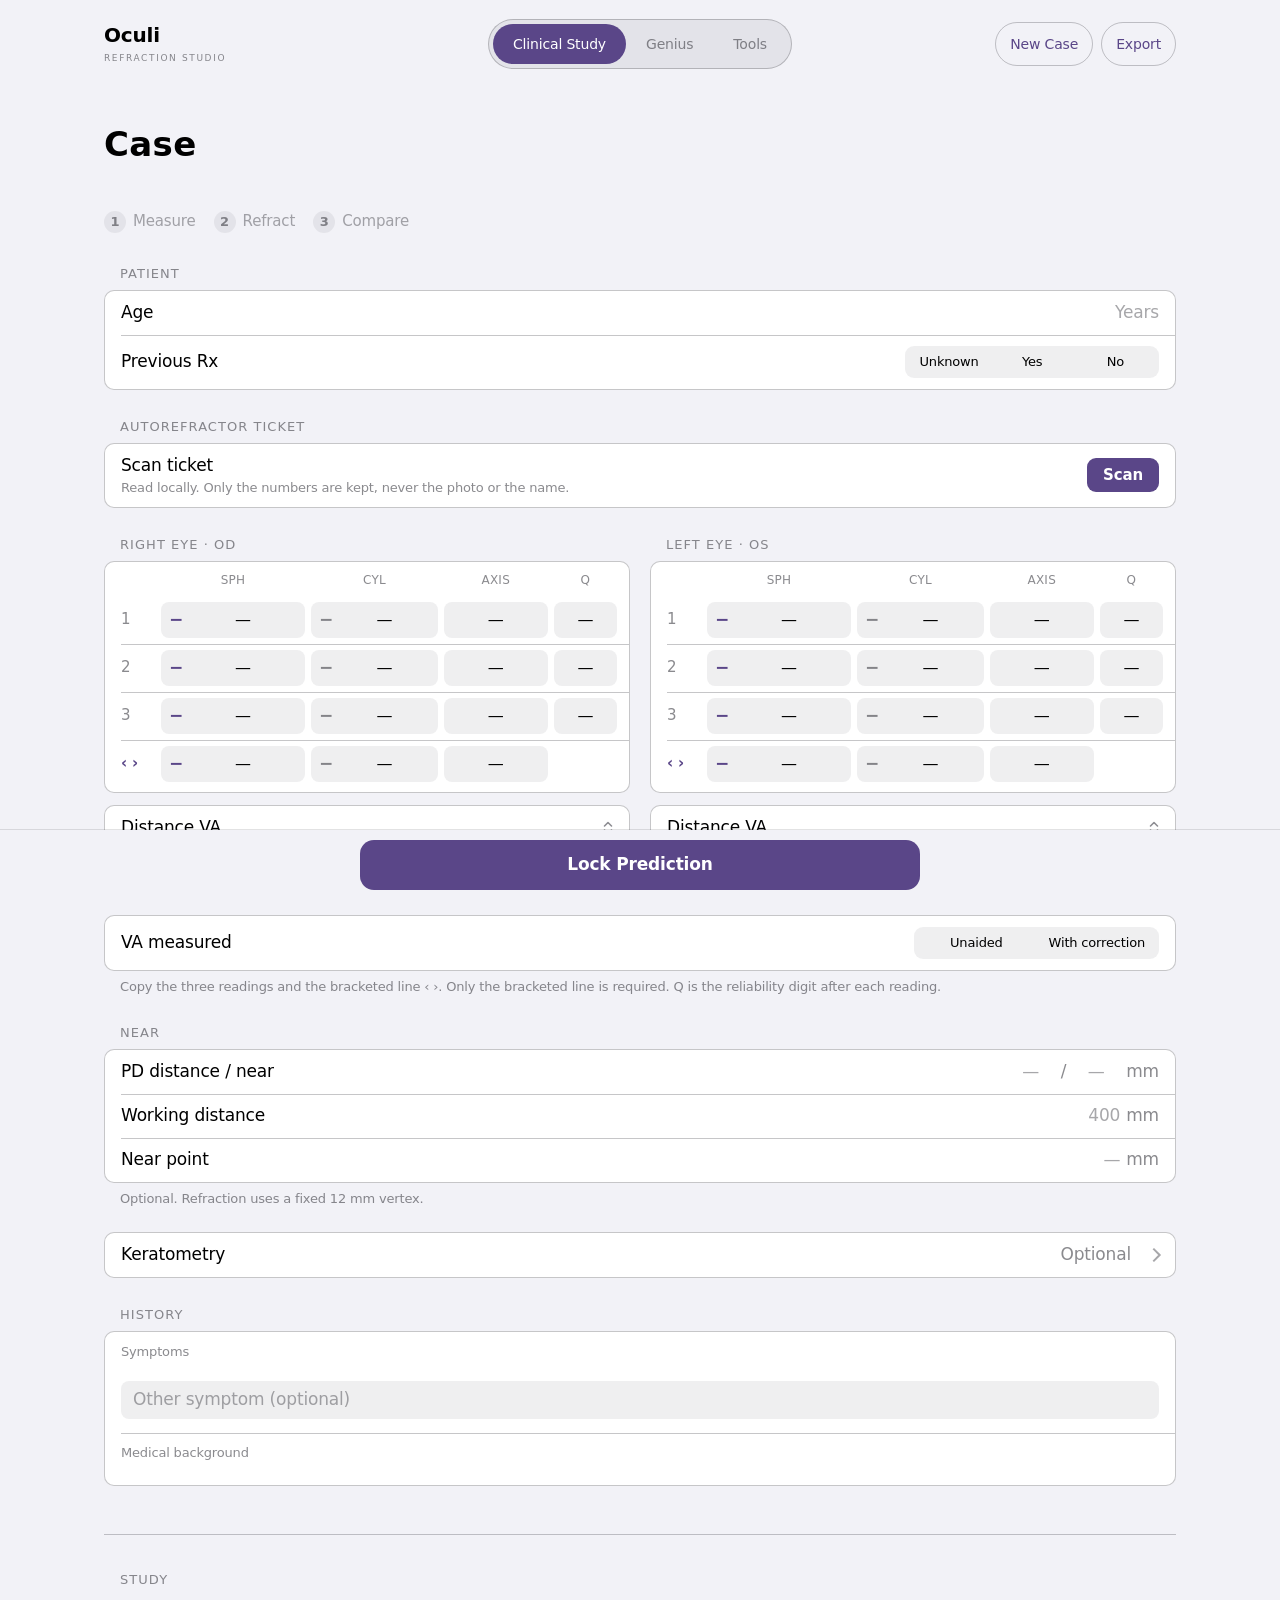
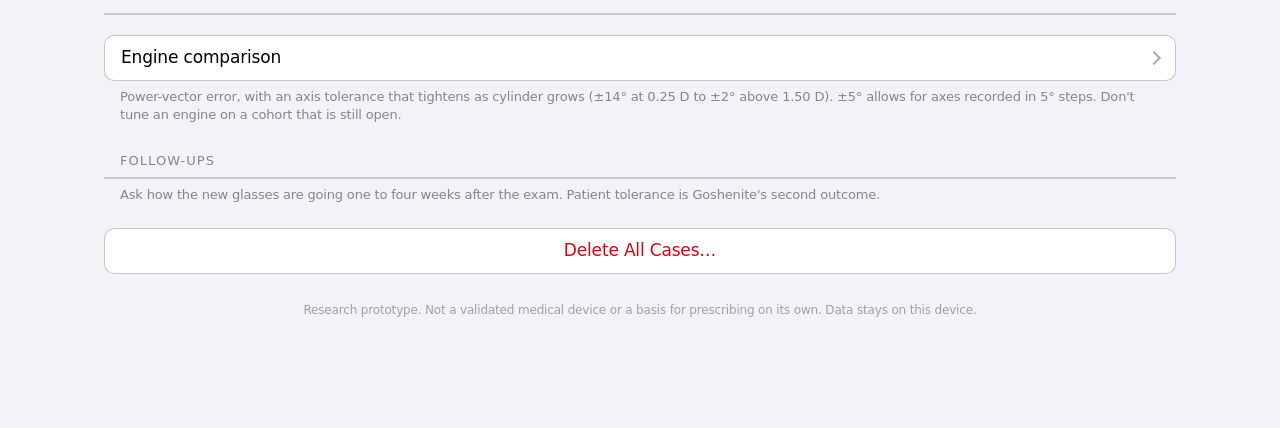
==== index.html @ 9d8d437b "Tint Oculi with the ZepheniaLabs palette accent instead of the system blue An agreed exception to ca" ====
<!doctype html>
<html lang="en" data-theme="dark">
<head>
  <meta charset="utf-8" />
  <meta name="viewport" content="width=device-width, initial-scale=1, viewport-fit=cover" />
  <meta name="theme-color" content="#F2F2F7" media="(prefers-color-scheme: light)" />
  <meta name="theme-color" content="#000000" media="(prefers-color-scheme: dark)" />
  <meta name="apple-mobile-web-app-capable" content="yes" />
  <meta name="apple-mobile-web-app-status-bar-style" content="default" />
  <meta name="apple-mobile-web-app-title" content="Oculi" />
  <meta name="color-scheme" content="light dark" />
  <title>Oculi</title>
  <link rel="manifest" href="manifest.webmanifest" />
  <link rel="icon" href="assets/icon.svg" type="image/svg+xml" />
  <link rel="apple-touch-icon" href="assets/icon-192.png" />
  <link rel="stylesheet" href="css/zl-tokens.css" />
  <link rel="stylesheet" href="css/app.css" />
  <link rel="stylesheet" href="css/zl-tint.css" />
  <script>
    // Studio surfaces start dark in the viewer's palette; applied before the first paint.
    try { const p = localStorage.getItem("oculi-zl-palette"); if (p === "boreas" || p === "harukaze") document.documentElement.dataset.palette = p; } catch (e) {}
  </script>
</head>
<body data-stage="measure" data-view="case">
  <a class="skip-link" href="#casePanel">Skip to content</a>
  <header class="navbar" id="navbar">
    <div class="navbar-inner">
      <button class="brand brand-button" id="aboutBtn" type="button" aria-haspopup="dialog" aria-label="About Oculi">Oculi<span class="brand-caption">REFRACTION STUDIO</span></button>
      <div class="view-tabs" role="tablist" aria-label="Workspace">
        <button id="caseTab" role="tab" aria-selected="true" aria-controls="casePanel" type="button">Clinical Study</button>
        <button id="geniusTab" role="tab" aria-selected="false" aria-controls="geniusPanel" tabindex="-1" type="button">Genius</button>
        <button id="calculatorTab" role="tab" aria-selected="false" aria-controls="calculatorPanel" tabindex="-1" type="button">Tools</button>
      </div>
      <div class="nav-actions" id="caseActions">
        <button id="newCaseBtn" class="nav-button" type="button">New Case</button>
        <button id="exportBtn" class="nav-button" type="button">Export</button>
      </div>
      <span id="navTitle" hidden>Oculi</span>
    </div>
  </header>

  <main>
  <!-- ================================================================ Clinical Study -->
  <section class="content" id="casePanel" role="tabpanel" aria-labelledby="caseTab" tabindex="0">
    <div class="large-title">
      <h1 id="caseTitle">Case</h1>
      <p id="engineLine" class="title-sub"></p>
    </div>

    <ol class="stepper" aria-label="Case progress">
      <li data-step="measure"><span class="step-dot">1</span>Measure</li>
      <li data-step="refract"><span class="step-dot">2</span>Refract</li>
      <li data-step="compare"><span class="step-dot">3</span>Compare</li>
    </ol>

    <!-- 1 · Measure ------------------------------------------------------- -->
    <fieldset id="measureSection" class="stage-section">
      <h2 class="group-header">Patient</h2>
      <div class="group">
        <label class="row">
          <span class="row-label">Age</span>
          <input id="age" class="row-input num" type="text" inputmode="numeric" autocomplete="off" placeholder="Years" />
        </label>
        <div class="row">
          <span class="row-label">Previous Rx</span>
          <div class="segmented" id="previousRxKnown" data-value="" role="radiogroup" aria-label="Previous Rx known">
            <button type="button" data-value="" role="radio">Unknown</button>
            <button type="button" data-value="yes" role="radio">Yes</button>
            <button type="button" data-value="no" role="radio">No</button>
          </div>
        </div>
      </div>

      <fieldset id="previousRxFields" hidden disabled>
        <h2 class="group-header">Previous prescription</h2>
        <div class="eye-columns">
          <section class="eye-section"><div class="group rx-table final" id="previous-od"></div></section>
          <section class="eye-section"><div class="group rx-table final" id="previous-os"></div></section>
        </div>
        <div class="group">
          <label class="row"><span class="row-label">Previous ADD</span><select id="previousAdd" class="row-select"></select></label>
          <label class="row"><span class="row-label">Time wearing this Rx</span><span class="row-value"><input id="previousWornMonths" class="row-input num short" type="number" min="0" max="600" step="1" list="rxDurationOptions" placeholder="Unknown" aria-label="Time wearing previous Rx in months" /><span class="unit">months</span></span></label>
        </div>
        <datalist id="rxDurationOptions"><option value="3"></option><option value="6"></option><option value="12"></option><option value="18"></option><option value="24"></option><option value="36"></option><option value="60"></option><option value="120"></option></datalist>
        <p class="group-footer">Minus cylinder. Leave cylinder blank for sphere only. Duration is optional context: blank is unknown, 0 is under a month.</p>
      </fieldset>

      <h2 class="group-header">Autorefractor ticket</h2>
      <div class="group">
        <div class="row scan-row">
          <div>
            <span class="row-label">Scan ticket</span>
            <span class="scan-caption">Read locally. Only the numbers are kept, never the photo or the name.</span>
          </div>
          <button id="scanTicketBtn" class="scan-button" type="button">Scan</button>
          <input id="ticketImageInput" type="file" accept="image/*" capture="environment" hidden />
        </div>
        <div id="scanStatusRow" class="row" hidden>
          <span class="row-label">Scanner</span>
          <span id="scanStatus" class="row-detail">Ready</span>
        </div>
      </div>

      <div class="eye-columns">
        <section class="eye-section" data-eye="od">
          <h2 class="group-header">Right eye · OD</h2>
          <div class="group rx-table" id="ar-od"></div>
          <div class="group">
            <label class="row"><span class="row-label">Distance VA</span><select id="vaOd" class="row-select"></select></label>
            <label class="row"><span class="row-label">Pinhole VA</span><select id="phOd" class="row-select"></select></label>
          </div>
        </section>
        <section class="eye-section" data-eye="os">
          <h2 class="group-header">Left eye · OS</h2>
          <div class="group rx-table" id="ar-os"></div>
          <div class="group">
            <label class="row"><span class="row-label">Distance VA</span><select id="vaOs" class="row-select"></select></label>
            <label class="row"><span class="row-label">Pinhole VA</span><select id="phOs" class="row-select"></select></label>
          </div>
        </section>
      </div>
      <div class="group">
        <div class="row">
          <span class="row-label">VA measured</span>
          <div class="segmented" id="vaCondition" data-value="" role="radiogroup" aria-label="VA measured">
            <button type="button" data-value="unaided" role="radio">Unaided</button>
            <button type="button" data-value="corrected" role="radio">With correction</button>
          </div>
        </div>
      </div>
      <p class="group-footer">Copy the three readings and the bracketed line ‹ ›. Only the bracketed line is required. Q is the reliability digit after each reading.</p>

      <h2 class="group-header">Near</h2>
      <div class="group">
        <div class="row">
          <span class="row-label">PD distance / near</span>
          <span class="row-value">
            <input id="pdDistance" class="row-input num short" type="text" inputmode="decimal" placeholder="—" aria-label="Distance PD" />
            <span class="unit">/</span>
            <input id="pdNear" class="row-input num short" type="text" inputmode="decimal" placeholder="—" aria-label="Near PD" />
            <span class="unit">mm</span>
          </span>
        </div>
        <label class="row">
          <span class="row-label">Working distance</span>
          <span class="row-value"><input id="nearWd" class="row-input num" type="text" inputmode="decimal" placeholder="400" aria-label="Near working distance in mm" /><span class="unit">mm</span></span>
        </label>
        <label class="row">
          <span class="row-label">Near point</span>
          <span class="row-value"><input id="nearPoint" class="row-input num" type="text" inputmode="decimal" placeholder="—" aria-label="Near point in mm" /><span class="unit">mm</span></span>
        </label>
      </div>
      <p class="group-footer">Optional. Refraction uses a fixed 12 mm vertex.</p>

      <details class="group disclosure" id="kSection">
        <summary class="row disclosure-row"><span class="row-label">Keratometry</span><span class="row-detail">Optional</span></summary>
        <div id="k-fields"></div>
      </details>

      <h2 class="group-header">History</h2>
      <div class="group">
        <div class="row stacked">
          <span class="row-caption">Symptoms</span>
          <div class="chips" id="symptomChips"></div>
          <input id="symptomOtherText" class="inline-input" type="text" placeholder="Other symptom (optional)" />
        </div>
        <div class="row stacked">
          <span class="row-caption">Medical background</span>
          <div class="chips" id="medicalChips"></div>
        </div>
      </div>
      <p id="warningNote" class="group-footer warning-footer" hidden>New flashes or floaters are a warning sign. Refer to an eye doctor before prescribing.</p>
    </fieldset>

    <!-- 2 · Refract ------------------------------------------------------- -->
    <fieldset id="refractSection" class="stage-section" hidden>
      <div class="locked-card">
        <svg class="locked-icon" viewBox="0 0 24 24" aria-hidden="true"><path d="M7 10V7a5 5 0 0 1 10 0v3" fill="none" stroke="currentColor" stroke-width="2" stroke-linecap="round"/><rect x="4.5" y="10" width="15" height="11" rx="2.5" fill="currentColor"/></svg>
        <div>
          <strong>Prediction locked</strong>
          <span id="lockedDetail">Hidden until you reveal.</span>
        </div>
      </div>

      <div class="eye-columns">
        <section class="eye-section">
          <h2 class="group-header">Your final Rx · OD</h2>
          <div class="group rx-table final" id="final-od"></div>
        </section>
        <section class="eye-section">
          <h2 class="group-header">Your final Rx · OS</h2>
          <div class="group rx-table final" id="final-os"></div>
        </section>
      </div>

      <div class="group">
        <label class="row"><span class="row-label" id="finalAddLabel">ADD</span><select id="finalAdd" class="row-select"></select></label>
        <div class="row">
          <span class="row-label">Different ADD per eye</span>
          <label class="switch"><input id="finalAddSplit" type="checkbox" role="switch" aria-label="Different ADD per eye" /><span aria-hidden="true"></span></label>
        </div>
        <label class="row" id="finalAddOsRow" hidden><span class="row-label">ADD · OS</span><select id="finalAddOs" class="row-select"></select></label>
        <label class="row"><span class="row-label">Note</span><input id="finalNote" class="row-input" type="text" placeholder="Optional" /></label>
      </div>
      <p class="group-footer">Enter the prescription from your own exam. The prediction stays hidden until you reveal it.</p>

      <h2 class="group-header">Checks</h2>
      <div class="group">
        <label class="row"><span class="row-label">Final VA · OD</span><select id="finalVaOd" class="row-select"></select></label>
        <label class="row"><span class="row-label">Final VA · OS</span><select id="finalVaOs" class="row-select"></select></label>
        <label class="row"><span class="row-label">Final VA · both eyes</span><select id="finalVaOu" class="row-select"></select></label>
        <div class="row">
          <span class="row-label">+0.25 D over both eyes</span>
          <div class="segmented" id="plusTest" data-value="" role="radiogroup" aria-label="Plus 0.25 test">
            <button type="button" data-value="held" role="radio">Holds line</button>
            <button type="button" data-value="blurred" role="radio">Blurs</button>
          </div>
        </div>
      </div>
      <p class="group-footer">Optional, about ten seconds. If the patient still reads the same line through +0.25 D, the Rx may carry extra minus.</p>

      <h2 class="group-header">Endpoint</h2>
      <div class="group">
        <div class="row">
          <span class="row-label">Prescribed Rx</span>
          <div class="segmented" id="endpointDiffers" data-value="same" role="radiogroup" aria-label="Prescribed Rx compared with the endpoint">
            <button type="button" data-value="same" role="radio">Same as endpoint</button>
            <button type="button" data-value="different" role="radio">Different</button>
          </div>
        </div>
      </div>
      <fieldset id="endpointFields" hidden disabled>
        <div class="eye-columns">
          <section class="eye-section">
            <h2 class="group-header">Endpoint · OD</h2>
            <div class="group rx-table final" id="endpoint-od"></div>
          </section>
          <section class="eye-section">
            <h2 class="group-header">Endpoint · OS</h2>
            <div class="group rx-table final" id="endpoint-os"></div>
          </section>
        </div>
        <div class="group">
          <div class="row stacked">
            <span class="row-caption">Why it differs</span>
            <div class="chips" id="endpointReasons"></div>
          </div>
        </div>
      </fieldset>
      <p class="group-footer">The endpoint is the refined result before any prescribing decision: the most plus that gives the best acuity.</p>
    </fieldset>

    <!-- 3 · Compare ------------------------------------------------------- -->
    <section id="compareSection" class="stage-section" hidden>
      <div id="comparisonContent"></div>
      <h2 class="group-header" id="ratingTitle">Your rating · <span id="ratingEngine">Beryl</span></h2>
      <div class="group">
        <div class="row stacked">
          <span class="row-caption">How far is the locked proposal from what you would prescribe?</span>
          <div class="segmented rating" id="optometristScore" data-value="" role="radiogroup" aria-labelledby="ratingTitle">
            <button type="button" data-value="5" role="radio"><b>5</b>As is</button>
            <button type="button" data-value="4" role="radio"><b>4</b>Minor</button>
            <button type="button" data-value="3" role="radio"><b>3</b>Clear</button>
            <button type="button" data-value="2" role="radio"><b>2</b>Major</button>
            <button type="button" data-value="1" role="radio"><b>1</b>Reject</button>
          </div>
        </div>
      </div>
      <p class="group-footer">5 use as is · 4 minor change · 3 clinically meaningful change · 2 major change · 1 reject. Required to save. Goshenite learns from this rating and from the patient's tolerance at follow-up.</p>
    </section>

    <!-- Study ------------------------------------------------------------- -->
    <section class="study" aria-labelledby="studyTitle">
      <h2 class="group-header study-header" id="studyTitle">Study</h2>
      <p id="statsScope" class="group-footer study-scope"></p>
      <div class="group">
        <div id="stats" class="stats"></div>
      </div>
      <details class="group disclosure">
        <summary class="row disclosure-row"><span class="row-label">Engine comparison</span><span class="row-detail" id="engineCompareDetail"></span></summary>
        <div id="engineCompare" class="engine-compare"></div>
      </details>
      <p class="group-footer">Power-vector error, with an axis tolerance that tightens as cylinder grows (±14° at 0.25 D to ±2° above 1.50 D). ±5° allows for axes recorded in 5° steps. Don't tune an engine on a cohort that is still open.</p>

      <h2 class="group-header">Follow-ups</h2>
      <div class="group" id="followUpList"></div>
      <p class="group-footer" id="followUpFooter">Ask how the new glasses are going one to four weeks after the exam. Patient tolerance is Goshenite's second outcome.</p>

      <div class="group">
        <button id="clearDataBtn" class="row row-button destructive" type="button">Delete All Cases…</button>
      </div>
    </section>

    <p class="footnote">Research prototype. Not a validated medical device or a basis for prescribing on its own. Data stays on this device.</p>
  </section>

  <!-- ================================================================ Genius -->
  <section class="content genius-panel" id="geniusPanel" role="tabpanel" aria-labelledby="geniusTab" tabindex="0" hidden>
    <div class="large-title">
      <h1>Genius</h1>
      <p class="title-sub">Visual assessment and guided refraction · development preview.</p>
    </div>

    <ol class="stepper" id="geniusStepper" aria-label="Genius progress">
      <li data-step="screen"><span class="step-dot">1</span>Assess</li>
      <li data-step="propose"><span class="step-dot">2</span>Propose</li>
      <li data-step="verify"><span class="step-dot">3</span>Verify</li>
    </ol>

    <form id="geniusForm" novalidate>
      <h2 class="group-header">Patient</h2>
      <div class="group">
        <label class="row">
          <span class="row-label">Name</span>
          <input id="geniusName" class="row-input" type="text" autocomplete="off" maxlength="100" placeholder="Optional · not saved" />
        </label>
        <label class="row">
          <span class="row-label">Age</span>
          <input id="geniusAge" class="row-input num" type="text" inputmode="numeric" autocomplete="off" placeholder="Years" />
        </label>
        <label class="row">
          <span class="row-label">or Birthdate</span>
          <input id="geniusBirthdate" class="row-input date-input" type="date" autocomplete="off" aria-describedby="geniusAgeNote" />
        </label>
        <div class="row">
          <span class="row-label">Current glasses</span>
          <div class="segmented" id="geniusGlasses" data-value="" role="radiogroup" aria-label="Current glasses">
            <button type="button" data-value="none" role="radio">None</button>
            <button type="button" data-value="yes" role="radio">Wears glasses</button>
          </div>
        </div>
      </div>
      <p class="group-footer" id="geniusAgeNote">Enter the age, or the birthdate and the age fills in.</p>

      <h2 class="group-header">History</h2>
      <div class="group">
        <div class="row stacked">
          <span class="row-caption">Symptoms</span>
          <div class="chips">
            <label class="chip"><input id="geniusBlurredVision" type="checkbox" /><span>Blurred vision</span></label>
            <label class="chip"><input id="geniusHeadache" type="checkbox" /><span>Headache</span></label>
            <label class="chip"><input id="geniusGlare" type="checkbox" /><span>Glare / halos</span></label>
            <label class="chip"><input id="geniusTearing" type="checkbox" /><span>Tearing</span></label>
            <label class="chip"><input id="geniusIrritation" type="checkbox" /><span>Burning / irritation</span></label>
            <label class="chip"><input id="geniusItching" type="checkbox" /><span>Itching</span></label>
            <label class="chip"><input id="geniusDischarge" type="checkbox" /><span>Discharge</span></label>
            <label class="chip"><input id="geniusDryEye" type="checkbox" /><span>Dry eye</span></label>
          </div>
          <input id="geniusOtherSymptoms" class="inline-input" type="text" autocomplete="off" maxlength="120" placeholder="Other symptom (optional)" aria-label="Other visual symptoms" />
        </div>
        <div class="row stacked">
          <span class="row-caption">Medical background</span>
          <div class="chips">
            <label class="chip"><input id="geniusDiabetes" type="checkbox" /><span>Diabetes</span></label>
            <label class="chip"><input id="geniusHypertension" type="checkbox" /><span>Hypertension</span></label>
            <label class="chip"><input id="geniusPregnancy" type="checkbox" /><span>Pregnancy</span></label>
          </div>
        </div>
      </div>

      <h2 class="group-header">Warning signs</h2>
      <div class="group">
        <div class="row stacked">
          <div class="chips" id="geniusWarnings">
            <label class="chip chip-warning"><input id="geniusFlashes" type="checkbox" data-warning="New flashes or floaters" /><span>New flashes or floaters</span></label>
            <label class="chip chip-warning"><input id="geniusCurtain" type="checkbox" data-warning="A shadow or curtain in vision" /><span>Shadow or curtain in vision</span></label>
            <label class="chip chip-warning"><input id="geniusSudden" type="checkbox" data-warning="A sudden change in vision" /><span>Sudden change in vision</span></label>
            <label class="chip chip-warning"><input id="geniusDouble" type="checkbox" data-warning="Double vision" /><span>Double vision</span></label>
            <label class="chip chip-warning"><input id="geniusPain" type="checkbox" data-warning="Eye pain or a red, painful eye" /><span>Eye pain or a red, painful eye</span></label>
          </div>
        </div>
      </div>
      <p class="group-footer">Any warning sign stops Genius. These need an eye doctor before any prescription.</p>

      <h2 class="group-header section-header"><span class="section-number">1</span>Visual acuity</h2>
      <div class="group va-group" data-keep>
        <table class="va-table">
          <thead><tr><th scope="col"><span class="visually-hidden">Condition</span></th><th scope="col">OD</th><th scope="col">OS</th><th scope="col">OU</th></tr></thead>
          <tbody>
            <tr class="va-band"><th scope="rowgroup" colspan="4">Distance</th></tr>
            <tr><th scope="row">Without glasses · sc</th><td><select id="geniusVaDistScOd" class="va-select" aria-label="Without glasses · sc OD"></select></td><td><select id="geniusVaDistScOs" class="va-select" aria-label="Without glasses · sc OS"></select></td><td><select id="geniusVaDistScOu" class="va-select" aria-label="Without glasses · sc OU"></select></td></tr>
            <tr class="cc-row" hidden><th scope="row">With glasses · cc</th><td><select id="geniusVaDistCcOd" class="va-select" aria-label="With glasses · cc OD"></select></td><td><select id="geniusVaDistCcOs" class="va-select" aria-label="With glasses · cc OS"></select></td><td><select id="geniusVaDistCcOu" class="va-select" aria-label="With glasses · cc OU"></select></td></tr>
            <tr class="va-band"><th scope="rowgroup" colspan="4">Near</th></tr>
            <tr><th scope="row">Without glasses · sc</th><td><select id="geniusVaNearScOd" class="va-select" aria-label="Without glasses · sc OD"></select></td><td><select id="geniusVaNearScOs" class="va-select" aria-label="Without glasses · sc OS"></select></td><td><select id="geniusVaNearScOu" class="va-select" aria-label="Without glasses · sc OU"></select></td></tr>
            <tr class="cc-row" hidden><th scope="row">With glasses · cc</th><td><select id="geniusVaNearCcOd" class="va-select" aria-label="With glasses · cc OD"></select></td><td><select id="geniusVaNearCcOs" class="va-select" aria-label="With glasses · cc OS"></select></td><td><select id="geniusVaNearCcOu" class="va-select" aria-label="With glasses · cc OU"></select></td></tr>
            <tr class="va-band"><th scope="rowgroup" colspan="4">Pinhole</th></tr>
            <tr><th scope="row">Pinhole</th><td><select id="geniusPinholeOd" class="va-select" aria-label="Pinhole OD"></select></td><td><select id="geniusPinholeOs" class="va-select" aria-label="Pinhole OS"></select></td><td></td></tr>
          </tbody>
        </table>
      </div>
      <p class="group-footer">Optional. The with-glasses rows appear when the patient wears glasses.</p>

      <h2 class="group-header section-header"><span class="section-number">2</span>Initial refraction</h2>
      <fieldset id="geniusGlassesFields" hidden disabled>
        <h3 class="sub-header">Current glasses · lensometer</h3>
        <div class="eye-columns">
          <section class="eye-section"><div class="group rx-table final" id="genius-prev-od"></div></section>
          <section class="eye-section"><div class="group rx-table final" id="genius-prev-os"></div></section>
        </div>
        <div class="group"><label class="row"><span class="row-label">ADD</span><select id="geniusPrevAdd" class="row-select"></select></label></div>
        <p class="group-footer">Minus cylinder. Leave cylinder blank for sphere only.</p>
      </fieldset>
      <h3 class="sub-header">Autorefractor</h3>
      <div class="group">
        <div class="row scan-row">
          <div>
            <span class="row-label">Scan ticket</span>
            <span class="scan-caption">Read locally. Only the numbers are kept, never the photo or the name.</span>
          </div>
          <button id="geniusScanBtn" class="scan-button" type="button">Scan</button>
          <input id="geniusTicketInput" type="file" accept="image/*" capture="environment" hidden />
        </div>
        <div id="geniusScanStatusRow" class="row" hidden>
          <span class="row-label">Scanner</span>
          <span id="geniusScanStatus" class="row-detail">Ready</span>
        </div>
      </div>
      <div class="eye-columns">
        <section class="eye-section">
          <h4 class="eye-header">Right eye · OD</h4>
          <div class="group rx-table" id="genius-ar-od"></div>
        </section>
        <section class="eye-section">
          <h4 class="eye-header">Left eye · OS</h4>
          <div class="group rx-table" id="genius-ar-os"></div>
        </section>
      </div>
      <p class="group-footer">Copy the three readings and the bracketed line ‹ ›. Only the bracketed line is required; repeats let Genius check fixation.</p>

      <h3 class="sub-header">Near</h3>
      <div class="group">
        <div class="row">
          <span class="row-label">PD distance / near</span>
          <span class="row-value">
            <input id="geniusPdDistance" class="row-input num short" type="text" inputmode="decimal" placeholder="—" aria-label="Distance PD" />
            <span class="unit">/</span>
            <input id="geniusPdNear" class="row-input num short" type="text" inputmode="decimal" placeholder="—" aria-label="Near PD" />
            <span class="unit">mm</span>
          </span>
        </div>
        <label class="row">
          <span class="row-label">Working distance</span>
          <span class="row-value"><input id="geniusNearWd" class="row-input num" type="text" inputmode="decimal" placeholder="400" aria-label="Near working distance in mm" /><span class="unit">mm</span></span>
        </label>
      </div>
      <p class="group-footer">Refraction uses a fixed 12 mm vertex.</p>


      <h2 class="group-header section-header"><span class="section-number">3</span>Pre-diagnosis</h2>
      <div class="group" data-keep>
        <div class="row stacked">
          <div class="chips" id="geniusPrediagnosis">
            <label class="chip"><input type="checkbox" data-dx="myopia" /><span>Myopia</span></label>
            <label class="chip"><input type="checkbox" data-dx="hyperopia" /><span>Hyperopia</span></label>
            <label class="chip"><input type="checkbox" data-dx="astigmatism" /><span>Astigmatism</span></label>
            <label class="chip"><input type="checkbox" data-dx="presbyopia" /><span>Presbyopia</span></label>
            <label class="chip"><input type="checkbox" data-dx="none" /><span>No refractive error</span></label>
          </div>
        </div>
      </div>
      <p class="group-footer" id="geniusDxNote">Ticked from the autorefractor and age: spherical equivalent of −0.50 D or more is myopia, +0.50 D or more hyperopia, cylinder of 0.50 D or more astigmatism, age 40 or over presbyopia. Change any box.</p>

      <h2 class="group-header section-header"><span class="section-number">4</span>Vision comparison</h2>
      <div class="group" data-keep id="geniusCompareControls">
        <div class="row">
          <span class="row-label">Eye</span>
          <div class="segmented" id="geniusCompareEye" data-value="od" role="radiogroup" aria-label="Eye shown">
            <button type="button" data-value="od" role="radio" aria-checked="true">OD</button>
            <button type="button" data-value="os" role="radio">OS</button>
          </div>
        </div>
        <div class="row">
          <span class="row-label">Chart</span>
          <div class="segmented" id="geniusCompareScene" data-value="distance" role="radiogroup" aria-label="Chart distance">
            <button type="button" data-value="distance" role="radio" aria-checked="true">Distance</button>
            <button type="button" data-value="near" role="radio">Near</button>
          </div>
        </div>
        <button id="geniusCompareBtn" class="row row-button" type="button">Show Comparison</button>
      </div>
      <div class="vision-compare" id="geniusCompare" data-keep hidden aria-live="polite">
        <figure>
          <canvas id="geniusCompareCurrent" width="280" height="360" role="img" aria-label="Chart as seen with the current correction"></canvas>
          <figcaption><strong>Current vision</strong><span id="geniusCompareCurrentNote"></span></figcaption>
        </figure>
        <figure>
          <canvas id="geniusCompareTrue" width="280" height="360" role="img" aria-label="Chart as seen with full correction"></canvas>
          <figcaption><strong>True vision</strong><span id="geniusCompareTrueNote"></span></figcaption>
        </figure>
      </div>
      <p class="group-footer" id="geniusCompareStatus">Needs the age and the autorefractor lines in section 2. Works at any age.</p>
      <p class="group-footer compare-disclaimer">An optical illustration of focus only, for a 4 mm pupil. It cannot show how this patient perceives, and it says nothing about eye health.</p>

      <p id="geniusError" class="form-error" role="status" aria-live="polite"></p>
      <div class="form-actions">
        <button class="button-primary" type="submit">Propose Rx</button>
        <button class="quiet-button" id="geniusReset" type="button">Clear</button>
      </div>
      <p class="group-footer" id="geniusAdultNote">The Rx proposal is for patients 18 and over.</p>
    </form>

    <section id="geniusStop" class="stop-card" role="alert" hidden>
      <p class="eyebrow">Refer</p>
      <h2>See an eye doctor first</h2>
      <p id="geniusStopReason"></p>
      <p>Genius does not propose a prescription in this case.</p>
    </section>

    <section id="geniusResults" aria-labelledby="geniusResultsTitle" hidden>
      <div aria-live="polite" aria-atomic="true">
        <h2 class="group-header" id="geniusResultsTitle">Proposed Rx · <span id="geniusVersion"></span></h2>
        <div class="group">
          <div class="row"><span class="row-label">Right eye · OD</span><strong id="geniusOdResult" class="rx-value num"></strong></div>
          <div class="row"><span class="row-label">Left eye · OS</span><strong id="geniusOsResult" class="rx-value num"></strong></div>
          <div class="row"><span class="row-label">Tentative ADD</span><strong id="geniusAddResult" class="rx-value num"></strong></div>
        </div>
        <h2 class="group-header">Review notes</h2>
        <div class="group"><ul id="geniusFlags" class="flag-list"></ul></div>
      </div>

      <h2 class="group-header">Verify in a trial frame</h2>
      <div class="group">
        <label class="row"><span class="row-label">VA · OD</span><select id="geniusVaOd" class="row-select"></select></label>
        <label class="row"><span class="row-label">VA · OS</span><select id="geniusVaOs" class="row-select"></select></label>
        <label class="row"><span class="row-label">VA · both eyes</span><select id="geniusVaOu" class="row-select"></select></label>
        <div class="row" id="geniusNearRow" hidden>
          <span class="row-label">Near with the ADD</span>
          <div class="segmented" id="geniusNear" data-value="" role="radiogroup" aria-label="Near vision with the ADD">
            <button type="button" data-value="comfortable" role="radio">Comfortable</button>
            <button type="button" data-value="not" role="radio">Not comfortable</button>
          </div>
        </div>
        <div class="row">
          <span class="row-label">+0.25 D over both eyes</span>
          <div class="segmented" id="geniusPlusTest" data-value="" role="radiogroup" aria-label="Plus 0.25 test">
            <button type="button" data-value="held" role="radio">Holds line</button>
            <button type="button" data-value="blurred" role="radio">Blurs</button>
          </div>
        </div>
        <div class="row">
          <span class="row-label">Result</span>
          <div class="segmented" id="geniusOutcome" data-value="" role="radiogroup" aria-label="Verification result">
            <button type="button" data-value="accepted" role="radio">Accepted</button>
            <button type="button" data-value="refined" role="radio">Refined</button>
          </div>
        </div>
      </div>
      <p class="group-footer">Put the proposed Rx in a trial frame and check each eye, both eyes, and near when there is an ADD. Refine only if needed.</p>

      <fieldset id="geniusRefineFields" hidden disabled>
        <div class="eye-columns">
          <section class="eye-section">
            <h2 class="group-header">Refined Rx · OD</h2>
            <div class="group rx-table final" id="genius-ref-od"></div>
          </section>
          <section class="eye-section">
            <h2 class="group-header">Refined Rx · OS</h2>
            <div class="group rx-table final" id="genius-ref-os"></div>
          </section>
        </div>
        <div class="group"><label class="row"><span class="row-label">Refined ADD</span><select id="geniusRefAdd" class="row-select"></select></label></div>
      </fieldset>

      <p id="geniusVerifyError" class="form-error" role="status" aria-live="polite"></p>
      <div class="form-actions">
        <button id="geniusPreview" class="button-primary" type="button">Prepare Preview</button>
      </div>
    </section>

    <section id="geniusPrescription" class="genius-prescription" aria-labelledby="geniusPrescriptionTitle" hidden>
      <header class="prescription-header">
        <div>
          <p class="eyebrow">Oculi · Genius</p>
          <h2 id="geniusPrescriptionTitle">Prescription preview</h2>
        </div>
        <span class="prescription-badge">Not a prescription</span>
      </header>
      <p class="prescription-warning" role="note"><strong>Development preview.</strong> This is not a prescription, is not clinical guidance, and is not indicative of the final product.</p>
      <div class="prescription-meta">
        <label for="geniusPatientName">Patient name <span>Optional · not saved</span>
          <input id="geniusPatientName" type="text" autocomplete="off" maxlength="100" />
          <span id="geniusPatientNamePrint" class="prescription-print-value"></span>
        </label>
        <label for="geniusPrescriptionDate">Date
          <input id="geniusPrescriptionDate" type="date" />
          <span id="geniusPrescriptionDatePrint" class="prescription-print-value"></span>
        </label>
      </div>
      <div class="prescription-table-wrap">
        <table class="prescription-table">
          <caption>Spectacle Rx · minus cylinder · 12 mm vertex</caption>
          <thead><tr><th scope="col">Eye</th><th scope="col">Sphere</th><th scope="col">Cylinder</th><th scope="col">Axis</th></tr></thead>
          <tbody>
            <tr><th scope="row">OD <span>Right</span></th><td id="geniusPrescriptionSphereOd"></td><td id="geniusPrescriptionCylinderOd"></td><td id="geniusPrescriptionAxisOd"></td></tr>
            <tr><th scope="row">OS <span>Left</span></th><td id="geniusPrescriptionSphereOs"></td><td id="geniusPrescriptionCylinderOs"></td><td id="geniusPrescriptionAxisOs"></td></tr>
          </tbody>
        </table>
      </div>
      <div class="prescription-additional">
        <div><span>ADD</span><strong id="geniusPrescriptionAdd"></strong></div>
        <div><span>PD distance / near</span><strong id="geniusPrescriptionPd"></strong></div>
      </div>
      <div class="prescription-verified">
        <div><span>Verified VA</span><strong id="geniusPrescriptionVa"></strong></div>
        <div><span>Verification</span><strong id="geniusPrescriptionOutcome"></strong></div>
      </div>
      <div class="prescription-context">
        <div><span>Age</span><strong id="geniusPrescriptionAge"></strong></div>
        <div><span>Medical background</span><strong id="geniusPrescriptionMedical"></strong></div>
        <div><span>Reported symptoms</span><strong id="geniusPrescriptionSymptoms"></strong></div>
      </div>
      <div class="prescription-review">
        <span>Review notes</span>
        <ul id="geniusPrescriptionFlags"></ul>
      </div>
      <label class="prescription-notes" for="geniusPrescriptionNotes">Additional notes <span>Optional · not saved</span>
        <textarea id="geniusPrescriptionNotes" rows="3" maxlength="500"></textarea>
        <span id="geniusPrescriptionNotesPrint" class="prescription-print-value prescription-notes-value"></span>
      </label>
      <div class="prescription-signature">
        <div><span class="signature-line"></span><span id="geniusSignatory" class="signature-value">Valeria Luxe</span><span class="signature-label">Verified by</span></div>
        <div><span class="signature-line"></span><span id="geniusLicence" class="signature-value">Pending certification</span><span class="signature-label">Licence or certification</span></div>
      </div>
      <footer class="prescription-footer">
        <span id="geniusPrescriptionVersion"></span>
      </footer>
      <div class="prescription-actions">
        <button id="geniusSavePdf" class="button-primary" type="button">Save PDF</button>
        <button id="geniusPrint" class="button-secondary" type="button">Print</button>
        <button id="geniusNewPatient" class="quiet-button" type="button">New Patient</button>
        <p id="geniusExportStatus" class="prescription-status" role="status" aria-live="polite"></p>
      </div>
    </section>

    <p class="footnote">Nothing entered in Genius is saved or added to the Clinical Study.</p>
  </section>

  <!-- ================================================================ Tools -->
  <section class="content calculator-panel" id="calculatorPanel" role="tabpanel" aria-labelledby="calculatorTab" tabindex="0" hidden>
    <div class="large-title">
      <h1>Tools</h1>
      <p class="title-sub">Optical calculations only. Nothing here reads or saves patient cases.</p>
    </div>
    <div class="calculator-tabs" role="tablist" aria-label="Optical tools">
      <button id="calculatorConversionTab" role="tab" aria-selected="true" aria-controls="calculatorToolPanel" type="button" data-calculator-tool="conversion">Vertex</button>
      <button id="calculatorSeTab" role="tab" aria-selected="false" aria-controls="calculatorToolPanel" tabindex="-1" type="button" data-calculator-tool="se">Spherical Equivalent</button>
      <button id="calculatorTransposeTab" role="tab" aria-selected="false" aria-controls="calculatorToolPanel" tabindex="-1" type="button" data-calculator-tool="transpose">Transposition</button>
    </div>
    <div id="calculatorToolPanel" role="tabpanel" aria-labelledby="calculatorConversionTab" tabindex="0">
    <div class="calculator-layout">
    <section class="calculator-entry" aria-labelledby="calculatorInputTitle">
      <h2 class="visually-hidden" id="calculatorInputTitle">Prescription</h2>
      <form id="calculatorForm" novalidate>
        <div id="conversionControls">
          <h2 class="group-header">Direction</h2>
          <div class="group">
            <label class="row" for="calcConversion"><span class="row-label">Convert</span>
              <select id="calcConversion" class="row-select"><option value="spectaclesToContacts">Spectacles → Contacts</option><option value="contactsToSpectacles">Contacts → Spectacles</option><option value="custom">Custom vertex distances</option></select>
            </label>
          </div>
          <p id="calcInputPlane" class="group-footer">Enter the spectacle prescription.</p>
        </div>
        <fieldset class="calculator-eye"><legend class="group-header">Right eye · OD</legend>
          <div class="group">
            <label class="row" for="calcSphere"><span class="row-label">Sphere</span><span class="row-value"><input id="calcSphere" class="row-input num" type="text" autocomplete="off" spellcheck="false" placeholder="−2.00" aria-describedby="calculatorError" /><span class="unit">D</span></span></label>
            <label class="row" for="calcCylinder"><span class="row-label">Cylinder</span><span class="row-value"><input id="calcCylinder" class="row-input num" type="text" autocomplete="off" spellcheck="false" placeholder="0.00" aria-describedby="calculatorError" /><span class="unit">D</span></span></label>
            <label class="row" for="calcAxis"><span class="row-label">Axis</span><span class="row-value"><input id="calcAxis" class="row-input num" type="text" inputmode="numeric" autocomplete="off" placeholder="90" aria-describedby="calculatorError axisHint" /><span class="unit unit-deg">°</span></span></label>
          </div>
        </fieldset>
        <fieldset class="calculator-eye"><legend class="group-header">Left eye · OS</legend>
          <div class="group">
            <label class="row" for="calcSphereOs"><span class="row-label">Sphere</span><span class="row-value"><input id="calcSphereOs" class="row-input num" type="text" autocomplete="off" spellcheck="false" placeholder="−2.00" aria-describedby="calculatorError" /><span class="unit">D</span></span></label>
            <label class="row" for="calcCylinderOs"><span class="row-label">Cylinder</span><span class="row-value"><input id="calcCylinderOs" class="row-input num" type="text" autocomplete="off" spellcheck="false" placeholder="0.00" aria-describedby="calculatorError" /><span class="unit">D</span></span></label>
            <label class="row" for="calcAxisOs"><span class="row-label">Axis</span><span class="row-value"><input id="calcAxisOs" class="row-input num" type="text" inputmode="numeric" autocomplete="off" placeholder="90" aria-describedby="calculatorError axisHint" /><span class="unit unit-deg">°</span></span></label>
          </div>
        </fieldset>
        <p id="axisHint" class="group-footer">Axis 1–180°. Enter 0 cylinder for sphere only. Leave an eye blank if unused.</p>
        <div id="vertexControls">
          <h2 class="group-header">Vertex distance</h2>
          <div class="group">
            <label class="row" for="calcFromVertex"><span class="row-label" id="calcFromLabel">Spectacle vertex</span><span class="row-value"><input id="calcFromVertex" class="row-input num" type="text" inputmode="decimal" value="12" aria-describedby="calculatorError vertexHint" /><span class="unit">mm</span></span></label>
            <label class="row" for="calcToVertex"><span class="row-label" id="calcToLabel">Contact lens plane</span><span class="row-value"><input id="calcToVertex" class="row-input num" type="text" inputmode="decimal" value="0" readonly aria-describedby="calculatorError vertexHint" /><span class="unit">mm</span></span></label>
          </div>
          <p id="vertexHint" class="group-footer">Measured from the cornea. Applies to both eyes.</p>
        </div>
        <p id="calculatorError" class="form-error" role="status" aria-live="polite"></p>
        <div class="form-actions">
          <button id="calculatorSubmit" class="button-primary" type="submit">Convert</button>
          <button class="quiet-button" id="calculatorReset" type="button">Clear</button>
        </div>
      </form>
      <details class="group disclosure calculator-paste">
        <summary class="row disclosure-row"><span class="row-label">Paste a prescription</span></summary>
        <form id="calculatorPasteForm" class="paste-form" novalidate>
          <label class="row" for="calculatorPasteEye"><span class="row-label">Eye</span><select id="calculatorPasteEye" class="row-select"><option value="od">Right eye · OD</option><option value="os">Left eye · OS</option></select></label>
          <div class="row paste-row"><input id="calculatorPaste" class="inline-input" type="text" autocomplete="off" placeholder="−2.00 +3.00 × 90" aria-label="Sphere, cylinder × axis" aria-describedby="calculatorPasteError" /><button class="quiet-button" type="submit">Apply</button></div>
          <p id="calculatorPasteError" class="form-error paste-error" role="status"></p>
        </form>
      </details>
    </section>
    <section class="calculator-output" aria-label="Calculation results" aria-live="polite" aria-atomic="true">
    <div id="calculatorEmpty" class="calculator-empty"><span id="calculatorEmptySymbol" class="empty-symbol" aria-hidden="true">↔</span><h2 id="calculatorEmptyTitle">Vertex</h2><p>Enter one or both eyes.</p></div>
    <div id="calculatorResults" hidden>
      <div id="conversionResults">
        <h2 class="group-header" id="calcSummaryTitle">Contact-plane optical equivalents</h2>
        <div class="group">
          <table class="conversion-summary" aria-label="Both-eye vertex conversion"><thead><tr><th scope="col">Eye</th><th scope="col">Computed</th><th scope="col">Nearest 0.25 D</th></tr></thead><tbody>
          <tr id="calcSummaryRow"><th scope="row">OD</th><td id="calcVertex"></td><td id="calcVertexRounded"></td></tr>
          <tr id="calcSummaryRowOs"><th scope="row">OS</th><td id="calcVertexOs"></td><td id="calcVertexRoundedOs"></td></tr>
          </tbody></table>
        </div>
        <p id="calcSummaryPlanes" class="group-footer"></p>
        <div class="result-actions"><button id="copyBothVertex" class="quiet-button" type="button">Copy Results</button></div>
      </div>
      <section id="calcEyeResults" class="calculator-eye-output" aria-label="Right eye · OD results" hidden>
        <h2 class="group-header eye-result-title">Right eye · OD</h2>
        <div class="group result-card">
          <p class="calculator-original">Input <span id="calcOriginal"></span></p>
          <div class="calculator-result" data-calculator-result="conversion"><p class="eyebrow" id="calcVertexTitle">Vertex conversion</p>
            <p id="calcVertexPlanes" class="calculator-hint"></p><p id="calcVertexContext" class="calculator-hint"></p>
            <p id="calcVertexMeridians" class="calculator-hint"></p>
            <button id="copyVertex" class="quiet-button" type="button">Copy</button></div>
          <div class="calculator-result" data-calculator-result="transpose"><p class="eyebrow">Transposition</p><p class="result-value" id="calcTransposed"></p>
            <p id="calcNotation" class="calculator-hint"></p><div class="result-actions"><button id="copyTransposed" class="quiet-button" type="button">Copy</button><button id="useTransposed" class="quiet-button" type="button">Use as Input</button></div></div>
          <div class="calculator-result" data-calculator-result="se"><p class="eyebrow">Spherical equivalent</p><p class="result-value result-value-large" id="calcSE"></p>
            <p class="calculator-hint">Nearest 0.25 D · halfway values round toward plus</p><button id="copySE" class="quiet-button" type="button">Copy</button></div>
          <details class="calculation-details"><summary>How it’s calculated</summary><dl id="calculatorMath"></dl><p id="calculatorRounding" class="calculator-hint"></p></details>
        </div>
      </section>
      <section id="calcEyeResultsOs" class="calculator-eye-output" aria-label="Left eye · OS results" hidden>
        <h2 class="group-header eye-result-title">Left eye · OS</h2>
        <div class="group result-card">
          <p class="calculator-original">Input <span id="calcOriginalOs"></span></p>
          <div class="calculator-result" data-calculator-result="conversion"><p class="eyebrow" id="calcVertexTitleOs">Vertex conversion</p>
            <p id="calcVertexPlanesOs" class="calculator-hint"></p><p id="calcVertexContextOs" class="calculator-hint"></p>
            <p id="calcVertexMeridiansOs" class="calculator-hint"></p>
            <button id="copyVertexOs" class="quiet-button" type="button">Copy</button></div>
          <div class="calculator-result" data-calculator-result="transpose"><p class="eyebrow">Transposition</p><p class="result-value" id="calcTransposedOs"></p>
            <p id="calcNotationOs" class="calculator-hint"></p><div class="result-actions"><button id="copyTransposedOs" class="quiet-button" type="button">Copy</button><button id="useTransposedOs" class="quiet-button" type="button">Use as Input</button></div></div>
          <div class="calculator-result" data-calculator-result="se"><p class="eyebrow">Spherical equivalent</p><p class="result-value result-value-large" id="calcSEOs"></p>
            <p class="calculator-hint">Nearest 0.25 D · halfway values round toward plus</p><button id="copySEOs" class="quiet-button" type="button">Copy</button></div>
          <details class="calculation-details"><summary>How it’s calculated</summary><dl id="calculatorMathOs"></dl><p id="calculatorRoundingOs" class="calculator-hint"></p></details>
        </div>
      </section>
    </div>
    </section>
    </div>
    </div>
    <p id="calculatorStatus" class="calculator-status" role="status" aria-live="polite"></p>
  </section>
  </main>

  <div class="action-bar" id="actionBar">
    <div class="action-inner">
      <button id="primaryAction" class="button-primary" type="button">Lock Prediction</button>
    </div>
  </div>

  <div id="toast" class="toast" role="status" aria-live="polite"></div>

  <dialog id="dialog" class="sheet-dialog">
    <form method="dialog" class="sheet">
      <div class="sheet-text">
        <h3 id="dialogTitle"></h3>
        <p id="dialogMessage"></p>
      </div>
      <div class="sheet-actions" id="dialogActions"></div>
    </form>
  </dialog>

  <dialog id="followUpDialog" class="sheet-dialog" aria-labelledby="followUpTitle">
    <form method="dialog" class="sheet follow-up-sheet" id="followUpForm" novalidate>
      <div class="sheet-text">
        <h3 id="followUpTitle">Follow-up</h3>
        <p id="followUpMeta"></p>
      </div>
      <div class="sheet-body">
        <span class="row-caption" id="fuStatusLabel">How are the glasses?</span>
        <div class="choice-list" id="fuStatus" data-value="" role="radiogroup" aria-labelledby="fuStatusLabel">
          <button type="button" data-value="tolerated" role="radio">Tolerated</button>
          <button type="button" data-value="minor_symptoms" role="radio">Minor symptoms</button>
          <button type="button" data-value="intolerant" role="radio">Not tolerated</button>
          <button type="button" data-value="not_worn" role="radio">Not worn</button>
          <button type="button" data-value="not_dispensed" role="radio">Glasses not made</button>
          <button type="button" data-value="lost_to_follow_up" role="radio">No contact</button>
        </div>
        <span class="row-caption" id="fuActionLabel">What was done?</span>
        <div class="choice-list" id="fuAction" data-value="" role="radiogroup" aria-labelledby="fuActionLabel">
          <button type="button" data-value="none" role="radio">Nothing</button>
          <button type="button" data-value="counselling" role="radio">Counselling</button>
          <button type="button" data-value="adjustment" role="radio">Frame adjustment</button>
          <button type="button" data-value="remake" role="radio">Lens remake</button>
          <button type="button" data-value="new_exam" role="radio">New exam</button>
          <button type="button" data-value="referral" role="radio">Referral</button>
        </div>
        <span class="row-caption" id="fuMethodLabel">How you asked</span>
        <div class="choice-list" id="fuMethod" data-value="" role="radiogroup" aria-labelledby="fuMethodLabel">
          <button type="button" data-value="in_person" role="radio">In person</button>
          <button type="button" data-value="telephone" role="radio">Phone</button>
          <button type="button" data-value="message" role="radio">Message</button>
        </div>
        <label class="row-caption" for="fuNote">Note</label>
        <input id="fuNote" class="inline-input" type="text" maxlength="200" autocomplete="off" placeholder="Optional, e.g. headache with the cylinder" />
        <p class="sheet-error" id="fuError" role="alert" hidden></p>
      </div>
      <div class="sheet-actions">
        <button value="save" id="fuSave">Save Follow-up</button>
        <button value="cancel" class="cancel" formnovalidate>Cancel</button>
      </div>
    </form>
  </dialog>

  <div id="zlSplash" class="zl-splash" role="dialog" aria-modal="true" aria-labelledby="zlSplashName" hidden>
    <canvas id="zlSplashField" class="zl-field" role="img"></canvas>
    <div class="zl-splash-text">
      <p class="zl-label">ZepheniaLabs</p>
      <h1 id="zlSplashName">Oculi</h1>
      <p><span id="zlSplashVersion"></span> · Research tool. Not a validated medical device; every result needs an independent exam.</p>
    </div>
    <button id="zlSplashContinue" class="zl-splash-continue" type="button">Continue</button>
  </div>

  <dialog id="aboutDialog" class="about-dialog" aria-labelledby="aboutTitle">
    <div class="about-header">
      <canvas id="aboutField" class="zl-field" role="img"></canvas>
      <h2 id="aboutTitle">Oculi</h2>
      <p id="aboutVersion"></p>
    </div>
    <div class="about-body">
      <h3 class="group-header">Engines</h3>
      <div class="group" id="aboutEngines"></div>
      <h3 class="group-header">Studio</h3>
      <div class="group">
        <label class="row"><span class="row-label">Palette</span>
          <select id="aboutPalette" class="row-select" aria-describedby="aboutPaletteNote">
            <option value="zephyr">Zephyr</option>
            <option value="boreas">Boreas</option>
            <option value="harukaze">Harukaze</option>
          </select>
        </label>
        <div class="row"><span class="row-label">Data</span><span class="row-detail">Stays on this device</span></div>
        <div class="row"><span class="row-label">Typeface</span><span class="row-detail">IBM Plex · <a href="assets/fonts/IBM-Plex-OFL.txt" target="_blank" rel="noopener">SIL Open Font License</a></span></div>
      </div>
      <p class="group-footer" id="aboutPaletteNote">The palette tints Oculi and colours the first-run splash. Zephyr is the default.</p>
      <p class="about-motto">ZepheniaLabs · De L’existence a L’existant</p>
      <form method="dialog"><button class="button-primary about-done" value="done">Done</button></form>
    </div>
  </dialog>

  <script src="js/vertex.js"></script>
  <script src="js/config.js"></script>
  <script src="js/algorithm.js"></script>
  <script src="js/config-v03.js"></script>
  <script src="js/engine-v03.js"></script>
  <script src="js/config-v10.js"></script>
  <script src="js/engine-v10.js"></script>
  <script src="js/config-beryl-v11.js"></script>
  <script src="js/engine-beryl-v11.js"></script>
  <script src="js/config-heliodor-v10.js"></script>
  <script src="js/engine-heliodor-v10.js"></script>
  <script src="js/goshenite-research.js"></script>
  <script src="js/scoring.js"></script>
  <script src="js/engines.js"></script>
  <script src="js/storage.js"></script>
  <script src="js/ticket-scan.js"></script>
  <script src="js/rx-fields.js"></script>
  <script src="js/app.js"></script>
  <script src="js/optical-calculators.js"></script>
  <script src="js/pdf-lite.js"></script>
  <script src="js/zl-retina.js"></script>
  <script src="js/vision-compare.js"></script>
  <script src="js/genius.js"></script>
  <script src="js/zl-field.js"></script>
  <script src="js/studio.js"></script>
  <script src="js/workspace.js"></script>
</body>
</html>
---- css/zl-tokens.css ----
/* Generated by Scripts/generate.py from Decisions/decisions.json. Do not edit. */
/* Source digest 82e94c1090bf53bd81c7cc9d03b150d75f9f13ca2b2090e7feb2f52efa7b2c4d */
:root {
  --zl-ground: #151358;
  --zl-ink: #DDBEEE;
  --zl-accent: #9A80BA;
  --zl-cell-advance: 0.6em;
  --zl-cell-line: 1.2em;
  --zl-font-glyph: "IBM Plex Mono", ui-monospace, monospace;
  --zl-font-headline: "IBM Plex Sans", system-ui, sans-serif;
  --zl-headline-tracking: -0.01em;
  --zl-spring-duration: 0.5s;
  --zl-spring-stiffness: 157.9137;
  --zl-spring-damping: 25.1327;
}
/* Alternate palettes: set data-palette on the root. Zephyr is the default. */
:root[data-palette="boreas"] {
  --zl-ground: #17161D;
  --zl-ink: #EEEDF5;
  --zl-accent: #DDBEEE;
}
:root[data-palette="harukaze"] {
  --zl-ground: #424C97;
  --zl-ink: #F4F3F8;
  --zl-accent: #DDBEEE;
}
@media (prefers-color-scheme: light) {
  :root:not([data-theme="dark"]) {
    --zl-ground: #F4F2F8;
    --zl-ink: #151358;
    --zl-accent: #5A4688;
  }
  :root[data-palette="boreas"]:not([data-theme="dark"]) {
    --zl-ground: #F3F3F5;
    --zl-ink: #17161D;
    --zl-accent: #5A4688;
  }
  :root[data-palette="harukaze"]:not([data-theme="dark"]) {
    --zl-ground: #F0F3FE;
    --zl-ink: #2A2F6B;
    --zl-accent: #7D4997;
  }
}
:root[data-theme="light"] {
  --zl-ground: #F4F2F8;
  --zl-ink: #151358;
  --zl-accent: #5A4688;
}
:root[data-theme="light"][data-palette="boreas"] {
  --zl-ground: #F3F3F5;
  --zl-ink: #17161D;
  --zl-accent: #5A4688;
}
:root[data-theme="light"][data-palette="harukaze"] {
  --zl-ground: #F0F3FE;
  --zl-ink: #2A2F6B;
  --zl-accent: #7D4997;
}
---- css/app.css ----
/* Oculi — working screens follow the platform: system font and system grouped colours, tinted
   with the viewer's ZepheniaLabs palette accent (css/zl-tint.css), a sanctioned exception to
   canon. Clinical status colours are
   semantic. The ZepheniaLabs look appears only on studio surfaces (splash, About header,
   printed preview); see the end of this file. No remote assets. */

:root {
  color-scheme: light dark;

  --bg: #F2F2F7;                         /* systemGroupedBackground */
  --cell: #FFFFFF;                       /* secondarySystemGroupedBackground */
  --label: #000000;
  --label-2: rgba(60, 60, 67, 0.6);      /* secondaryLabel */
  --label-3: rgba(60, 60, 67, 0.45);
  --separator: rgba(60, 60, 67, 0.29);
  --fill: rgba(120, 120, 128, 0.12);
  --fill-strong: rgba(120, 120, 128, 0.2);
  --thumb: #FFFFFF;
  --bar: #F2F2F7;
  --alert: #FFFFFF;
  --scrim: rgba(0, 0, 0, 0.2);

  /* --tint and --on-tint come from css/zl-tint.css: the palette accent (an exception to canon). */
  --green: #248A3D;                      /* accessible systemGreen */
  --orange: #C93400;                     /* accessible systemOrange */
  --red: #D70015;                        /* accessible systemRed */
  --mono: ui-monospace, "SF Mono", Menlo, monospace;

  --radius: 10px;
  --field-radius: 8px;
  --row-pad: 16px;
  --safe-top: env(safe-area-inset-top, 0px);
  --safe-bottom: env(safe-area-inset-bottom, 0px);

  --font: -apple-system, BlinkMacSystemFont, system-ui, sans-serif;
  --font-rounded: var(--font);
}

@media (prefers-color-scheme: dark) {
  :root {
    --bg: #000000;
    --cell: #1C1C1E;
    --label: #FFFFFF;
    --label-2: rgba(235, 235, 245, 0.6);
    --label-3: rgba(235, 235, 245, 0.45);
    --separator: rgba(84, 84, 88, 0.65);
    --fill: rgba(118, 118, 128, 0.24);
    --fill-strong: rgba(118, 118, 128, 0.36);
    --thumb: #636366;
    --bar: #000000;
    --alert: #2C2C2E;
    --scrim: rgba(0, 0, 0, 0.5);

    --green: #30D158;
    --orange: #FF9F0A;
    --red: #FF453A;
  }
}

* { box-sizing: border-box; }

html { -webkit-text-size-adjust: 100%; }

body {
  margin: 0;
  background: var(--bg);
  color: var(--label);
  font: 17px/1.29 var(--font);
  letter-spacing: -0.01em;
  -webkit-font-smoothing: antialiased;
  -webkit-tap-highlight-color: transparent;
}

button, input, select, textarea { font: inherit; color: inherit; letter-spacing: inherit; }
button { cursor: pointer; }
[hidden] { display: none !important; }

fieldset { border: 0; margin: 0; padding: 0; min-width: 0; }

.num { font-variant-numeric: tabular-nums; }

/* ------------------------------------------------------------------ navbar */

.navbar {
  position: sticky;
  top: 0;
  z-index: 20;
  padding-top: var(--safe-top);
  background: var(--bar);
  box-shadow: 0 0.5px 0 transparent;
  transition: box-shadow 200ms ease;
}
.navbar.scrolled { box-shadow: 0 0.5px 0 var(--separator); }

.navbar-inner {
  max-width: 1120px;
  margin: 0 auto;
  min-height: 88px;
  padding: 12px 24px;
  display: grid;
  grid-template-columns: 1fr auto 1fr;
  align-items: center;
}

.nav-button {
  justify-self: start;
  border: 1px solid var(--separator);
  background: none;
  color: var(--tint);
  padding: 10px 14px;
  border-radius: 999px;
  min-height: 44px;
  font-size: 14px;
  transition: opacity 100ms ease;
}
.nav-button:last-child { justify-self: end; }
.nav-button:active { opacity: 0.35; }

/* ------------------------------------------------------------------ layout */

.content {
  max-width: 1120px;
  margin: 0 auto;
  padding: 24px 24px calc(110px + var(--safe-bottom));
}

.large-title { padding: 12px 0 20px; }
.large-title h1 {
  margin: 0;
  font-size: 34px;
  line-height: 41px;
  font-weight: 700;
  letter-spacing: 0.01em;
}
.title-sub {
  margin: 10px 0 0;
  color: var(--label-2);
  font-size: 15px;
  letter-spacing: -0.01em;
}

.stepper {
  list-style: none;
  margin: 16px 0 4px;
  padding: 0;
  display: flex;
  gap: 18px;
  font-size: 15px;
  font-weight: 500;
  color: var(--label-3);
}
.stepper li { display: flex; align-items: center; gap: 7px; transition: color 200ms ease; }
.step-dot {
  width: 22px;
  height: 22px;
  border-radius: 50%;
  display: inline-grid;
  place-items: center;
  font-size: 13px;
  font-weight: 600;
  background: var(--fill);
  color: var(--label-2);
  transition: background 200ms ease, color 200ms ease;
}
.stepper li.current { color: var(--label); }
.stepper li.current .step-dot { background: var(--tint); color: var(--on-tint); }
.stepper li.done { color: var(--label-2); }
.stepper li.done .step-dot { background: color-mix(in srgb, var(--tint) 16%, transparent); color: var(--tint); }

.eye-columns { display: grid; grid-template-columns: 1fr; column-gap: 20px; }
@media (min-width: 760px) {
  .eye-columns { grid-template-columns: 1fr 1fr; }
}

/* ------------------------------------------------------------------ groups */

.group-header {
  margin: 28px 0 7px;
  padding: 0 var(--row-pad);
  font-size: 13px;
  line-height: 18px;
  font-weight: 500;
  text-transform: uppercase;
  letter-spacing: 0.08em;
  color: var(--label-2);
}
.eye-section .group-header { margin-top: 28px; }
.eye-section .group + .group { margin-top: 12px; }

.group-footer {
  margin: 7px 0 0;
  padding: 0 var(--row-pad);
  font-size: 13px;
  line-height: 18px;
  color: var(--label-2);
}

.group {
  background: var(--cell);
  border: 1px solid var(--separator);
  border-radius: var(--radius);
  overflow: hidden;
}
.group + .group, .eye-columns + .group { margin-top: 20px; }
.group-footer + .group, .group-footer + details.group { margin-top: 24px; }

.row {
  position: relative;
  min-height: 44px;
  padding: 11px var(--row-pad);
  display: flex;
  align-items: center;
  justify-content: space-between;
  gap: 12px;
}
.row + .row::before,
.rx-row + .rx-row::before,
.disclosure[open] > summary + * > .row:first-child::before {
  content: "";
  position: absolute;
  top: 0;
  left: var(--row-pad);
  right: 0;
  height: 0.5px;
  background: var(--separator);
}

.row-label { flex: 0 1 auto; }
.row > .row-label:first-child { white-space: nowrap; }
.row.stacked > *, .row > .row-label:only-child { white-space: normal; }
.row-detail { color: var(--label-2); }
.row-caption { font-size: 13px; color: var(--label-2); }

.row.stacked { flex-direction: column; align-items: stretch; gap: 10px; padding-top: 12px; padding-bottom: 14px; }

.row-value { display: inline-flex; align-items: center; gap: 6px; }
.unit { color: var(--label-2); }
.unit-deg { margin-left: -5px; }

.row-input {
  flex: 1 1 auto;
  min-width: 0;
  width: 100%;
  max-width: 180px;
  border: 0;
  outline: 0;
  background: transparent;
  text-align: right;
  padding: 0;
  font-size: 17px;
  color: var(--label);
}
.row-value .row-input { max-width: 80px; }
.row-value .row-input.short { max-width: 48px; text-align: center; }
#previousWornMonths { width: 110px; max-width: 110px; flex: 0 0 110px; text-align: right; }
#compareSection { scroll-margin-top: 120px; }
@media (max-width: 759px) {
  #compareSection { scroll-margin-top: 180px; }
}
.row-input::placeholder, .inline-input::placeholder, .field::placeholder { color: var(--label-3); }

.row-select {
  appearance: none;
  -webkit-appearance: none;
  border: 0;
  outline: 0;
  background: transparent url("data:image/svg+xml,%3Csvg xmlns='http://www.w3.org/2000/svg' width='10' height='14' viewBox='0 0 10 14'%3E%3Cpath d='M1.5 5 5 1.5 8.5 5M1.5 9 5 12.5 8.5 9' fill='none' stroke='%238e8e93' stroke-width='1.6' stroke-linecap='round' stroke-linejoin='round'/%3E%3C/svg%3E") no-repeat right center;
  padding: 0 18px 0 0;
  text-align: right;
  text-align-last: right;
  color: var(--label-2);
  font-size: 17px;
  max-width: 60%;
}

.inline-input {
  border: 0;
  outline: 0;
  border-radius: var(--field-radius);
  background: var(--fill);
  padding: 8px 12px;
  font-size: 17px;
}

.row-button {
  width: 100%;
  border: 0;
  background: none;
  justify-content: center;
  color: var(--tint);
  transition: background 100ms ease;
}
.row-button:active { background: var(--fill); }
.row-button.destructive { color: var(--red); }

/* ------------------------------------------------------------------ segmented control */

.segmented {
  display: inline-grid;
  grid-auto-flow: column;
  grid-auto-columns: 1fr;
  padding: 2px;
  border-radius: 9px;
  background: var(--fill);
  flex: 0 0 auto;
}
.segmented button {
  border: 0;
  background: transparent;
  border-radius: 7px;
  padding: 5px 12px;
  font-size: 13px;
  font-weight: 500;
  line-height: 18px;
  color: var(--label);
  transition: background 200ms ease, box-shadow 200ms ease;
}
.segmented button[aria-checked="true"] {
  background: var(--thumb);
  font-weight: 600;
  box-shadow: 0 3px 8px rgba(0, 0, 0, 0.12), 0 3px 1px rgba(0, 0, 0, 0.04);
}

/* ------------------------------------------------------------------ Rx tables */

.rx-table { padding: 4px 0; }

.rx-head, .rx-row {
  display: grid;
  grid-template-columns: 34px minmax(0, 1.25fr) minmax(0, 1.1fr) minmax(0, 0.9fr) minmax(0, 0.55fr);
  gap: 6px;
  align-items: center;
  padding: 0 12px 0 var(--row-pad);
}
.rx-table.final .rx-head, .rx-table.final .rx-row {
  grid-template-columns: 34px minmax(0, 1.25fr) minmax(0, 1.1fr) minmax(0, 0.9fr);
}

.rx-head {
  min-height: 30px;
  font-size: 12px;
  font-weight: 500;
  letter-spacing: 0.02em;
  color: var(--label-2);
  text-align: center;
}
.rx-head span:first-child { text-align: left; }

.rx-row { position: relative; min-height: 48px; padding-top: 6px; padding-bottom: 6px; }
.rx-row-label { font-size: 15px; color: var(--label-2); font-variant-numeric: tabular-nums; }
.rx-row.selected .rx-row-label {
  color: var(--tint);
  font-weight: 600;
}

.field, .power {
  height: 36px;
  border-radius: var(--field-radius);
  background: var(--fill);
  transition: box-shadow 150ms ease;
}
.field {
  width: 100%;
  min-width: 0;
  border: 0;
  outline: 0;
  padding: 0 4px;
  text-align: center;
  font-size: 17px;
  font-variant-numeric: tabular-nums;
}
.power { display: flex; align-items: center; min-width: 0; }
.power .field { background: transparent; padding-left: 0; text-align: left; }
.sign {
  flex: 0 0 26px;
  height: 100%;
  border: 0;
  background: none;
  color: var(--tint);
  font-weight: 600;
  font-size: 17px;
  padding: 0 0 0 4px;
  text-align: center;
}
.sign.static { color: var(--label-2); display: inline-grid; place-items: center; cursor: default; }
.sign:not(.static):active { opacity: 0.35; }

.field:focus, .power:focus-within { box-shadow: inset 0 0 0 1.5px var(--tint); }
.invalid, .power.invalid { box-shadow: inset 0 0 0 1.5px var(--red) !important; }
.row-input.invalid { box-shadow: none !important; }
.row-input.invalid::placeholder { color: var(--red); }
.row:has(.row-input.invalid) .row-label { color: var(--red); }
/* Compact numeric pickers: the filled field is the affordance, so the native chevron is dropped to keep values readable on phones. */
select.field { appearance: none; -webkit-appearance: none; text-align: center; text-align-last: center; font-size: 16px; cursor: pointer; padding: 0 2px; }
.power select.field { padding-right: 6px; }

/* ------------------------------------------------------------------ chips */

.chips { display: flex; flex-wrap: wrap; gap: 8px; }
.chip {
  position: relative;
  display: inline-flex;
  align-items: center;
  padding: 7px 14px;
  border-radius: 999px;
  background: var(--fill);
  font-size: 15px;
  user-select: none;
  transition: background 150ms ease, color 150ms ease, transform 100ms ease;
}
.chip input { position: absolute; opacity: 0; pointer-events: none; }
.chip:active { transform: scale(0.96); }
.chip.on { background: var(--tint); color: var(--on-tint); }
.chip:has(input:focus-visible) { outline: 2px solid color-mix(in srgb, var(--tint) 50%, transparent); outline-offset: 1px; }

/* ------------------------------------------------------------------ disclosure */

details > summary { list-style: none; cursor: pointer; }
details > summary::-webkit-details-marker { display: none; }
.disclosure-row::after {
  content: "";
  width: 8px;
  height: 8px;
  margin-left: 6px;
  border-right: 2px solid var(--label-3);
  border-bottom: 2px solid var(--label-3);
  transform: rotate(-45deg);
  transition: transform 200ms ease;
  flex: 0 0 auto;
}
details[open] > .disclosure-row::after { transform: rotate(45deg); }
.disclosure-row .row-detail { margin-left: auto; }
.disclosure-row:active { background: var(--fill); }
details.group[open] > summary { box-shadow: inset 0 -0.5px 0 var(--separator); }
.shadow-block { margin-top: 28px; }
.shadow-block > summary.group { margin: 0; }
.shadow-block[open] > summary .row-detail { color: var(--tint); }

.cand {
  display: flex;
  flex-direction: column;
  align-items: flex-end;
  gap: 2px;
  font-size: 15px;
  color: var(--label-2);
  font-variant-numeric: tabular-nums;
  white-space: nowrap;
}
.badge {
  display: inline-block;
  margin-left: 6px;
  padding: 1px 7px;
  border-radius: 999px;
  font-size: 12px;
  font-weight: 600;
  vertical-align: 2px;
  color: var(--tint);
  background: color-mix(in srgb, var(--tint) 14%, transparent);
}

/* ------------------------------------------------------------------ locked card */

.locked-card {
  margin-top: 24px;
  display: flex;
  align-items: center;
  gap: 12px;
  padding: 14px var(--row-pad);
  border-radius: var(--radius);
  background: var(--cell);
}
.locked-card strong { display: block; font-weight: 600; }
.locked-card span { font-size: 15px; color: var(--label-2); }
.locked-icon { width: 26px; height: 26px; color: var(--tint); flex: 0 0 auto; }

/* ------------------------------------------------------------------ comparison */

.cmp {
  display: grid;
  grid-template-columns: minmax(0, 1fr) auto auto 92px;
  column-gap: 14px;
  align-items: center;
  padding: 4px 0;
}
.cmp > * { padding: 10px 0; position: relative; }
.cmp .cmp-h {
  padding: 10px 0 6px;
  font-size: 12px;
  font-weight: 500;
  letter-spacing: 0.02em;
  color: var(--label-2);
  text-align: right;
}
.cmp .cmp-h:first-child { text-align: left; }
.cmp .cmp-label { padding-left: var(--row-pad); color: var(--label-2); font-size: 15px; }
.cmp .cmp-h:first-child { padding-left: var(--row-pad); }
.cmp .cmp-v { text-align: right; font-variant-numeric: tabular-nums; }
.cmp .cmp-d { text-align: right; padding-right: var(--row-pad); }
.cmp .cmp-sep { grid-column: 1 / -1; height: 0.5px; padding: 0; margin-left: var(--row-pad); background: var(--separator); }

.pill {
  display: inline-block;
  min-width: 58px;
  padding: 3px 9px;
  border-radius: 999px;
  font-size: 15px;
  font-weight: 600;
  text-align: center;
  font-variant-numeric: tabular-nums;
}
.pill.ok { color: var(--green); background: color-mix(in srgb, var(--green) 15%, transparent); }
.pill.off { color: var(--orange); background: color-mix(in srgb, var(--orange) 16%, transparent); }
.pill.na { color: var(--label-2); background: var(--fill); }
.tol { display: block; font-size: 11px; color: var(--label-2); margin-top: 2px; font-weight: 400; }

.flag-list { list-style: none; margin: 0; padding: 0; }
.flag-list li { position: relative; display: flex; gap: 12px; padding: 11px var(--row-pad); align-items: flex-start; }
.flag-list li + li::before { content: ""; position: absolute; top: 0; left: 50px; right: 0; height: 0.5px; background: var(--separator); }
.flag-dot { flex: 0 0 22px; height: 22px; border-radius: 50%; display: grid; place-items: center; font-size: 13px; font-weight: 700; color: #fff; margin-top: 1px; }
.flag-dot.review { background: var(--orange); color: var(--on-tint); }
.flag-dot.info { background: var(--tint); color: var(--on-tint); }
.flag-dot.ok { background: var(--green); color: var(--on-tint); }
.flag-text strong { display: block; font-weight: 500; }
.flag-text span { font-size: 15px; color: var(--label-2); }

.kv { display: grid; grid-template-columns: 1fr auto; }

/* ------------------------------------------------------------------ stats */

.stats {
  display: grid;
  grid-template-columns: repeat(auto-fit, minmax(150px, 1fr));
  gap: 1px;
  background: var(--separator);
}
.stat { background: var(--cell); padding: 14px var(--row-pad) 13px; }
.stat strong {
  display: block;
  font-family: var(--font-rounded);
  font-size: 28px;
  line-height: 34px;
  font-weight: 600;
  letter-spacing: -0.01em;
  font-variant-numeric: tabular-nums;
}
.stat span { font-size: 13px; color: var(--label-2); }

.engine-compare { overflow-x: auto; }
.engine-compare table { width: 100%; border-collapse: collapse; font-size: 15px; font-variant-numeric: tabular-nums; }
.engine-compare th, .engine-compare td { padding: 10px 8px; text-align: right; white-space: nowrap; }
.engine-compare th:first-child, .engine-compare td:first-child { text-align: left; padding-left: var(--row-pad); }
.engine-compare th { font-size: 12px; font-weight: 500; color: var(--label-2); letter-spacing: 0.02em; }
.engine-compare tr + tr td { box-shadow: inset 0 0.5px 0 var(--separator); }
.engine-compare .primary-row td:first-child { font-weight: 600; }
@media (max-width: 480px) { .engine-compare .col-eyes { display: none; } }
.empty { padding: 14px var(--row-pad); color: var(--label-2); font-size: 15px; }

.study-header { margin-top: 40px; }

.footnote {
  margin: 28px var(--row-pad) 0;
  font-size: 12px;
  line-height: 16px;
  color: var(--label-3);
  text-align: center;
}

/* ------------------------------------------------------------------ action bar */

.action-bar {
  position: fixed;
  left: 0;
  right: 0;
  bottom: 0;
  z-index: 20;
  padding: 10px 20px calc(10px + var(--safe-bottom));
  background: var(--bar);
  box-shadow: 0 -0.5px 0 var(--separator);
}
.action-inner { max-width: 560px; margin: 0 auto; }

.button-primary {
  width: 100%;
  height: 50px;
  border: 0;
  border-radius: 14px;
  background: var(--tint);
  color: var(--on-tint);
  font-size: 17px;
  font-weight: 600;
  transition: transform 100ms ease-out, opacity 100ms ease-out;
}
.button-primary:active { transform: scale(0.98); opacity: 0.85; }
.button-primary:disabled { opacity: 0.4; }

/* ------------------------------------------------------------------ toast */

.toast {
  position: fixed;
  left: 50%;
  bottom: calc(86px + var(--safe-bottom));
  z-index: 30;
  max-width: calc(100% - 40px);
  padding: 11px 18px;
  border-radius: 999px;
  background: rgba(30, 30, 32, 0.88);
  color: #fff;
  font-size: 15px;
  font-weight: 500;
  text-align: center;
  opacity: 0;
  transform: translate(-50%, 8px) scale(0.98);
  pointer-events: none;
  transition: opacity 220ms ease, transform 320ms ease-out;
}
.toast.show { opacity: 1; transform: translate(-50%, 0) scale(1); }
.toast.error { background: color-mix(in srgb, var(--red) 92%, black); color: var(--on-tint); }

/* ------------------------------------------------------------------ dialog */

.sheet-dialog {
  border: 0;
  padding: 0;
  width: 270px;
  border-radius: 14px;
  background: var(--alert);
  color: var(--label);
  box-shadow: 0 20px 60px rgba(0, 0, 0, 0.25);
}
.sheet-dialog::backdrop { background: var(--scrim); }
.sheet-dialog[open] { animation: alert-in 220ms ease-out; }
@keyframes alert-in { from { opacity: 0; transform: scale(1.08); } to { opacity: 1; transform: scale(1); } }

.sheet { margin: 0; }
.sheet-text { padding: 19px 16px 18px; text-align: center; }
.sheet-text h3 { margin: 0; font-size: 17px; line-height: 22px; font-weight: 600; }
.sheet-text p { margin: 4px 0 0; font-size: 13px; line-height: 17px; }
.sheet-text p:empty { display: none; }
.sheet-actions { display: flex; flex-direction: column; }
.sheet-actions button {
  height: 44px;
  border: 0;
  background: none;
  color: var(--tint);
  font-size: 17px;
  box-shadow: inset 0 0.5px 0 var(--separator);
}
.sheet-actions button:active { background: var(--fill); }
.sheet-actions button.cancel { font-weight: 600; }
.sheet-actions button.destructive { color: var(--red); }

/* ------------------------------------------------------------------ accessibility */

@media (prefers-reduced-motion: reduce) {
  *, *::before, *::after { transition-duration: 1ms !important; animation: none !important; }
  .toast { transform: translate(-50%, 0); }
}

@media (prefers-reduced-transparency: reduce) {
  .sheet-dialog { background: var(--cell); }
}

@media (prefers-contrast: more) {
  .group { box-shadow: 0 0 0 1px var(--separator); }
}

@media (max-width: 380px) {
  .content { padding-left: 14px; padding-right: 14px; }
  .rx-head, .rx-row { gap: 4px; padding-left: 12px; padding-right: 8px; }
  .row-value .row-input { max-width: 64px; }
  .row:has(.segmented) { flex-wrap: wrap; }
}


/* ------------------------------------------------------------------ ticket scanner */

.scan-row { align-items: center; }
.scan-row > div:first-child { min-width: 0; display: flex; flex-direction: column; gap: 2px; }
.scan-caption { font-size: 13px; line-height: 17px; color: var(--label-2); max-width: 620px; }
.scan-button {
  flex: 0 0 auto;
  min-width: 72px;
  height: 34px;
  padding: 0 14px;
  border: 0;
  border-radius: 9px;
  background: var(--tint);
  color: var(--on-tint);
  font-size: 15px;
  font-weight: 600;
}
.scan-button:active { opacity: 0.7; }
.scan-button:disabled { opacity: 0.45; cursor: default; }

/* ------------------------------------------------------------------ workspace navigation */

:focus-visible { outline: 2px solid var(--tint); outline-offset: 3px; }
.row-input:focus-visible, .row-select:focus-visible, .inline-input:focus-visible { outline: 2px solid var(--tint); outline-offset: 3px; }

.brand { font: 600 20px/1 var(--font); letter-spacing: -0.01em; }
.brand-caption { display: block; margin-top: 8px; font: 9px/1.2 var(--font); letter-spacing: 0.18em; color: var(--label-2); }
.nav-actions { display: flex; justify-self: end; gap: 8px; }
.view-tabs { display: flex; padding: 4px; border: 1px solid var(--separator); background: var(--fill); border-radius: 999px; }
.view-tabs button { min-height: 40px; padding: 8px 20px; border: 0; border-radius: 999px; background: none; color: var(--label-2); font-size: 14px; font-weight: 500; }
.view-tabs button[aria-selected="true"] { background: var(--tint); color: var(--on-tint); }
.skip-link { position: fixed; left: 12px; top: 12px; padding: 12px; z-index: 100; background: var(--tint); color: var(--on-tint); }
.skip-link:not(:focus) { width: 1px; height: 1px; padding: 0; overflow: hidden; clip: rect(0 0 0 0); white-space: nowrap; }
.visually-hidden { position: absolute !important; width: 1px; height: 1px; overflow: hidden; clip: rect(0 0 0 0); white-space: nowrap; }

/* ------------------------------------------------------------------ shared controls */

.eyebrow { font: 500 11px/1.4 var(--font); letter-spacing: 0.13em; text-transform: uppercase; color: var(--label-2); margin: 0 0 12px; }
.quiet-button { border: 1px solid var(--separator); border-radius: 999px; background: transparent; padding: 10px 16px; min-height: 44px; font-size: 14px; color: var(--tint); }
.quiet-button:hover, .nav-button:hover { background: var(--fill); }
.quiet-button:active { opacity: 0.6; }

.form-actions { display: flex; align-items: center; gap: 12px; margin-top: 24px; }
.form-actions .button-primary { flex: 1 1 auto; max-width: 360px; }
.form-error { margin: 16px 0 0; padding: 0 var(--row-pad); color: var(--red); font-size: 15px; line-height: 1.4; }
.form-error:empty { display: none; }

.rx-value { font-weight: 600; font-size: 17px; letter-spacing: -0.01em; text-align: right; }

/* iOS-style switch on a real checkbox. */
.switch { position: relative; display: inline-flex; flex: 0 0 auto; }
.switch input { position: absolute; inset: 0; opacity: 0; margin: 0; cursor: pointer; }
.switch span { width: 51px; height: 31px; border-radius: 999px; background: var(--fill-strong); transition: background 200ms ease; position: relative; }
.switch span::after { content: ""; position: absolute; top: 2px; left: 2px; width: 27px; height: 27px; border-radius: 50%; background: var(--thumb); box-shadow: 0 3px 8px rgba(0, 0, 0, 0.15), 0 1px 1px rgba(0, 0, 0, 0.16); transition: transform 200ms ease; }
.switch input:checked + span { background: var(--green); }
.switch input:checked + span::after { transform: translateX(20px); }
.switch input:focus-visible + span { outline: 2px solid var(--tint); outline-offset: 2px; }

.chip-warning.on { background: var(--red); color: var(--on-tint); }
.warning-footer { color: var(--red); }
.invalid-row .row-label, .invalid-row .row-caption { color: var(--red); }
.invalid-row .segmented { box-shadow: inset 0 0 0 1.5px var(--red); }

/* ------------------------------------------------------------------ Study */

.study { margin-top: 48px; padding-top: 8px; border-top: 1px solid var(--separator); }
.study .study-header { margin-top: 28px; }
.study-scope { margin-bottom: 12px; }

/* ------------------------------------------------------------------ Genius */

.genius-panel .title-sub, .calculator-panel .title-sub { max-width: 720px; }
.genius-panel #geniusResults, .genius-panel #geniusStop, .genius-panel .genius-prescription { margin-top: 36px; scroll-margin-top: 120px; }
#geniusRefineFields, #geniusGlassesFields, #endpointFields, #previousRxFields { min-width: 0; }

.stop-card { padding: 24px; border-radius: var(--radius); border: 1px solid color-mix(in srgb, var(--red) 45%, var(--separator)); background: color-mix(in srgb, var(--red) 8%, var(--cell)); }
.stop-card h2 { margin: 0; font: 700 22px/1.27 var(--font); }
.stop-card p { margin: 10px 0 0; color: var(--label-2); font-size: 15px; line-height: 1.45; }
.stop-card .eyebrow { color: var(--red); margin: 0 0 8px; }
.stop-card #geniusStopReason { color: var(--label); }

/* The printable preview is a document, so it keeps document typography. */
.genius-prescription { position: relative; padding: 28px; border: 1px solid var(--separator); border-radius: var(--radius); background: var(--cell); overflow: hidden; }
.genius-prescription::before { content: "NOT A PRESCRIPTION"; position: absolute; left: 50%; top: 50%; transform: translate(-50%, -50%) rotate(-28deg); font: 600 clamp(36px, 7vw, 76px)/1 var(--font); letter-spacing: 0.08em; color: var(--label); opacity: 0.045; white-space: nowrap; pointer-events: none; }
.prescription-header { display: flex; align-items: flex-start; justify-content: space-between; gap: 18px; padding-bottom: 18px; border-bottom: 2px solid var(--label); }
.prescription-header h2 { margin: 0; font: 400 30px/1.2 var(--serif); color: var(--label); }
.prescription-header .eyebrow { margin-bottom: 8px; }
.prescription-badge { flex: 0 0 auto; padding: 7px 10px; border-radius: 999px; background: color-mix(in srgb, var(--red) 14%, var(--cell)); color: var(--label); font-size: 11px; font-weight: 600; text-transform: uppercase; letter-spacing: 0.06em; }
.prescription-warning { margin: 18px 0 0; padding: 12px 14px; border-left: 3px solid var(--orange); background: color-mix(in srgb, var(--orange) 8%, var(--cell)); color: var(--label-2); font-size: 13px; line-height: 1.5; }
.prescription-warning strong { color: var(--label); }
.prescription-meta { display: grid; grid-template-columns: minmax(0, 2fr) minmax(150px, 1fr); gap: 18px; margin-top: 22px; }
.prescription-meta label, .prescription-notes { display: block; color: var(--label-2); font-size: 12px; }
.prescription-meta label > span:not(.prescription-print-value), .prescription-notes > span:not(.prescription-print-value) { float: right; font-size: 11px; }
.prescription-meta input, .prescription-notes textarea { display: block; width: 100%; margin-top: 8px; padding: 10px 0; border: 0; border-bottom: 1px solid var(--separator); border-radius: 0; background: transparent; color: var(--label); font: 16px/1.35 var(--font); }
.prescription-table-wrap { margin-top: 24px; overflow-x: auto; }
.prescription-table { width: 100%; border-collapse: collapse; table-layout: fixed; }
.prescription-table caption { margin-bottom: 10px; text-align: left; color: var(--label-2); font-size: 11px; text-transform: uppercase; letter-spacing: 0.06em; }
.prescription-table th, .prescription-table td { padding: 14px 10px; border: 1px solid var(--separator); text-align: center; }
.prescription-table thead th { color: var(--label-2); font-size: 11px; font-weight: 500; text-transform: uppercase; letter-spacing: 0.05em; }
.prescription-table tbody th { width: 84px; text-align: left; font-size: 13px; }
.prescription-table tbody th span { display: block; margin-top: 3px; color: var(--label-2); font-size: 11px; font-weight: 400; }
.prescription-table td { font-size: 18px; font-weight: 500; font-variant-numeric: tabular-nums; }
.prescription-additional, .prescription-verified { display: grid; grid-template-columns: repeat(2, minmax(0, 1fr)); margin-top: 18px; border: 1px solid var(--separator); }
.prescription-additional > div, .prescription-verified > div, .prescription-context > div { min-width: 0; padding: 13px; }
.prescription-additional > div + div, .prescription-verified > div + div, .prescription-context > div + div { border-left: 1px solid var(--separator); }
.prescription-additional span, .prescription-verified span, .prescription-context span, .prescription-review > span { display: block; color: var(--label-2); font-size: 11px; text-transform: uppercase; letter-spacing: 0.05em; }
.prescription-additional strong { display: block; margin-top: 5px; font-size: 17px; font-weight: 500; font-variant-numeric: tabular-nums; }
.prescription-verified strong, .prescription-context strong { display: block; margin-top: 6px; font-size: 13px; line-height: 1.45; font-weight: 500; overflow-wrap: anywhere; font-variant-numeric: tabular-nums; }
.prescription-context { display: grid; grid-template-columns: 90px minmax(0, 1fr) minmax(0, 1.3fr); margin-top: 18px; border: 1px solid var(--separator); }
.prescription-review { margin-top: 18px; }
.prescription-review ul { margin: 8px 0 0; padding-left: 18px; color: var(--label-2); font-size: 12px; line-height: 1.5; }
.prescription-notes { margin-top: 20px; }
.prescription-notes textarea { min-height: 76px; resize: vertical; }
.prescription-print-value { display: none; }
.prescription-signature { display: grid; grid-template-columns: repeat(2, minmax(0, 1fr)); gap: 24px; margin-top: 36px; }
.prescription-signature > div { display: flex; flex-direction: column; gap: 4px; min-width: 0; color: var(--label-2); font-size: 11px; }
.signature-line { display: block; height: 32px; margin-bottom: 4px; border-bottom: 1px solid var(--label-2); }
.signature-value { color: var(--label); font-size: 14px; font-weight: 500; }
.prescription-footer { display: flex; justify-content: space-between; flex-wrap: wrap; gap: 8px 18px; margin-top: 18px; padding-top: 12px; border-top: 1px solid var(--separator); color: var(--label-2); font-size: 11px; }
.prescription-actions { display: grid; grid-template-columns: repeat(2, minmax(0, 1fr)); gap: 12px; max-width: 480px; margin: 28px auto 0; }
.prescription-actions:has(#geniusPrint[hidden]) #geniusSavePdf { grid-column: 1 / -1; }
.button-secondary { width: 100%; height: 50px; border: 0; border-radius: 14px; background: var(--fill); color: var(--label); font-size: 17px; font-weight: 600; transition: transform 100ms ease-out, opacity 100ms ease-out; }
.button-secondary:active { transform: scale(0.98); opacity: 0.7; }
.button-primary:disabled, .button-secondary:disabled { opacity: 0.4; }
#geniusNewPatient { grid-column: 1 / -1; justify-self: center; min-width: 180px; margin-top: 4px; font-size: 15px; font-weight: 500; }
.prescription-status { grid-column: 1 / -1; margin: 0; min-height: 1.4em; text-align: center; color: var(--label-2); font-size: 13px; }

/* ------------------------------------------------------------------ Tools */

.calculator-panel { padding-bottom: calc(48px + var(--safe-bottom)); }
body[data-view="calculator"] #toast { display: none; }
.calculator-tabs { display: grid; grid-template-columns: repeat(3, minmax(0, 1fr)); gap: 2px; padding: 2px; border-radius: 9px; background: var(--fill); max-width: 560px; }
.calculator-tabs button { min-height: 32px; padding: 6px 12px; border: 0; border-radius: 7px; background: transparent; color: var(--label); font-size: 13px; font-weight: 500; }
.calculator-tabs button[aria-selected="true"] { background: var(--thumb); font-weight: 600; box-shadow: 0 3px 8px rgba(0, 0, 0, 0.12), 0 3px 1px rgba(0, 0, 0, 0.04); }
.calculator-layout { display: grid; grid-template-columns: minmax(0, 1fr) minmax(0, 1fr); gap: 40px; margin-top: 8px; }
.calculator-entry { align-self: start; min-width: 0; }
.calculator-eye { border: 0; padding: 0; margin: 0; min-width: 0; }
.calculator-eye > legend { float: left; width: 100%; padding: 0 var(--row-pad); }
.calculator-eye > legend + .group { clear: both; }
.calculator-entry .row-input { max-width: 120px; }
.calculator-entry .row-value .row-input { max-width: 96px; }
.vertex-fields input[readonly], #calcToVertex[readonly], #calcFromVertex[readonly] { color: var(--label-2); }
.calculator-paste { margin-top: 28px; }
.paste-form .row-select { max-width: 60%; }
.paste-row { gap: 8px; }
.paste-row .inline-input { flex: 1 1 auto; min-width: 0; }
.paste-error { padding-bottom: 12px; }
.calculator-hint { margin: 6px 0 0; color: var(--label-2); font-size: 13px; line-height: 1.45; }
.calculator-output { min-width: 0; }
.calculator-empty { display: flex; flex-direction: column; justify-content: center; align-items: center; text-align: center; min-height: 360px; margin-top: 28px; border: 1px dashed var(--separator); border-radius: var(--radius); }
.empty-symbol { font: 300 56px/1 var(--font); color: var(--label-3); }
.calculator-empty h2 { font: 600 22px/1.3 var(--font); margin: 18px 0 6px; }
.calculator-empty p { margin: 0; font-size: 15px; color: var(--label-2); }
.result-card { padding: 4px var(--row-pad) 8px; }
.calculator-original { display: flex; justify-content: space-between; flex-wrap: wrap; gap: 12px; margin: 0; padding: 12px 0; font-size: 13px; color: var(--label-2); border-bottom: 0.5px solid var(--separator); }
.calculator-original span { color: var(--label); font-variant-numeric: tabular-nums; }
.calculator-result { padding: 16px 0; }
.calculator-result + .calculator-result { border-top: 0.5px solid var(--separator); }
.calculator-result .eyebrow { margin-bottom: 6px; }
.result-value { margin: 4px 0 6px; font-size: clamp(22px, 2.6vw, 28px); font-weight: 600; letter-spacing: -0.01em; font-variant-numeric: tabular-nums; overflow-wrap: anywhere; }
.result-value-large { font: 600 40px/1.15 var(--font); font-variant-numeric: tabular-nums; }
.result-actions { display: flex; flex-wrap: wrap; gap: 8px; margin-top: 12px; }
.calculator-result > .quiet-button { margin-top: 12px; }
.calculation-details { padding: 8px 0 12px; border-top: 0.5px solid var(--separator); }
.calculation-details summary { font-size: 14px; padding: 10px 0; color: var(--tint); }
.calculation-details summary::after { content: "+"; float: right; color: var(--label-3); }
.calculation-details[open] summary::after { content: "−"; }
.calculation-details dt { font-size: 12px; color: var(--label-2); margin-top: 14px; }
.calculation-details dd { margin: 4px 0 0; font-size: 14px; line-height: 1.5; font-variant-numeric: tabular-nums; overflow-wrap: anywhere; }
.calculator-status { min-height: 1.5em; font-size: 14px; margin-top: 24px; text-align: center; color: var(--label-2); }
.calculator-eye-output + .calculator-eye-output { margin-top: 8px; }
.conversion-summary { width: 100%; border-collapse: collapse; table-layout: fixed; }
.conversion-summary th, .conversion-summary td { padding: 12px 8px; text-align: left; overflow-wrap: anywhere; }
.conversion-summary th:first-child, .conversion-summary td:first-child { padding-left: var(--row-pad); }
.conversion-summary tr + tr > * { box-shadow: inset 0 0.5px 0 var(--separator); }
.conversion-summary thead th { color: var(--label-2); font-size: 12px; font-weight: 500; }
.conversion-summary th:first-child { width: 56px; }
.conversion-summary td { font-size: 16px; font-variant-numeric: tabular-nums; }
.conversion-summary th[scope="row"] { color: var(--label); font-weight: 600; }
#conversionResults .result-actions { padding: 0 var(--row-pad); }

/* ------------------------------------------------------------------ responsive */

@media screen and (max-width: 759px) {
  .navbar-inner { grid-template-columns: 1fr auto; gap: 14px; padding: 12px 20px; min-height: 0; }
  .brand { font-size: 27px; }
  .brand-caption { display: none; }
  .view-tabs { grid-row: 2; grid-column: 1 / -1; justify-self: stretch; }
  .view-tabs button { flex: 1 1 0; padding-left: 10px; padding-right: 10px; }
  .nav-actions { grid-row: 1; grid-column: 2; }
  .nav-button { padding: 8px 12px; font-size: 13px; }
  .content { padding-left: 18px; padding-right: 18px; }
  .calculator-layout { grid-template-columns: minmax(0, 1fr); gap: 8px; }
  .calculator-empty { min-height: 200px; }
  .genius-prescription { padding: 20px; }
  .prescription-header { display: block; }
  .prescription-badge { display: inline-block; margin-top: 14px; }
  .prescription-meta, .prescription-signature { grid-template-columns: minmax(0, 1fr); }
  .prescription-context, .prescription-verified { grid-template-columns: minmax(0, 1fr); }
  .prescription-context > div + div, .prescription-verified > div + div { border-left: 0; border-top: 1px solid var(--separator); }
  .prescription-table th, .prescription-table td { padding: 12px 4px; }
  .prescription-table thead th { font-size: 10px; letter-spacing: 0.02em; }
  .prescription-table tbody th { width: 52px; font-size: 12px; }
  .prescription-table td { font-size: 15px; }
  .row > .row-label:first-child { white-space: normal; }
  .stepper { gap: 12px; font-size: 14px; }
  .cmp { column-gap: 8px; grid-template-columns: minmax(0, 1fr) auto auto 76px; }
  .row:has(.segmented) { flex-wrap: wrap; }
  .row:has(.segmented) .segmented { margin-left: auto; }
  .form-actions .button-primary { max-width: none; }
}
@media (prefers-contrast: more) {
  :root { --separator: #6B6760; }
}
@media (max-width: 380px) {
  .navbar-inner { grid-template-columns: minmax(0, 1fr) auto; gap: 12px; padding-left: 16px; padding-right: 16px; }
  .brand { font-size: 25px; }
  .nav-button { padding-left: 10px; padding-right: 10px; }
  .view-tabs button { font-size: 13px; padding-left: 6px; padding-right: 6px; }
  .stepper { display: grid; grid-template-columns: repeat(3, minmax(0, 1fr)); gap: 8px; }
  .stepper li { flex-direction: column; gap: 6px; font-size: 13px; }
  .row { flex-wrap: wrap; }
  .row-value { min-width: 0; max-width: 100%; }
  .calculator-tabs button { font-size: 12px; padding-left: 4px; padding-right: 4px; }
}

/* ------------------------------------------------------------------ print: the Genius preview only, on one page */

@page { margin: 12mm; }
@media print {
  html, body[data-view="genius"] { background: #FFFFFF !important; color: #111111 !important; }
  body[data-view="genius"] > :not(main),
  body[data-view="genius"] main > :not(#geniusPanel),
  body[data-view="genius"] #geniusPanel > :not(#geniusPrescription) { display: none !important; }
  body[data-view="genius"] main, body[data-view="genius"] #geniusPanel { display: block !important; max-width: none; margin: 0; padding: 0; }
  body[data-view="genius"] #geniusPrescription { margin: 0; padding: 0; border: 0; border-radius: 0; background: #FFFFFF !important; color: #111111 !important; box-shadow: none; overflow: visible; break-inside: avoid; }
  .genius-prescription::before { color: #111111; opacity: 0.06; font-size: 72px; }
  .prescription-header { padding-bottom: 10px; border-color: #111111; }
  .prescription-header h2 { font-size: 22px; }
  .prescription-header .eyebrow { margin-bottom: 4px; }
  .prescription-header h2, .prescription-warning strong { color: #111111 !important; }
  .prescription-header .eyebrow, .prescription-warning, .prescription-table caption, .prescription-table thead th, .prescription-table tbody th span,
  .prescription-additional span, .prescription-verified span, .prescription-context span, .prescription-review > span, .prescription-review ul,
  .prescription-signature > div, .prescription-footer { color: #4A4A4A !important; }
  .prescription-badge { padding: 5px 9px; border: 1px solid #111111; background: #FFFFFF !important; color: #111111 !important; }
  .prescription-warning { margin-top: 10px; padding: 7px 10px; border-color: #111111; background: #F2F2F2 !important; font-size: 11px; line-height: 1.4; }
  .prescription-meta { gap: 14px; margin-top: 12px; }
  .prescription-meta input, .prescription-notes textarea { display: none; }
  .prescription-meta label > span:not(.prescription-print-value), .prescription-notes > span:not(.prescription-print-value) { display: none; }
  .prescription-print-value { display: block; min-height: 18px; margin-top: 4px; padding: 3px 0; border-bottom: 1px solid #777777; color: #111111 !important; font: 13px/1.35 var(--font); white-space: pre-wrap; overflow-wrap: anywhere; }
  .prescription-notes-value { min-height: 34px; }
  .prescription-table-wrap { margin-top: 14px; overflow: visible; }
  .prescription-table caption { margin-bottom: 6px; }
  .prescription-table th, .prescription-table td { padding: 7px 8px; }
  .prescription-table td { font-size: 15px; }
  .prescription-additional, .prescription-verified, .prescription-context, .prescription-review, .prescription-notes { margin-top: 10px; }
  .prescription-additional > div, .prescription-verified > div, .prescription-context > div { padding: 7px 10px; }
  .prescription-additional strong { margin-top: 3px; font-size: 14px; }
  .prescription-verified strong, .prescription-context strong { margin-top: 3px; font-size: 11.5px; line-height: 1.35; }
  .prescription-context { grid-template-columns: 70px minmax(0, 1fr) minmax(0, 1.3fr); }
  .prescription-review ul { margin-top: 4px; font-size: 10px; line-height: 1.35; }
  .prescription-table th, .prescription-table td, .prescription-additional, .prescription-additional > div,
  .prescription-verified, .prescription-verified > div, .prescription-context, .prescription-context > div { border-color: #777777 !important; background: #FFFFFF !important; color: #111111 !important; }
  .prescription-signature { gap: 24px; margin-top: 20px; }
  .signature-line { height: 26px; border-color: #111111; }
  .signature-value { color: #111111 !important; font-size: 12px; }
  .prescription-footer { margin-top: 12px; padding-top: 8px; }
  .prescription-actions { display: none !important; }
}

/* ------------------------------------------------------------------ Genius · Evaluación visual layout */

.section-header { display: flex; align-items: center; gap: 8px; margin-top: 36px; }
.section-number { display: inline-grid; place-items: center; width: 20px; height: 20px; border-radius: 50%; background: var(--fill-strong); color: var(--label); font-size: 12px; font-weight: 600; font-variant-numeric: tabular-nums; }
.sub-header { margin: 24px 0 8px; padding: 0 var(--row-pad); font-size: 15px; font-weight: 600; color: var(--label); }
.eye-header { margin: 16px 0 8px; padding: 0 var(--row-pad); font-size: 13px; font-weight: 400; color: var(--label-2); text-transform: uppercase; }
.date-input { max-width: 180px; text-align: right; }

.va-group { padding: 4px 0; overflow-x: auto; }
.va-table { width: 100%; border-collapse: collapse; table-layout: fixed; }
.va-table th, .va-table td { padding: 6px 4px; text-align: center; font-weight: 400; }
.va-table th:first-child { width: 42%; padding-left: var(--row-pad); text-align: left; font-size: 15px; }
.va-table thead th { color: var(--label-2); font-size: 13px; }
.va-table .va-band th { padding-top: 12px; color: var(--label-2); font-size: 13px; text-transform: uppercase; text-align: left; }
.va-table tbody tr:not(.va-band) + tr:not(.va-band) > * { box-shadow: inset 0 0.5px 0 var(--separator); }
.va-select { width: 100%; min-width: 0; min-height: 36px; padding: 4px 2px; border: 0; border-radius: var(--field-radius); background: var(--fill); text-align: center; text-align-last: center; font-size: 15px; font-variant-numeric: tabular-nums; -webkit-appearance: none; appearance: none; }
.va-select:focus-visible { outline: 2px solid var(--tint); outline-offset: 1px; }

.vision-compare { display: grid; grid-template-columns: repeat(2, minmax(0, 280px)); justify-content: center; gap: 12px 32px; margin-top: 12px; }
.vision-compare figure { margin: 0; min-width: 0; }
.vision-compare canvas { display: block; width: 100%; max-width: 280px; height: auto; aspect-ratio: 280 / 360; margin: 0 auto; border-radius: var(--field-radius); background: #FFFFFF; box-shadow: 0 0 0 0.5px var(--separator); }
.vision-compare figcaption { max-width: 280px; margin: 8px auto 0; font-size: 13px; line-height: 18px; color: var(--label-2); }
.vision-compare figcaption strong { display: block; color: var(--label); font-size: 15px; font-weight: 600; }
.vision-compare figcaption span { display: block; }
.compare-disclaimer { margin-top: 4px; }
#geniusCompareControls .row-button { color: var(--tint); }
#geniusCompareControls .row-button:disabled { color: var(--label-3); cursor: progress; }

/* ------------------------------------------------------------------ Clinical Study · rating and follow-ups */

.segmented.rating { display: grid; grid-template-columns: repeat(5, minmax(0, 1fr)); width: 100%; }
.segmented.rating button { display: flex; flex-direction: column; align-items: center; gap: 1px; padding: 6px 2px; font-size: 12px; font-weight: 400; color: var(--label-2); }
.segmented.rating button b { font-size: 17px; font-weight: 600; color: var(--label); font-variant-numeric: tabular-nums; }
.follow-up-row { justify-content: space-between; color: var(--label); }
.follow-up-row .row-detail.due { color: var(--orange); }
#followUpToggle { color: var(--tint); }

.follow-up-sheet { width: 100%; }
#followUpDialog { width: min(420px, calc(100vw - 32px)); }
#followUpDialog .sheet-text { text-align: left; padding-bottom: 8px; }
.sheet-body { display: grid; gap: 8px; padding: 0 16px 16px; }
.sheet-body .row-caption { margin-top: 8px; }
.choice-list { display: flex; flex-wrap: wrap; gap: 8px; }
.choice-list button { min-height: 36px; padding: 7px 12px; border: 0; border-radius: 999px; background: var(--fill); color: var(--label); font-size: 15px; }
.choice-list button[aria-checked="true"] { background: var(--tint); color: var(--on-tint); }
.sheet-body .inline-input { width: 100%; }
.sheet-error { margin: 4px 0 0; color: var(--red); font-size: 13px; }
#followUpDialog .sheet-actions { flex-direction: row-reverse; }
#followUpDialog .sheet-actions button { flex: 1 1 0; }
#followUpDialog .sheet-actions button + button { box-shadow: inset 0 0.5px 0 var(--separator), inset -0.5px 0 0 var(--separator); }

/* ------------------------------------------------------------------ narrow screens */

@media (max-width: 380px) {
  .va-table th:first-child { width: 36%; font-size: 13px; padding-left: 12px; }
  .va-select { font-size: 13px; }
  .vision-compare { gap: 8px; }
  .date-input { max-width: 150px; }
}

/* ==================================================================
   Studio surfaces. Only here does the ZepheniaLabs look appear: the first-run splash,
   the About header and the printed Genius preview. Colours come from css/zl-tokens.css
   (generated by the ZLDesignSystem package), and these surfaces use nothing else.
   ================================================================== */

@font-face { font-family: "IBM Plex Sans"; font-weight: 400; font-style: normal; font-display: swap; src: url("../assets/fonts/ibm-plex-sans-latin-400-normal.woff2") format("woff2"); }
@font-face { font-family: "IBM Plex Sans"; font-weight: 500; font-style: normal; font-display: swap; src: url("../assets/fonts/ibm-plex-sans-latin-500-normal.woff2") format("woff2"); }
@font-face { font-family: "IBM Plex Mono"; font-weight: 500; font-style: normal; font-display: swap; src: url("../assets/fonts/ibm-plex-mono-latin-500-normal.woff2") format("woff2"); }

:root {
  --zl-font-sans: "IBM Plex Sans", system-ui, -apple-system, sans-serif;
  --zl-font-mono: "IBM Plex Mono", ui-monospace, Menlo, monospace;
  --labs-indigo: #151358;
}

.zl-field { display: block; touch-action: pan-y; cursor: crosshair; }

/* First-run splash: once per install, waits for Continue. */
.zl-splash {
  position: fixed; inset: 0; z-index: 200;
  display: grid; grid-template-rows: 1fr auto auto; justify-items: center; align-items: center;
  gap: 24px; padding: calc(32px + var(--safe-top)) 24px calc(32px + var(--safe-bottom));
  background: var(--zl-ground); color: var(--zl-ink);
  font-family: var(--zl-font-sans); letter-spacing: 0;
}
.zl-splash-text { text-align: center; max-width: 32em; }
.zl-splash-text h1 { margin: 0; font: 500 30px/32px var(--zl-font-sans); letter-spacing: -0.01em; }
.zl-splash-text p { margin: 8px 0 0; font: 400 16px/24px var(--zl-font-sans); }
.zl-label { margin: 0 0 16px; font: 500 13px/16px var(--zl-font-mono); text-transform: uppercase; letter-spacing: 0; }
.zl-splash-continue {
  min-width: 200px; min-height: 48px; padding: 0 24px;
  border: 1px solid var(--zl-ink); border-radius: 0; background: transparent; color: var(--zl-ink);
  font: 500 16px/1 var(--zl-font-sans);
}
.zl-splash :focus-visible { outline: 2px solid var(--zl-accent); outline-offset: 3px; }

/* About: native sheet, the live emblem in system colours on top. */
.about-dialog { width: min(440px, calc(100vw - 24px)); max-height: calc(100vh - 48px); padding: 0; border: 0; border-radius: 14px; background: var(--bg); color: var(--label); box-shadow: 0 20px 60px rgba(0, 0, 0, 0.25); }
.about-dialog::backdrop { background: var(--scrim); }
.about-header { --zl-ink: var(--label); display: grid; justify-items: center; padding: 28px 16px 8px; }
.about-header h2 { margin: 12px 0 0; font-size: 22px; font-weight: 700; }
.about-header p { margin: 2px 0 0; color: var(--label-2); font-size: 15px; }
.about-body { padding: 8px 16px 16px; }
.about-body .group-header { padding-left: var(--row-pad); }
.about-body .row-detail { text-align: right; }
.about-body a { color: var(--tint); }
.about-motto { margin: 16px var(--row-pad) 0; color: var(--label-2); font-size: 13px; text-align: center; }
.about-done { width: 100%; margin-top: 16px; }
.brand-button { justify-self: start; padding: 4px 0; border: 0; background: none; color: var(--label); text-align: left; }

/* The Genius preview is a printed document: labs-indigo on white paper, in every appearance. */
.genius-prescription {
  --doc-ink: var(--labs-indigo);
  border: 0; border-radius: 0; background: #FFFFFF; color: var(--doc-ink);
  box-shadow: 0 0 0 0.5px var(--separator), 0 8px 24px rgba(0, 0, 0, 0.08);
  font-family: var(--zl-font-sans); letter-spacing: 0;
}
.genius-prescription::before { color: var(--doc-ink); font-family: var(--zl-font-sans); font-weight: 500; }
.genius-prescription .eyebrow,
.genius-prescription .prescription-table caption,
.genius-prescription .prescription-table thead th,
.genius-prescription .prescription-additional span,
.genius-prescription .prescription-verified span,
.genius-prescription .prescription-context span,
.genius-prescription .prescription-review > span,
.genius-prescription .signature-label { font: 500 11px/16px var(--zl-font-mono); letter-spacing: 0; text-transform: uppercase; color: var(--doc-ink); }
.genius-prescription .prescription-header { border-bottom: 1px solid var(--doc-ink); }
.genius-prescription .prescription-header h2 { font: 500 27px/1.2 var(--zl-font-sans); letter-spacing: -0.01em; color: var(--doc-ink); }
.genius-prescription .prescription-badge { border: 1px solid var(--doc-ink); border-radius: 0; background: #FFFFFF; color: var(--doc-ink); font: 500 11px/1 var(--zl-font-mono); letter-spacing: 0; }
.genius-prescription .prescription-warning { border: 1px solid var(--doc-ink); background: #FFFFFF; color: var(--doc-ink); }
.genius-prescription .prescription-warning strong { color: var(--doc-ink); font-weight: 500; }
.genius-prescription .prescription-meta label, .genius-prescription .prescription-notes { color: var(--doc-ink); }
.genius-prescription .prescription-meta input, .genius-prescription .prescription-notes textarea { border-bottom-color: var(--doc-ink); color: var(--doc-ink); font-family: var(--zl-font-sans); }
.genius-prescription .prescription-table th, .genius-prescription .prescription-table td,
.genius-prescription .prescription-additional, .genius-prescription .prescription-verified, .genius-prescription .prescription-context,
.genius-prescription .prescription-additional > div + div, .genius-prescription .prescription-verified > div + div, .genius-prescription .prescription-context > div + div { border-color: var(--doc-ink); }
.genius-prescription .prescription-table tbody th span, .genius-prescription .prescription-review ul,
.genius-prescription .prescription-signature > div, .genius-prescription .prescription-footer { color: var(--doc-ink); }
.genius-prescription .prescription-table td, .genius-prescription strong, .genius-prescription .signature-value { font-weight: 500; color: var(--doc-ink); }
.genius-prescription .signature-line { border-color: var(--doc-ink); }
.genius-prescription .prescription-footer { border-top-color: var(--doc-ink); }

@media print {
  html, body[data-view="genius"] { color: var(--labs-indigo) !important; }
  body[data-view="genius"] #geniusPrescription { box-shadow: none; color: var(--labs-indigo) !important; }
  .genius-prescription *, .genius-prescription .prescription-print-value { color: var(--labs-indigo) !important; border-color: var(--labs-indigo) !important; }
  .genius-prescription .prescription-warning, .genius-prescription .prescription-badge { background: #FFFFFF !important; }
  .genius-prescription .prescription-print-value { font-family: var(--zl-font-sans); }
  .genius-prescription::before { color: var(--labs-indigo); }
}

/* The paper is light in every appearance, so controls on it use the light system colours. */
.genius-prescription {
  --cell: #FFFFFF; --label: #000000; --label-2: rgba(60, 60, 67, 0.6); --label-3: rgba(60, 60, 67, 0.45);
  --separator: rgba(60, 60, 67, 0.29); --fill: rgba(120, 120, 128, 0.12); --fill-strong: rgba(120, 120, 128, 0.2);
  --tint: var(--tint-light); --on-tint: #FFFFFF;
  color-scheme: light;
}
.genius-prescription th, .genius-prescription b { font-weight: 500; }
#followUpDialog #fuSave { font-weight: 600; }
#followUpDialog .sheet-actions button.cancel { font-weight: 400; }
---- css/zl-tint.css ----
/* Generated by tools/sync-zl-design.js from ZLDesignSystem/ClaudeDesign/tokens.json. Do not edit. */
/* Oculi's tint: the viewer's palette accent, following the system appearance. Load after app.css. */
:root { --tint: #5A4688; --on-tint: #FFFFFF; --tint-light: #5A4688; }
:root[data-palette="boreas"] { --tint: #5A4688; --on-tint: #FFFFFF; --tint-light: #5A4688; }
:root[data-palette="harukaze"] { --tint: #7D4997; --on-tint: #FFFFFF; --tint-light: #7D4997; }
@media (prefers-color-scheme: dark) {
  :root { --tint: #9A80BA; --on-tint: #151358; --tint-light: #5A4688; }
  :root[data-palette="boreas"] { --tint: #DDBEEE; --on-tint: #17161D; --tint-light: #5A4688; }
  :root[data-palette="harukaze"] { --tint: #DDBEEE; --on-tint: #424C97; --tint-light: #7D4997; }
}
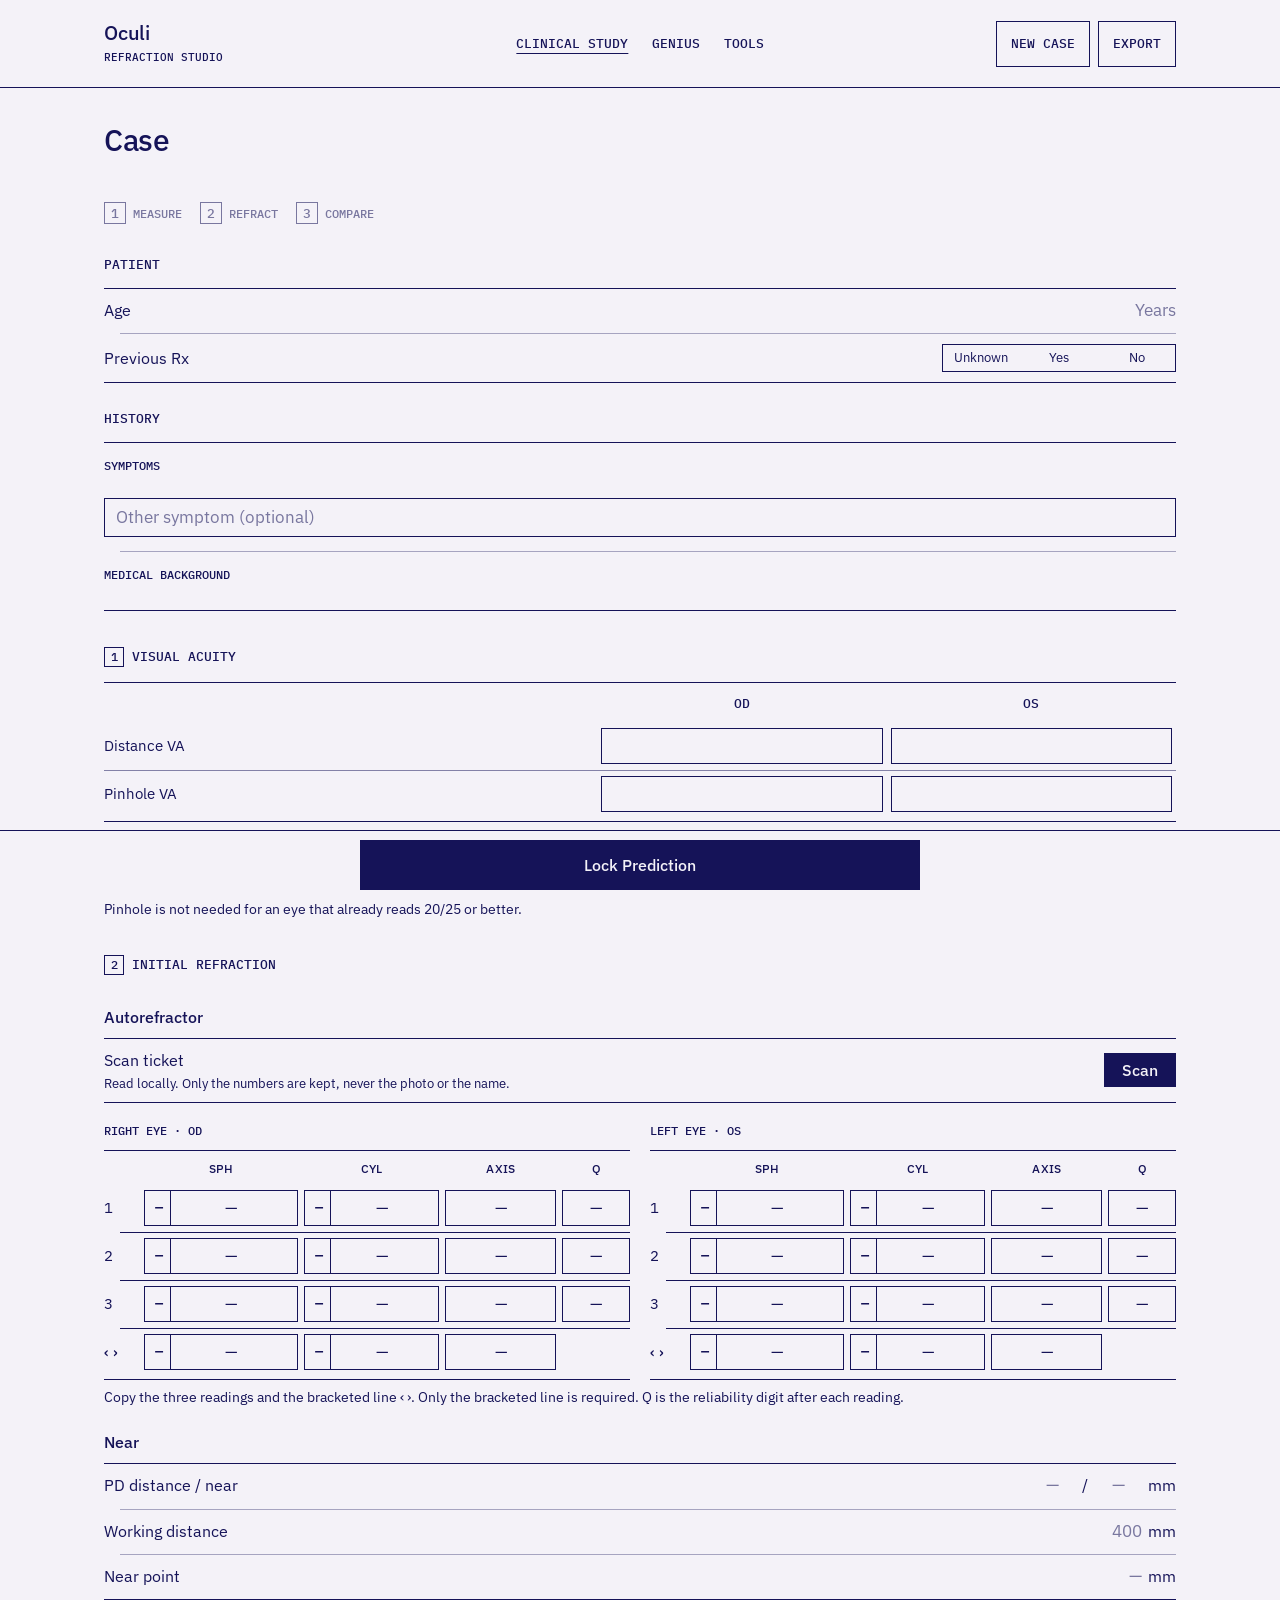
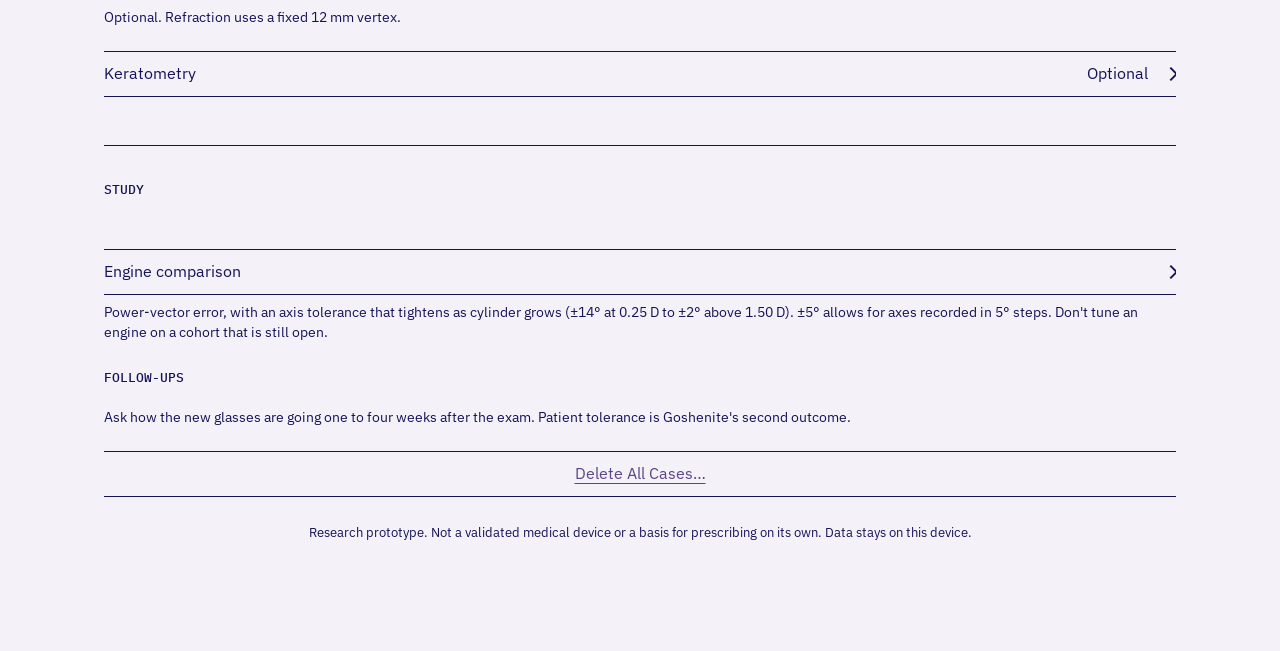
==== commit d3d0c26a: "Coat Oculi in the O(n!) design system; Crizal-style prescription card - Every screen wears the Zephe" ====
--- a/index.html
+++ b/index.html
@@ -1,5 +1,5 @@
 <!doctype html>
-<html lang="en" data-theme="dark">
+<html lang="en">
 <head>
   <meta charset="utf-8" />
   <meta name="viewport" content="width=device-width, initial-scale=1, viewport-fit=cover" />
@@ -15,10 +15,14 @@
   <link rel="apple-touch-icon" href="assets/icon-192.png" />
   <link rel="stylesheet" href="css/zl-tokens.css" />
   <link rel="stylesheet" href="css/app.css" />
-  <link rel="stylesheet" href="css/zl-tint.css" />
+  <link rel="stylesheet" href="css/coat.css" />
   <script>
-    // Studio surfaces start dark in the viewer's palette; applied before the first paint.
-    try { const p = localStorage.getItem("oculi-zl-palette"); if (p === "boreas" || p === "harukaze") document.documentElement.dataset.palette = p; } catch (e) {}
+    // The viewer's theme, applied before the first paint. Default: Zephyr, following the device.
+    try {
+      const p = localStorage.getItem("oculi-zl-palette"), a = localStorage.getItem("oculi-zl-appearance");
+      if (p === "boreas" || p === "harukaze") document.documentElement.dataset.palette = p;
+      if (a === "light" || a === "dark") document.documentElement.dataset.theme = a;
+    } catch (e) {}
   </script>
 </head>
 <body data-stage="measure" data-view="case">
@@ -71,8 +75,43 @@
         </div>
       </div>
 
+      <h2 class="group-header">History</h2>
+      <div class="group">
+        <div class="row stacked">
+          <span class="row-caption">Symptoms</span>
+          <div class="chips" id="symptomChips"></div>
+          <input id="symptomOtherText" class="inline-input" type="text" placeholder="Other symptom (optional)" />
+        </div>
+        <div class="row stacked">
+          <span class="row-caption">Medical background</span>
+          <div class="chips" id="medicalChips"></div>
+        </div>
+      </div>
+      <p id="warningNote" class="group-footer warning-footer" hidden>New flashes or floaters are a warning sign. Refer to an eye doctor before prescribing.</p>
+      <h2 class="group-header section-header"><span class="section-number">1</span>Visual acuity</h2>
+      <div class="group va-group">
+        <table class="va-table va-table-2">
+          <thead><tr><th scope="col"><span class="visually-hidden">Measure</span></th><th scope="col">OD</th><th scope="col">OS</th></tr></thead>
+          <tbody>
+            <tr><th scope="row">Distance VA</th><td><select id="vaOd" class="va-select" aria-label="OD distance VA"></select></td><td><select id="vaOs" class="va-select" aria-label="OS distance VA"></select></td></tr>
+            <tr><th scope="row">Pinhole VA</th><td><select id="phOd" class="va-select" aria-label="OD pinhole VA"></select></td><td><select id="phOs" class="va-select" aria-label="OS pinhole VA"></select></td></tr>
+          </tbody>
+        </table>
+      </div>
+      <div class="group">
+        <div class="row">
+          <span class="row-label">VA measured</span>
+          <div class="segmented" id="vaCondition" data-value="" role="radiogroup" aria-label="VA measured">
+            <button type="button" data-value="unaided" role="radio">Unaided</button>
+            <button type="button" data-value="corrected" role="radio">With correction</button>
+          </div>
+        </div>
+      </div>
+      <p class="group-footer">Pinhole is not needed for an eye that already reads 20/25 or better.</p>
+
+      <h2 class="group-header section-header"><span class="section-number">2</span>Initial refraction</h2>
       <fieldset id="previousRxFields" hidden disabled>
-        <h2 class="group-header">Previous prescription</h2>
+        <h3 class="sub-header">Previous prescription</h3>
         <div class="eye-columns">
           <section class="eye-section"><div class="group rx-table final" id="previous-od"></div></section>
           <section class="eye-section"><div class="group rx-table final" id="previous-os"></div></section>
@@ -85,7 +124,7 @@
         <p class="group-footer">Minus cylinder. Leave cylinder blank for sphere only. Duration is optional context: blank is unknown, 0 is under a month.</p>
       </fieldset>
 
-      <h2 class="group-header">Autorefractor ticket</h2>
+      <h3 class="sub-header">Autorefractor</h3>
       <div class="group">
         <div class="row scan-row">
           <div>
@@ -103,34 +142,17 @@
 
       <div class="eye-columns">
         <section class="eye-section" data-eye="od">
-          <h2 class="group-header">Right eye · OD</h2>
+          <h4 class="eye-header">Right eye · OD</h4>
           <div class="group rx-table" id="ar-od"></div>
-          <div class="group">
-            <label class="row"><span class="row-label">Distance VA</span><select id="vaOd" class="row-select"></select></label>
-            <label class="row"><span class="row-label">Pinhole VA</span><select id="phOd" class="row-select"></select></label>
-          </div>
         </section>
         <section class="eye-section" data-eye="os">
-          <h2 class="group-header">Left eye · OS</h2>
+          <h4 class="eye-header">Left eye · OS</h4>
           <div class="group rx-table" id="ar-os"></div>
-          <div class="group">
-            <label class="row"><span class="row-label">Distance VA</span><select id="vaOs" class="row-select"></select></label>
-            <label class="row"><span class="row-label">Pinhole VA</span><select id="phOs" class="row-select"></select></label>
-          </div>
         </section>
       </div>
-      <div class="group">
-        <div class="row">
-          <span class="row-label">VA measured</span>
-          <div class="segmented" id="vaCondition" data-value="" role="radiogroup" aria-label="VA measured">
-            <button type="button" data-value="unaided" role="radio">Unaided</button>
-            <button type="button" data-value="corrected" role="radio">With correction</button>
-          </div>
-        </div>
-      </div>
       <p class="group-footer">Copy the three readings and the bracketed line ‹ ›. Only the bracketed line is required. Q is the reliability digit after each reading.</p>
 
-      <h2 class="group-header">Near</h2>
+      <h3 class="sub-header">Near</h3>
       <div class="group">
         <div class="row">
           <span class="row-label">PD distance / near</span>
@@ -156,20 +178,6 @@
         <summary class="row disclosure-row"><span class="row-label">Keratometry</span><span class="row-detail">Optional</span></summary>
         <div id="k-fields"></div>
       </details>
-
-      <h2 class="group-header">History</h2>
-      <div class="group">
-        <div class="row stacked">
-          <span class="row-caption">Symptoms</span>
-          <div class="chips" id="symptomChips"></div>
-          <input id="symptomOtherText" class="inline-input" type="text" placeholder="Other symptom (optional)" />
-        </div>
-        <div class="row stacked">
-          <span class="row-caption">Medical background</span>
-          <div class="chips" id="medicalChips"></div>
-        </div>
-      </div>
-      <p id="warningNote" class="group-footer warning-footer" hidden>New flashes or floaters are a warning sign. Refer to an eye doctor before prescribing.</p>
     </fieldset>
 
     <!-- 2 · Refract ------------------------------------------------------- -->
@@ -429,14 +437,14 @@
 
       <h3 class="sub-header">Near</h3>
       <div class="group">
-        <div class="row">
-          <span class="row-label">PD distance / near</span>
-          <span class="row-value">
-            <input id="geniusPdDistance" class="row-input num short" type="text" inputmode="decimal" placeholder="—" aria-label="Distance PD" />
-            <span class="unit">/</span>
-            <input id="geniusPdNear" class="row-input num short" type="text" inputmode="decimal" placeholder="—" aria-label="Near PD" />
-            <span class="unit">mm</span>
-          </span>
+        <div class="row stacked pd-row">
+          <span class="row-caption" id="geniusPdLabel">PD per eye · distance / near</span>
+          <table class="pd-table" aria-labelledby="geniusPdLabel">
+            <tbody>
+              <tr><th scope="row">OD</th><td><input id="geniusPdOdDist" class="row-input num" type="text" inputmode="decimal" placeholder="—" aria-label="OD distance PD" /></td><td><input id="geniusPdOdNear" class="row-input num" type="text" inputmode="decimal" placeholder="—" aria-label="OD near PD" /></td><td class="unit">mm</td></tr>
+              <tr><th scope="row">OS</th><td><input id="geniusPdOsDist" class="row-input num" type="text" inputmode="decimal" placeholder="—" aria-label="OS distance PD" /></td><td><input id="geniusPdOsNear" class="row-input num" type="text" inputmode="decimal" placeholder="—" aria-label="OS near PD" /></td><td class="unit">mm</td></tr>
+            </tbody>
+          </table>
         </div>
         <label class="row">
           <span class="row-label">Working distance</span>
@@ -568,62 +576,90 @@
     </section>
 
     <section id="geniusPrescription" class="genius-prescription" aria-labelledby="geniusPrescriptionTitle" hidden>
-      <header class="prescription-header">
-        <div>
-          <p class="eyebrow">Oculi · Genius</p>
-          <h2 id="geniusPrescriptionTitle">Prescription preview</h2>
-        </div>
-        <span class="prescription-badge">Not a prescription</span>
-      </header>
-      <p class="prescription-warning" role="note"><strong>Development preview.</strong> This is not a prescription, is not clinical guidance, and is not indicative of the final product.</p>
-      <div class="prescription-meta">
-        <label for="geniusPatientName">Patient name <span>Optional · not saved</span>
-          <input id="geniusPatientName" type="text" autocomplete="off" maxlength="100" />
-          <span id="geniusPatientNamePrint" class="prescription-print-value"></span>
-        </label>
-        <label for="geniusPrescriptionDate">Date
-          <input id="geniusPrescriptionDate" type="date" />
-          <span id="geniusPrescriptionDatePrint" class="prescription-print-value"></span>
-        </label>
-      </div>
-      <div class="prescription-table-wrap">
-        <table class="prescription-table">
-          <caption>Spectacle Rx · minus cylinder · 12 mm vertex</caption>
-          <thead><tr><th scope="col">Eye</th><th scope="col">Sphere</th><th scope="col">Cylinder</th><th scope="col">Axis</th></tr></thead>
-          <tbody>
-            <tr><th scope="row">OD <span>Right</span></th><td id="geniusPrescriptionSphereOd"></td><td id="geniusPrescriptionCylinderOd"></td><td id="geniusPrescriptionAxisOd"></td></tr>
-            <tr><th scope="row">OS <span>Left</span></th><td id="geniusPrescriptionSphereOs"></td><td id="geniusPrescriptionCylinderOs"></td><td id="geniusPrescriptionAxisOs"></td></tr>
-          </tbody>
-        </table>
-      </div>
-      <div class="prescription-additional">
-        <div><span>ADD</span><strong id="geniusPrescriptionAdd"></strong></div>
-        <div><span>PD distance / near</span><strong id="geniusPrescriptionPd"></strong></div>
-      </div>
-      <div class="prescription-verified">
-        <div><span>Verified VA</span><strong id="geniusPrescriptionVa"></strong></div>
-        <div><span>Verification</span><strong id="geniusPrescriptionOutcome"></strong></div>
-      </div>
-      <div class="prescription-context">
-        <div><span>Age</span><strong id="geniusPrescriptionAge"></strong></div>
-        <div><span>Medical background</span><strong id="geniusPrescriptionMedical"></strong></div>
-        <div><span>Reported symptoms</span><strong id="geniusPrescriptionSymptoms"></strong></div>
-      </div>
-      <div class="prescription-review">
-        <span>Review notes</span>
-        <ul id="geniusPrescriptionFlags"></ul>
-      </div>
-      <label class="prescription-notes" for="geniusPrescriptionNotes">Additional notes <span>Optional · not saved</span>
-        <textarea id="geniusPrescriptionNotes" rows="3" maxlength="500"></textarea>
-        <span id="geniusPrescriptionNotesPrint" class="prescription-print-value prescription-notes-value"></span>
-      </label>
-      <div class="prescription-signature">
-        <div><span class="signature-line"></span><span id="geniusSignatory" class="signature-value">Valeria Luxe</span><span class="signature-label">Verified by</span></div>
-        <div><span class="signature-line"></span><span id="geniusLicence" class="signature-value">Pending certification</span><span class="signature-label">Licence or certification</span></div>
-      </div>
-      <footer class="prescription-footer">
-        <span id="geniusPrescriptionVersion"></span>
-      </footer>
+      <h2 class="group-header" id="geniusPrescriptionTitle">Prescription card</h2>
+      <p class="group-footer card-howto">9 × 16 cm. Print both sides, flipping on the long edge, then fold in half with the Rx inside.</p>
+      <div class="rx-faces">
+        <figure class="rx-face">
+          <figcaption class="rx-face-label">Inside</figcaption>
+          <div class="rx-card" id="rxCardInside">
+            <div class="rx-panel rx-panel-top">
+              <div class="rx-card-head"><span class="rx-label">Oculi · Genius</span><span class="prescription-badge">Not a prescription</span></div>
+              <label class="rx-line" for="geniusPrescriptionDate"><span class="rx-label">Date</span>
+                <input id="geniusPrescriptionDate" type="date" />
+                <span id="geniusPrescriptionDatePrint" class="prescription-print-value"></span>
+              </label>
+              <label class="rx-line" for="geniusPatientName"><span class="rx-label">Patient</span>
+                <input id="geniusPatientName" type="text" autocomplete="off" maxlength="100" placeholder="Optional · not saved" />
+                <span id="geniusPatientNamePrint" class="prescription-print-value"></span>
+              </label>
+              <table class="prescription-table rx-table-card">
+                <caption>Spectacle Rx · minus cylinder · 12 mm vertex</caption>
+                <thead><tr><th scope="col"><span class="visually-hidden">Eye</span></th><th scope="col">Sphere</th><th scope="col">Cylinder</th><th scope="col">Axis</th><th scope="col">PD far</th><th scope="col">PD near</th></tr></thead>
+                <tbody>
+                  <tr><th scope="row">OD</th><td id="geniusPrescriptionSphereOd"></td><td id="geniusPrescriptionCylinderOd"></td><td id="geniusPrescriptionAxisOd"></td><td id="geniusPrescriptionPdDistOd"></td><td id="geniusPrescriptionPdNearOd"></td></tr>
+                  <tr><th scope="row">OS</th><td id="geniusPrescriptionSphereOs"></td><td id="geniusPrescriptionCylinderOs"></td><td id="geniusPrescriptionAxisOs"></td><td id="geniusPrescriptionPdDistOs"></td><td id="geniusPrescriptionPdNearOs"></td></tr>
+                </tbody>
+              </table>
+              <div class="rx-add"><span class="rx-label">ADD</span><strong id="geniusPrescriptionAdd"></strong></div>
+              <div class="rx-lenses" role="group" aria-label="Lens type">
+                <label><input type="checkbox" data-lens="Single vision" /><span>Single vision</span></label>
+                <label><input type="checkbox" data-lens="Progressive" /><span>Progressive</span></label>
+                <label><input type="checkbox" data-lens="Bifocal" /><span>Bifocal</span></label>
+                <label><input type="checkbox" data-lens="Occupational" /><span>Occupational</span></label>
+              </div>
+              <p class="prescription-warning" role="note"><strong>Development preview.</strong> This is not a prescription, is not clinical guidance, and is not indicative of the final product.</p>
+            </div>
+            <div class="rx-panel rx-panel-bottom">
+              <div class="rx-fit" id="rxFit">
+                <div class="rx-pair">
+                  <div><span class="rx-label">Verified VA</span><strong id="geniusPrescriptionVa"></strong></div>
+                  <div><span class="rx-label">Verification</span><strong id="geniusPrescriptionOutcome"></strong></div>
+                </div>
+                <div class="rx-pair rx-pair-3">
+                  <div><span class="rx-label">Age</span><strong id="geniusPrescriptionAge"></strong></div>
+                  <div><span class="rx-label">Medical background</span><strong id="geniusPrescriptionMedical"></strong></div>
+                  <div><span class="rx-label">Reported symptoms</span><strong id="geniusPrescriptionSymptoms"></strong></div>
+                </div>
+                <div class="prescription-review">
+                  <span class="rx-label">Review notes</span>
+                  <ul id="geniusPrescriptionFlags"></ul>
+                </div>
+                <label class="prescription-notes" for="geniusPrescriptionNotes"><span class="rx-label">Notes</span>
+                  <textarea id="geniusPrescriptionNotes" rows="2" maxlength="500" placeholder="Optional · not saved"></textarea>
+                  <span id="geniusPrescriptionNotesPrint" class="prescription-print-value prescription-notes-value"></span>
+                </label>
+              </div>
+              <div class="prescription-signature">
+                <div><span class="signature-line"></span><span id="geniusSignatory" class="signature-value">Valeria Luxe</span><span class="signature-label">Verified by</span></div>
+                <div><span class="signature-line"></span><span id="geniusLicence" class="signature-value">Pending certification</span><span class="signature-label">Licence or certification</span></div>
+              </div>
+              <footer class="prescription-footer"><span id="geniusPrescriptionVersion"></span></footer>
+            </div>
+          </div>
+        </figure>
+        <figure class="rx-face">
+          <figcaption class="rx-face-label">Outside</figcaption>
+          <div class="rx-card rx-card-outside" id="rxCardOutside">
+            <div class="rx-panel rx-cover">
+              <div class="rx-cover-mark"><span class="rx-wordmark">Oculi</span><span class="rx-emblem" id="rxCoverEmblem" aria-hidden="true"></span></div>
+              <h3 class="rx-cover-title">Prescription preview</h3>
+              <p class="rx-cover-body">A record of a guided refraction preview made with Oculi. It is not a prescription and must be confirmed by an independent eye examination.</p>
+              <p class="rx-cover-meta"><span id="rxCoverPatient"></span><span id="rxCoverDate"></span></p>
+              <span class="rx-band" aria-hidden="true"></span>
+            </div>
+            <div class="rx-panel rx-back">
+              <h3 class="rx-back-title">Adapting to new glasses</h3>
+              <ul class="rx-back-list" id="rxBackList">
+                <li>Wear them full-time for the first week. Things can look slightly different for a few days.</li>
+                <li>With progressive lenses, read through the lower part and turn your head to look to the side.</li>
+                <li>Come back if headaches, dizziness or double vision last beyond the first week.</li>
+                <li>Clean them with water and mild soap, dry them with a soft cloth, and keep them in their case.</li>
+              </ul>
+              <p class="rx-back-studio"><span>ZepheniaLabs</span><span id="rxBackVersion"></span></p>
+            </div>
+          </div>
+        </figure>
+      </div>
       <div class="prescription-actions">
         <button id="geniusSavePdf" class="button-primary" type="button">Save PDF</button>
         <button id="geniusPrint" class="button-secondary" type="button">Print</button>
@@ -838,10 +874,17 @@
             <option value="harukaze">Harukaze</option>
           </select>
         </label>
+        <label class="row"><span class="row-label">Appearance</span>
+          <select id="aboutAppearance" class="row-select" aria-describedby="aboutPaletteNote">
+            <option value="device">Follow device</option>
+            <option value="light">Light</option>
+            <option value="dark">Dark</option>
+          </select>
+        </label>
         <div class="row"><span class="row-label">Data</span><span class="row-detail">Stays on this device</span></div>
         <div class="row"><span class="row-label">Typeface</span><span class="row-detail">IBM Plex · <a href="assets/fonts/IBM-Plex-OFL.txt" target="_blank" rel="noopener">SIL Open Font License</a></span></div>
       </div>
-      <p class="group-footer" id="aboutPaletteNote">The palette tints Oculi and colours the first-run splash. Zephyr is the default.</p>
+      <p class="group-footer" id="aboutPaletteNote">Oculi wears the ZepheniaLabs theme you choose here. Zephyr, following the device, is the default.</p>
       <p class="about-motto">ZepheniaLabs · De L’existence a L’existant</p>
       <form method="dialog"><button class="button-primary about-done" value="done">Done</button></form>
     </div>
--- a/css/app.css
+++ b/css/app.css
@@ -671,7 +671,6 @@
   .row:has(.segmented) { flex-wrap: wrap; }
 }
 
-
 /* ------------------------------------------------------------------ ticket scanner */
 
 .scan-row { align-items: center; }
@@ -744,7 +743,7 @@
 /* ------------------------------------------------------------------ Genius */
 
 .genius-panel .title-sub, .calculator-panel .title-sub { max-width: 720px; }
-.genius-panel #geniusResults, .genius-panel #geniusStop, .genius-panel .genius-prescription { margin-top: 36px; scroll-margin-top: 120px; }
+
 #geniusRefineFields, #geniusGlassesFields, #endpointFields, #previousRxFields { min-width: 0; }
 
 .stop-card { padding: 24px; border-radius: var(--radius); border: 1px solid color-mix(in srgb, var(--red) 45%, var(--separator)); background: color-mix(in srgb, var(--red) 8%, var(--cell)); }
@@ -754,43 +753,7 @@
 .stop-card #geniusStopReason { color: var(--label); }
 
 /* The printable preview is a document, so it keeps document typography. */
-.genius-prescription { position: relative; padding: 28px; border: 1px solid var(--separator); border-radius: var(--radius); background: var(--cell); overflow: hidden; }
-.genius-prescription::before { content: "NOT A PRESCRIPTION"; position: absolute; left: 50%; top: 50%; transform: translate(-50%, -50%) rotate(-28deg); font: 600 clamp(36px, 7vw, 76px)/1 var(--font); letter-spacing: 0.08em; color: var(--label); opacity: 0.045; white-space: nowrap; pointer-events: none; }
-.prescription-header { display: flex; align-items: flex-start; justify-content: space-between; gap: 18px; padding-bottom: 18px; border-bottom: 2px solid var(--label); }
-.prescription-header h2 { margin: 0; font: 400 30px/1.2 var(--serif); color: var(--label); }
-.prescription-header .eyebrow { margin-bottom: 8px; }
-.prescription-badge { flex: 0 0 auto; padding: 7px 10px; border-radius: 999px; background: color-mix(in srgb, var(--red) 14%, var(--cell)); color: var(--label); font-size: 11px; font-weight: 600; text-transform: uppercase; letter-spacing: 0.06em; }
-.prescription-warning { margin: 18px 0 0; padding: 12px 14px; border-left: 3px solid var(--orange); background: color-mix(in srgb, var(--orange) 8%, var(--cell)); color: var(--label-2); font-size: 13px; line-height: 1.5; }
-.prescription-warning strong { color: var(--label); }
-.prescription-meta { display: grid; grid-template-columns: minmax(0, 2fr) minmax(150px, 1fr); gap: 18px; margin-top: 22px; }
-.prescription-meta label, .prescription-notes { display: block; color: var(--label-2); font-size: 12px; }
-.prescription-meta label > span:not(.prescription-print-value), .prescription-notes > span:not(.prescription-print-value) { float: right; font-size: 11px; }
-.prescription-meta input, .prescription-notes textarea { display: block; width: 100%; margin-top: 8px; padding: 10px 0; border: 0; border-bottom: 1px solid var(--separator); border-radius: 0; background: transparent; color: var(--label); font: 16px/1.35 var(--font); }
-.prescription-table-wrap { margin-top: 24px; overflow-x: auto; }
-.prescription-table { width: 100%; border-collapse: collapse; table-layout: fixed; }
-.prescription-table caption { margin-bottom: 10px; text-align: left; color: var(--label-2); font-size: 11px; text-transform: uppercase; letter-spacing: 0.06em; }
-.prescription-table th, .prescription-table td { padding: 14px 10px; border: 1px solid var(--separator); text-align: center; }
-.prescription-table thead th { color: var(--label-2); font-size: 11px; font-weight: 500; text-transform: uppercase; letter-spacing: 0.05em; }
-.prescription-table tbody th { width: 84px; text-align: left; font-size: 13px; }
-.prescription-table tbody th span { display: block; margin-top: 3px; color: var(--label-2); font-size: 11px; font-weight: 400; }
-.prescription-table td { font-size: 18px; font-weight: 500; font-variant-numeric: tabular-nums; }
-.prescription-additional, .prescription-verified { display: grid; grid-template-columns: repeat(2, minmax(0, 1fr)); margin-top: 18px; border: 1px solid var(--separator); }
-.prescription-additional > div, .prescription-verified > div, .prescription-context > div { min-width: 0; padding: 13px; }
-.prescription-additional > div + div, .prescription-verified > div + div, .prescription-context > div + div { border-left: 1px solid var(--separator); }
-.prescription-additional span, .prescription-verified span, .prescription-context span, .prescription-review > span { display: block; color: var(--label-2); font-size: 11px; text-transform: uppercase; letter-spacing: 0.05em; }
-.prescription-additional strong { display: block; margin-top: 5px; font-size: 17px; font-weight: 500; font-variant-numeric: tabular-nums; }
-.prescription-verified strong, .prescription-context strong { display: block; margin-top: 6px; font-size: 13px; line-height: 1.45; font-weight: 500; overflow-wrap: anywhere; font-variant-numeric: tabular-nums; }
-.prescription-context { display: grid; grid-template-columns: 90px minmax(0, 1fr) minmax(0, 1.3fr); margin-top: 18px; border: 1px solid var(--separator); }
-.prescription-review { margin-top: 18px; }
-.prescription-review ul { margin: 8px 0 0; padding-left: 18px; color: var(--label-2); font-size: 12px; line-height: 1.5; }
-.prescription-notes { margin-top: 20px; }
-.prescription-notes textarea { min-height: 76px; resize: vertical; }
-.prescription-print-value { display: none; }
-.prescription-signature { display: grid; grid-template-columns: repeat(2, minmax(0, 1fr)); gap: 24px; margin-top: 36px; }
-.prescription-signature > div { display: flex; flex-direction: column; gap: 4px; min-width: 0; color: var(--label-2); font-size: 11px; }
-.signature-line { display: block; height: 32px; margin-bottom: 4px; border-bottom: 1px solid var(--label-2); }
-.signature-value { color: var(--label); font-size: 14px; font-weight: 500; }
-.prescription-footer { display: flex; justify-content: space-between; flex-wrap: wrap; gap: 8px 18px; margin-top: 18px; padding-top: 12px; border-top: 1px solid var(--separator); color: var(--label-2); font-size: 11px; }
+
 .prescription-actions { display: grid; grid-template-columns: repeat(2, minmax(0, 1fr)); gap: 12px; max-width: 480px; margin: 28px auto 0; }
 .prescription-actions:has(#geniusPrint[hidden]) #geniusSavePdf { grid-column: 1 / -1; }
 .button-secondary { width: 100%; height: 50px; border: 0; border-radius: 14px; background: var(--fill); color: var(--label); font-size: 17px; font-weight: 600; transition: transform 100ms ease-out, opacity 100ms ease-out; }
@@ -866,16 +829,16 @@
   .content { padding-left: 18px; padding-right: 18px; }
   .calculator-layout { grid-template-columns: minmax(0, 1fr); gap: 8px; }
   .calculator-empty { min-height: 200px; }
-  .genius-prescription { padding: 20px; }
-  .prescription-header { display: block; }
-  .prescription-badge { display: inline-block; margin-top: 14px; }
-  .prescription-meta, .prescription-signature { grid-template-columns: minmax(0, 1fr); }
-  .prescription-context, .prescription-verified { grid-template-columns: minmax(0, 1fr); }
-  .prescription-context > div + div, .prescription-verified > div + div { border-left: 0; border-top: 1px solid var(--separator); }
-  .prescription-table th, .prescription-table td { padding: 12px 4px; }
-  .prescription-table thead th { font-size: 10px; letter-spacing: 0.02em; }
-  .prescription-table tbody th { width: 52px; font-size: 12px; }
-  .prescription-table td { font-size: 15px; }
+  
+  
+  
+  
+  
+  
+  
+  
+  
+  
   .row > .row-label:first-child { white-space: normal; }
   .stepper { gap: 12px; font-size: 14px; }
   .cmp { column-gap: 8px; grid-template-columns: minmax(0, 1fr) auto auto 76px; }
@@ -899,48 +862,6 @@
 }
 
 /* ------------------------------------------------------------------ print: the Genius preview only, on one page */
-
-@page { margin: 12mm; }
-@media print {
-  html, body[data-view="genius"] { background: #FFFFFF !important; color: #111111 !important; }
-  body[data-view="genius"] > :not(main),
-  body[data-view="genius"] main > :not(#geniusPanel),
-  body[data-view="genius"] #geniusPanel > :not(#geniusPrescription) { display: none !important; }
-  body[data-view="genius"] main, body[data-view="genius"] #geniusPanel { display: block !important; max-width: none; margin: 0; padding: 0; }
-  body[data-view="genius"] #geniusPrescription { margin: 0; padding: 0; border: 0; border-radius: 0; background: #FFFFFF !important; color: #111111 !important; box-shadow: none; overflow: visible; break-inside: avoid; }
-  .genius-prescription::before { color: #111111; opacity: 0.06; font-size: 72px; }
-  .prescription-header { padding-bottom: 10px; border-color: #111111; }
-  .prescription-header h2 { font-size: 22px; }
-  .prescription-header .eyebrow { margin-bottom: 4px; }
-  .prescription-header h2, .prescription-warning strong { color: #111111 !important; }
-  .prescription-header .eyebrow, .prescription-warning, .prescription-table caption, .prescription-table thead th, .prescription-table tbody th span,
-  .prescription-additional span, .prescription-verified span, .prescription-context span, .prescription-review > span, .prescription-review ul,
-  .prescription-signature > div, .prescription-footer { color: #4A4A4A !important; }
-  .prescription-badge { padding: 5px 9px; border: 1px solid #111111; background: #FFFFFF !important; color: #111111 !important; }
-  .prescription-warning { margin-top: 10px; padding: 7px 10px; border-color: #111111; background: #F2F2F2 !important; font-size: 11px; line-height: 1.4; }
-  .prescription-meta { gap: 14px; margin-top: 12px; }
-  .prescription-meta input, .prescription-notes textarea { display: none; }
-  .prescription-meta label > span:not(.prescription-print-value), .prescription-notes > span:not(.prescription-print-value) { display: none; }
-  .prescription-print-value { display: block; min-height: 18px; margin-top: 4px; padding: 3px 0; border-bottom: 1px solid #777777; color: #111111 !important; font: 13px/1.35 var(--font); white-space: pre-wrap; overflow-wrap: anywhere; }
-  .prescription-notes-value { min-height: 34px; }
-  .prescription-table-wrap { margin-top: 14px; overflow: visible; }
-  .prescription-table caption { margin-bottom: 6px; }
-  .prescription-table th, .prescription-table td { padding: 7px 8px; }
-  .prescription-table td { font-size: 15px; }
-  .prescription-additional, .prescription-verified, .prescription-context, .prescription-review, .prescription-notes { margin-top: 10px; }
-  .prescription-additional > div, .prescription-verified > div, .prescription-context > div { padding: 7px 10px; }
-  .prescription-additional strong { margin-top: 3px; font-size: 14px; }
-  .prescription-verified strong, .prescription-context strong { margin-top: 3px; font-size: 11.5px; line-height: 1.35; }
-  .prescription-context { grid-template-columns: 70px minmax(0, 1fr) minmax(0, 1.3fr); }
-  .prescription-review ul { margin-top: 4px; font-size: 10px; line-height: 1.35; }
-  .prescription-table th, .prescription-table td, .prescription-additional, .prescription-additional > div,
-  .prescription-verified, .prescription-verified > div, .prescription-context, .prescription-context > div { border-color: #777777 !important; background: #FFFFFF !important; color: #111111 !important; }
-  .prescription-signature { gap: 24px; margin-top: 20px; }
-  .signature-line { height: 26px; border-color: #111111; }
-  .signature-value { color: #111111 !important; font-size: 12px; }
-  .prescription-footer { margin-top: 12px; padding-top: 8px; }
-  .prescription-actions { display: none !important; }
-}
 
 /* ------------------------------------------------------------------ Genius · Evaluación visual layout */
 
@@ -1054,53 +975,11 @@
 .brand-button { justify-self: start; padding: 4px 0; border: 0; background: none; color: var(--label); text-align: left; }
 
 /* The Genius preview is a printed document: labs-indigo on white paper, in every appearance. */
-.genius-prescription {
-  --doc-ink: var(--labs-indigo);
-  border: 0; border-radius: 0; background: #FFFFFF; color: var(--doc-ink);
-  box-shadow: 0 0 0 0.5px var(--separator), 0 8px 24px rgba(0, 0, 0, 0.08);
-  font-family: var(--zl-font-sans); letter-spacing: 0;
-}
-.genius-prescription::before { color: var(--doc-ink); font-family: var(--zl-font-sans); font-weight: 500; }
-.genius-prescription .eyebrow,
-.genius-prescription .prescription-table caption,
-.genius-prescription .prescription-table thead th,
-.genius-prescription .prescription-additional span,
-.genius-prescription .prescription-verified span,
-.genius-prescription .prescription-context span,
-.genius-prescription .prescription-review > span,
-.genius-prescription .signature-label { font: 500 11px/16px var(--zl-font-mono); letter-spacing: 0; text-transform: uppercase; color: var(--doc-ink); }
-.genius-prescription .prescription-header { border-bottom: 1px solid var(--doc-ink); }
-.genius-prescription .prescription-header h2 { font: 500 27px/1.2 var(--zl-font-sans); letter-spacing: -0.01em; color: var(--doc-ink); }
-.genius-prescription .prescription-badge { border: 1px solid var(--doc-ink); border-radius: 0; background: #FFFFFF; color: var(--doc-ink); font: 500 11px/1 var(--zl-font-mono); letter-spacing: 0; }
-.genius-prescription .prescription-warning { border: 1px solid var(--doc-ink); background: #FFFFFF; color: var(--doc-ink); }
-.genius-prescription .prescription-warning strong { color: var(--doc-ink); font-weight: 500; }
-.genius-prescription .prescription-meta label, .genius-prescription .prescription-notes { color: var(--doc-ink); }
-.genius-prescription .prescription-meta input, .genius-prescription .prescription-notes textarea { border-bottom-color: var(--doc-ink); color: var(--doc-ink); font-family: var(--zl-font-sans); }
-.genius-prescription .prescription-table th, .genius-prescription .prescription-table td,
-.genius-prescription .prescription-additional, .genius-prescription .prescription-verified, .genius-prescription .prescription-context,
-.genius-prescription .prescription-additional > div + div, .genius-prescription .prescription-verified > div + div, .genius-prescription .prescription-context > div + div { border-color: var(--doc-ink); }
-.genius-prescription .prescription-table tbody th span, .genius-prescription .prescription-review ul,
-.genius-prescription .prescription-signature > div, .genius-prescription .prescription-footer { color: var(--doc-ink); }
-.genius-prescription .prescription-table td, .genius-prescription strong, .genius-prescription .signature-value { font-weight: 500; color: var(--doc-ink); }
-.genius-prescription .signature-line { border-color: var(--doc-ink); }
-.genius-prescription .prescription-footer { border-top-color: var(--doc-ink); }
-
-@media print {
-  html, body[data-view="genius"] { color: var(--labs-indigo) !important; }
-  body[data-view="genius"] #geniusPrescription { box-shadow: none; color: var(--labs-indigo) !important; }
-  .genius-prescription *, .genius-prescription .prescription-print-value { color: var(--labs-indigo) !important; border-color: var(--labs-indigo) !important; }
-  .genius-prescription .prescription-warning, .genius-prescription .prescription-badge { background: #FFFFFF !important; }
-  .genius-prescription .prescription-print-value { font-family: var(--zl-font-sans); }
-  .genius-prescription::before { color: var(--labs-indigo); }
-}
 
 /* The paper is light in every appearance, so controls on it use the light system colours. */
-.genius-prescription {
-  --cell: #FFFFFF; --label: #000000; --label-2: rgba(60, 60, 67, 0.6); --label-3: rgba(60, 60, 67, 0.45);
-  --separator: rgba(60, 60, 67, 0.29); --fill: rgba(120, 120, 128, 0.12); --fill-strong: rgba(120, 120, 128, 0.2);
-  --tint: var(--tint-light); --on-tint: #FFFFFF;
-  color-scheme: light;
-}
-.genius-prescription th, .genius-prescription b { font-weight: 500; }
+
 #followUpDialog #fuSave { font-weight: 600; }
 #followUpDialog .sheet-actions button.cancel { font-weight: 400; }
+
+/* Print keeps the compact sizes above: the studio rules must not undo them. */
+
--- a/css/coat.css
+++ b/css/coat.css
@@ -0,0 +1,268 @@
+/* Oculi in the O(n!) coat: the ZepheniaLabs design system applied to every screen.
+   Three colours per theme (zl-ground, zl-ink, zl-accent from css/zl-tokens.css), IBM Plex Sans
+   for words and Plex Mono for labels, square corners, hairline rules instead of boxes, no grey,
+   no shadow, no bold. Loaded after app.css, whose structure it keeps and re-dresses.
+   The theme follows the device until the viewer picks one in About. */
+
+:root {
+  --bg: var(--zl-ground);
+  --cell: var(--zl-ground);
+  --label: var(--zl-ink);
+  --label-2: var(--zl-ink);
+  --label-3: var(--zl-ink);
+  --separator: var(--zl-ink);
+  --fill: transparent;
+  --fill-strong: transparent;
+  --thumb: var(--zl-ink);
+  --bar: var(--zl-ground);
+  --alert: var(--zl-ground);
+  --scrim: color-mix(in srgb, var(--zl-ground) 72%, transparent);
+  --tint: var(--zl-ink);
+  --on-tint: var(--zl-ground);
+  --green: var(--zl-ink);
+  --orange: var(--zl-accent);
+  --red: var(--zl-accent);
+  --font: var(--zl-font-sans);
+  --font-rounded: var(--zl-font-sans);
+  --mono: var(--zl-font-mono);
+  --radius: 0;
+  --field-radius: 0;
+  --row-1: 7.88px; --row-2: 15.77px; --row-3: 23.65px; --row-4: 31.53px;
+}
+
+*, *::before, *::after { border-radius: 0 !important; }
+html { background: var(--zl-ground); }
+body { font: 400 16px/23.65px var(--zl-font-sans); letter-spacing: 0; font-synthesis: none; background: var(--zl-ground); color: var(--zl-ink); }
+::selection { background: var(--zl-ink); color: var(--zl-ground); }
+:focus-visible, .row-input:focus-visible, .row-select:focus-visible, .inline-input:focus-visible, .va-select:focus-visible { outline: 2px solid var(--zl-accent); outline-offset: 3px; }
+b, strong, th, h1, h2, h3, h4 { font-weight: 500; }
+
+/* type: labels in Mono capitals, untracked; one emphasis, Medium */
+.group-header, .eyebrow, .row-caption, .rx-label, .brand-caption, .stepper, .va-table thead th, .va-table .va-band th, .eye-header,
+.stat span, .pill, .view-tabs button, .nav-button, .calculator-tabs button, .prescription-table caption {
+  font-family: var(--zl-font-mono); font-weight: 500; text-transform: uppercase; letter-spacing: 0;
+}
+.group-header { font-size: 13.14px; line-height: 15.77px; color: var(--zl-ink); padding-bottom: var(--row-1); }
+.group-footer { font-size: 14px; line-height: 20px; color: var(--zl-ink); }
+.row-caption, .eye-header { font-size: 12px; color: var(--zl-ink); }
+.large-title h1 { font: 500 30px/31.53px var(--zl-font-sans); letter-spacing: -0.01em; }
+.title-sub { font-size: 16px; color: var(--zl-ink); }
+.sub-header { font: 500 16px/23.65px var(--zl-font-sans); }
+.footnote { color: var(--zl-ink); font-size: 13px; }
+
+/* frame: the navbar and action bar are the ground with a rule */
+.navbar, .navbar.scrolled { background: var(--zl-ground); box-shadow: inset 0 -1px 0 var(--zl-ink); }
+.brand { font: 500 20px/1 var(--zl-font-sans); color: var(--zl-ink); }
+.brand-caption { font-size: 11px; letter-spacing: 0; color: var(--zl-ink); }
+.view-tabs { background: none; border: 0; padding: 0; gap: var(--row-3); }
+.view-tabs button { background: none; color: var(--zl-ink); font-size: 13.14px; padding: 8px 0; min-height: 40px; }
+.view-tabs button[aria-selected="true"] { background: none; color: var(--zl-ink); text-decoration: underline; text-decoration-thickness: 1px; text-underline-offset: .4em; }
+.nav-button, .quiet-button { border: 1px solid var(--zl-ink); background: none; color: var(--zl-ink); font-size: 13px; }
+.nav-button:hover, .quiet-button:hover { background: var(--zl-ink); color: var(--zl-ground); }
+.action-bar { background: var(--zl-ground); box-shadow: inset 0 1px 0 var(--zl-ink); }
+
+/* groups: no cards, rules above and below */
+.group { background: none; border: 0; box-shadow: inset 0 1px 0 var(--zl-ink), inset 0 -1px 0 var(--zl-ink); }
+.group > .row, .group > label.row, .group .rx-head, .group .rx-row { padding-left: 0; padding-right: 0; }
+.group-header, .group-footer, .sub-header, .eye-header, .about-body .group-header { padding-left: 0; padding-right: 0; }
+.va-table th:first-child { padding-left: 0; }
+.row + .row::before, .disclosure[open] > summary + * > .row:first-child::before { background: var(--zl-ink); opacity: 0.35; }
+.row-detail, .unit, .scan-caption { color: var(--zl-ink); }
+.row-button { color: var(--zl-ink); text-decoration: underline; text-decoration-thickness: 1px; text-underline-offset: .25em; }
+.row-button.destructive { color: var(--zl-accent); }
+.row-button:active, .disclosure-row:active, .sheet-actions button:active { background: var(--zl-ink); color: var(--zl-ground); }
+
+/* inputs: a hairline box on the ground */
+.field, .power, .inline-input, .va-select, .pd-table .row-input, .prescription-meta input { background: var(--zl-ground); box-shadow: inset 0 0 0 1px var(--zl-ink); color: var(--zl-ink); }
+.row-input, .row-select { color: var(--zl-ink); }
+.row-input::placeholder, .inline-input::placeholder, .field::placeholder { color: var(--zl-ink); opacity: 0.55; }
+.field:focus, .power:focus-within { box-shadow: inset 0 0 0 2px var(--zl-ink); }
+.invalid, .power.invalid { box-shadow: inset 0 0 0 2px var(--zl-accent) !important; }
+.sign { color: var(--zl-ink); }
+select:disabled, input:disabled { opacity: 0.45; }
+
+/* choices: outlined, the chosen one in ink */
+.segmented { background: none; box-shadow: inset 0 0 0 1px var(--zl-ink); padding: 0; }
+.segmented button { color: var(--zl-ink); font-weight: 400; transition: none; }
+.segmented button[aria-checked="true"] { background: var(--zl-ink); color: var(--zl-ground); font-weight: 500; box-shadow: none; }
+.segmented.rating button { color: var(--zl-ink); }
+.segmented.rating button b { color: inherit; }
+.chip, .choice-list button { background: none; box-shadow: inset 0 0 0 1px var(--zl-ink); color: var(--zl-ink); }
+.chip.on, .choice-list button[aria-checked="true"] { background: var(--zl-ink); color: var(--zl-ground); }
+.chip-warning.on { background: var(--zl-accent); color: var(--zl-ground); }
+.calculator-tabs { background: none; box-shadow: inset 0 0 0 1px var(--zl-ink); }
+.calculator-tabs button[aria-selected="true"] { background: var(--zl-ink); color: var(--zl-ground); box-shadow: none; }
+.switch span { background: none; box-shadow: inset 0 0 0 1px var(--zl-ink); }
+.switch span::after { background: var(--zl-ink); box-shadow: none; }
+.switch input:checked + span { background: var(--zl-ink); }
+.switch input:checked + span::after { background: var(--zl-ground); }
+
+/* actions: ink blocks */
+.button-primary, .scan-button { background: var(--zl-ink); color: var(--zl-ground); font: 500 16px/1 var(--zl-font-sans); }
+.button-secondary { background: none; color: var(--zl-ink); box-shadow: inset 0 0 0 1px var(--zl-ink); font: 500 16px/1 var(--zl-font-sans); }
+.button-primary:active, .button-secondary:active { transform: none; opacity: 0.8; }
+
+/* progress and status */
+.step-dot, .section-number { background: none; box-shadow: inset 0 0 0 1px var(--zl-ink); color: var(--zl-ink); font-family: var(--zl-font-mono); font-weight: 500; }
+.stepper { font-size: 12px; color: var(--zl-ink); }
+.stepper li { opacity: 0.55; }
+.stepper li.current, .stepper li.done { opacity: 1; }
+.stepper li.current .step-dot { background: var(--zl-ink); color: var(--zl-ground); }
+.stepper li.done .step-dot { background: none; color: var(--zl-ink); }
+.stats { background: none; gap: 0; box-shadow: inset 0 1px 0 var(--zl-ink), inset 0 -1px 0 var(--zl-ink); }
+.stat { background: none; }
+.stat strong { font: 500 30px/31.53px var(--zl-font-sans); }
+.stat span { font-size: 11px; }
+.pill { background: none; box-shadow: inset 0 0 0 1px var(--zl-ink); color: var(--zl-ink); }
+.pill.ok { background: none; color: var(--zl-ink); }
+.pill.off { background: var(--zl-accent); color: var(--zl-ground); box-shadow: none; }
+.pill.na { background: none; opacity: 0.6; }
+.flag-dot.review { background: var(--zl-accent); color: var(--zl-ground); }
+.flag-dot.info, .flag-dot.ok { background: var(--zl-ink); color: var(--zl-ground); }
+.locked-card { background: none; box-shadow: inset 0 0 0 1px var(--zl-ink); }
+.locked-icon { color: var(--zl-ink); }
+.stop-card { background: none; border: 0; box-shadow: inset 1px 0 0 var(--zl-accent); }
+.stop-card h2 { font: 500 24px/31.53px var(--zl-font-sans); }
+.stop-card p, .stop-card #geniusStopReason { color: var(--zl-ink); }
+.stop-card .eyebrow { color: var(--zl-accent); }
+.warning-footer, .form-error, .sheet-error { color: var(--zl-accent); }
+.follow-up-row .row-detail.due { color: var(--zl-accent); }
+.study { border-top: 1px solid var(--zl-ink); }
+
+/* overlays: the ground with a rule, no shadow */
+.sheet-dialog, .about-dialog { background: var(--zl-ground); color: var(--zl-ink); box-shadow: 0 0 0 1px var(--zl-ink); }
+.sheet-dialog::backdrop, .about-dialog::backdrop { background: var(--scrim); }
+.sheet-actions button { color: var(--zl-ink); box-shadow: inset 0 1px 0 var(--zl-ink); }
+.sheet-actions button.destructive { color: var(--zl-accent); }
+.toast { background: var(--zl-ink); color: var(--zl-ground); font-family: var(--zl-font-sans); }
+.toast.error { background: var(--zl-accent); color: var(--zl-ground); }
+.about-header { --zl-ink: inherit; }
+.about-header p, .about-motto { color: var(--zl-ink); }
+.about-body a { color: var(--zl-ink); }
+
+/* the vision comparison keeps its white chart: it shows an object, not a surface */
+.vision-compare canvas { box-shadow: 0 0 0 1px var(--zl-ink); }
+.vision-compare figcaption, .vision-compare figcaption strong { color: var(--zl-ink); }
+
+/* ==================================================================
+   The prescription card: 90 × 160 mm, folding to 90 × 80 mm, after the Crizal certificate.
+   Paper: labs-indigo on white in every theme. --mm is one millimetre of card; on screen it
+   scales to fit, in print it is 1mm.
+   ================================================================== */
+
+.genius-panel .genius-prescription { margin-top: 36px; scroll-margin-top: 120px; }
+.card-howto { margin-bottom: var(--row-3); }
+.rx-faces { display: flex; flex-wrap: wrap; justify-content: center; gap: var(--row-4); }
+.rx-face { margin: 0; }
+.rx-face-label { margin-bottom: var(--row-1); font: 500 12px/15.77px var(--zl-font-mono); text-transform: uppercase; }
+
+.rx-card {
+  --mm: min(3.6px, calc((100vw - 48px) / 90));
+  --fit: 1;
+  --ink: var(--labs-indigo);
+  position: relative;
+  display: grid;
+  grid-template-rows: 1fr 1fr;
+  width: calc(90 * var(--mm));
+  height: calc(160 * var(--mm));
+  background: #FFFFFF;
+  color: var(--ink);
+  font-family: var(--zl-font-sans);
+  letter-spacing: 0;
+  box-shadow: 0 0 0 1px var(--zl-ink);
+  overflow: hidden;
+}
+.rx-card * { color: var(--ink); }
+.rx-panel { position: relative; display: flex; flex-direction: column; min-height: 0; padding: calc(5 * var(--mm)); overflow: hidden; }
+.rx-panel-top { box-shadow: inset 0 -1px 0 rgba(21, 19, 88, 0.25); }
+.rx-panel-top::after { content: "NOT A PRESCRIPTION"; position: absolute; left: 50%; top: 52%; transform: translate(-50%, -50%) rotate(-28deg); font: 500 calc(6 * var(--mm))/1 var(--zl-font-sans); color: var(--ink); opacity: 0.06; white-space: nowrap; pointer-events: none; }
+.rx-label { display: block; font: 500 calc(1.8 * var(--mm))/1.3 var(--zl-font-mono); text-transform: uppercase; letter-spacing: 0; }
+.rx-card-head { display: flex; justify-content: space-between; align-items: center; margin-bottom: calc(3.5 * var(--mm)); }
+.rx-card .prescription-badge { padding: calc(0.7 * var(--mm)) calc(1.5 * var(--mm)); box-shadow: inset 0 0 0 1px var(--ink); background: #FFFFFF; font: 500 calc(1.7 * var(--mm))/1 var(--zl-font-mono); text-transform: uppercase; }
+.rx-line { display: grid; grid-template-columns: calc(12 * var(--mm)) minmax(0, 1fr); align-items: end; gap: calc(2 * var(--mm)); margin-bottom: calc(2 * var(--mm)); }
+.rx-line input, .rx-card textarea { width: 100%; min-width: 0; padding: calc(0.5 * var(--mm)) 0; border: 0; box-shadow: inset 0 -1px 0 var(--ink); background: transparent; color: var(--ink); font: 400 calc(2.6 * var(--mm))/1.3 var(--zl-font-sans); }
+.rx-line input::placeholder, .rx-card textarea::placeholder { color: var(--ink); opacity: 0.45; }
+.rx-table-card { width: 100%; margin-top: calc(2.5 * var(--mm)); border-collapse: collapse; table-layout: fixed; }
+.rx-table-card caption { margin-bottom: calc(1 * var(--mm)); text-align: left; font: 500 calc(1.55 * var(--mm))/1.3 var(--zl-font-mono); text-transform: uppercase; }
+.rx-table-card th, .rx-table-card td { padding: calc(1.3 * var(--mm)) calc(0.3 * var(--mm)); border: 1px solid var(--ink); text-align: center; overflow-wrap: anywhere; }
+.rx-table-card thead th { font: 500 calc(1.5 * var(--mm))/1.2 var(--zl-font-mono); text-transform: uppercase; }
+.rx-table-card tbody th { width: calc(8 * var(--mm)); font: 500 calc(2.5 * var(--mm))/1 var(--zl-font-sans); }
+.rx-table-card td { font: 500 calc(2.8 * var(--mm))/1 var(--zl-font-sans); font-variant-numeric: tabular-nums; }
+.rx-table-card td:nth-child(n+5) { font-size: calc(2.4 * var(--mm)); }
+.rx-add { display: flex; align-items: baseline; gap: calc(4 * var(--mm)); margin-top: calc(3 * var(--mm)); }
+.rx-add strong { font: 500 calc(3 * var(--mm))/1 var(--zl-font-sans); }
+.rx-lenses { display: grid; grid-template-columns: 1fr 1fr; gap: calc(1.6 * var(--mm)) calc(3 * var(--mm)); margin-top: calc(3 * var(--mm)); }
+.rx-lenses label { display: flex; align-items: center; gap: calc(1.5 * var(--mm)); font: 400 calc(2.4 * var(--mm))/1.2 var(--zl-font-sans); cursor: pointer; }
+.rx-lenses input { flex: none; width: calc(2.5 * var(--mm)); height: calc(2.5 * var(--mm)); margin: 0; border: 1px solid var(--ink); background: #FFFFFF; -webkit-appearance: none; appearance: none; cursor: pointer; }
+.rx-lenses input:checked { background: var(--ink); box-shadow: inset 0 0 0 calc(0.5 * var(--mm)) #FFFFFF; }
+.rx-card .prescription-warning { margin: auto 0 0; padding: 0; border: 0; background: none; font: 400 calc(1.75 * var(--mm))/1.35 var(--zl-font-sans); }
+.rx-card .prescription-warning strong { font-weight: 500; }
+
+.rx-panel-bottom { gap: calc(2 * var(--mm)); }
+.rx-fit { flex: 1 1 auto; min-height: 0; overflow: hidden; font-size: calc(2.2 * var(--mm) * var(--fit)); line-height: 1.3; }
+.rx-fit .rx-label { font-size: calc(1.6 * var(--mm) * var(--fit)); }
+.rx-pair { display: grid; grid-template-columns: 1fr 1.25fr; gap: calc(2 * var(--mm)); margin-bottom: calc(2.2 * var(--mm) * var(--fit)); }
+.rx-pair-3 { grid-template-columns: 0.55fr 1fr 1.25fr; }
+.rx-pair strong { display: block; margin-top: calc(0.4 * var(--mm)); font-weight: 500; overflow-wrap: anywhere; }
+.rx-card .prescription-review ul { margin: calc(0.6 * var(--mm)) 0 calc(2 * var(--mm) * var(--fit)); padding-left: calc(3 * var(--mm)); font-size: calc(1.9 * var(--mm) * var(--fit)); line-height: 1.3; }
+.rx-card .prescription-notes { display: block; }
+.rx-card textarea { resize: none; font-size: calc(2.2 * var(--mm) * var(--fit)); min-height: calc(6 * var(--mm)); }
+.rx-card .prescription-signature { display: grid; grid-template-columns: 1fr 1fr; gap: calc(3 * var(--mm)); margin: 0; }
+.rx-card .prescription-signature > div { display: flex; flex-direction: column; gap: calc(0.4 * var(--mm)); }
+.rx-card .signature-line { display: block; height: calc(4 * var(--mm)); box-shadow: inset 0 -1px 0 var(--ink); }
+.rx-card .signature-value { font: 400 calc(2.3 * var(--mm))/1.2 var(--zl-font-sans); }
+.rx-card .signature-label { font: 500 calc(1.5 * var(--mm))/1.2 var(--zl-font-mono); text-transform: uppercase; }
+.rx-card .prescription-footer { margin: 0; padding: 0; border: 0; font: 400 calc(1.6 * var(--mm))/1.2 var(--zl-font-sans); }
+.prescription-print-value { display: none; }
+
+.rx-cover { padding: calc(6 * var(--mm)); }
+.rx-cover-mark { display: flex; justify-content: space-between; align-items: flex-end; }
+.rx-wordmark { font: 500 calc(11 * var(--mm))/0.9 var(--zl-font-sans); letter-spacing: -0.01em; }
+.rx-emblem svg { display: block; width: auto; height: calc(9 * var(--mm)); }
+.rx-cover-title { margin: calc(6 * var(--mm)) 0 calc(1.5 * var(--mm)); font: 500 calc(4 * var(--mm))/1.2 var(--zl-font-sans); }
+.rx-cover-body { margin: 0; font: 400 calc(2.4 * var(--mm))/1.4 var(--zl-font-sans); }
+.rx-cover-meta { display: flex; flex-direction: column; gap: calc(0.6 * var(--mm)); margin: auto 0 calc(3 * var(--mm)); font: 400 calc(2.1 * var(--mm))/1.25 var(--zl-font-sans); }
+.rx-band { position: absolute; left: 0; right: 0; bottom: 0; height: calc(2 * var(--mm)); background: var(--ink); }
+.rx-back { padding: calc(6 * var(--mm)); }
+.rx-back-title { margin: calc(2 * var(--mm)) 0 calc(2 * var(--mm)); font: 500 calc(3.4 * var(--mm))/1.2 var(--zl-font-sans); }
+.rx-back-list { margin: 0; padding-left: calc(3 * var(--mm)); font: 400 calc(2.3 * var(--mm))/1.4 var(--zl-font-sans); }
+.rx-back-list li + li { margin-top: calc(1.2 * var(--mm)); }
+.rx-back-studio { display: flex; justify-content: space-between; margin: auto 0 0; padding-top: calc(1.5 * var(--mm)); box-shadow: inset 0 1px 0 var(--ink); font: 500 calc(1.8 * var(--mm))/1.2 var(--zl-font-mono); text-transform: uppercase; }
+
+.pd-table { border-collapse: separate; border-spacing: 8px 6px; margin: -6px -8px; }
+.pd-table th { font: 500 12px/1 var(--zl-font-mono); text-align: left; }
+.pd-table .row-input { width: 72px; max-width: 72px; text-align: center; padding: 6px 4px; }
+.va-table-2 th:first-child { width: 46%; }
+
+/* print: the card only, inside then outside, at 90 × 160 mm */
+@media print {
+  @page { size: 90mm 160mm; margin: 0; }
+  html, body { background: #FFFFFF !important; }
+  body[data-view="genius"] > :not(main),
+  body[data-view="genius"] main > :not(#geniusPanel),
+  body[data-view="genius"] #geniusPanel > :not(#geniusPrescription),
+  body[data-view="genius"] #geniusPrescription > :not(.rx-faces) { display: none !important; }
+  body[data-view="genius"] main, body[data-view="genius"] #geniusPanel, body[data-view="genius"] #geniusPrescription,
+  .rx-faces, .rx-face { display: block !important; margin: 0 !important; padding: 0 !important; max-width: none; gap: 0; }
+  .rx-face-label { display: none; }
+  .rx-card { --mm: 1mm; box-shadow: none; break-inside: avoid; }
+  .rx-face + .rx-face { break-before: page; }
+  .rx-panel-top { box-shadow: none; }
+  .rx-cover { transform: rotate(180deg); }
+  .rx-line input, .rx-card textarea { display: none; }
+  .prescription-print-value { display: block; min-height: calc(3.4 * var(--mm)); padding: calc(0.5 * var(--mm)) 0; box-shadow: inset 0 -1px 0 var(--ink); font: 400 calc(2.6 * var(--mm))/1.3 var(--zl-font-sans); white-space: pre-wrap; overflow-wrap: anywhere; }
+  .rx-card .prescription-notes-value { font-size: calc(2.2 * var(--mm) * var(--fit)); }
+}
+/* fitCard() measures the card as it will print: the static values in place of the inputs */
+.rx-card.as-print .rx-line input, .rx-card.as-print textarea { display: none; }
+.rx-card.as-print .prescription-print-value { display: block; min-height: calc(3.4 * var(--mm)); padding: calc(0.5 * var(--mm)) 0; font: 400 calc(2.6 * var(--mm))/1.3 var(--zl-font-sans); white-space: pre-wrap; overflow-wrap: anywhere; }
+.rx-card.as-print .prescription-notes-value { font-size: calc(2.2 * var(--mm) * var(--fit)); }
+
+/* native pickers follow the chosen appearance */
+:root { color-scheme: dark; }
+@media (prefers-color-scheme: light) { :root:not([data-theme="dark"]) { color-scheme: light; } }
+:root[data-theme="light"] { color-scheme: light; }
+@media (max-width: 480px) {
+  .view-tabs { gap: 0; justify-content: space-between; }
+  .view-tabs button { white-space: nowrap; font-size: 12px; padding-left: 6px; padding-right: 6px; }
+}
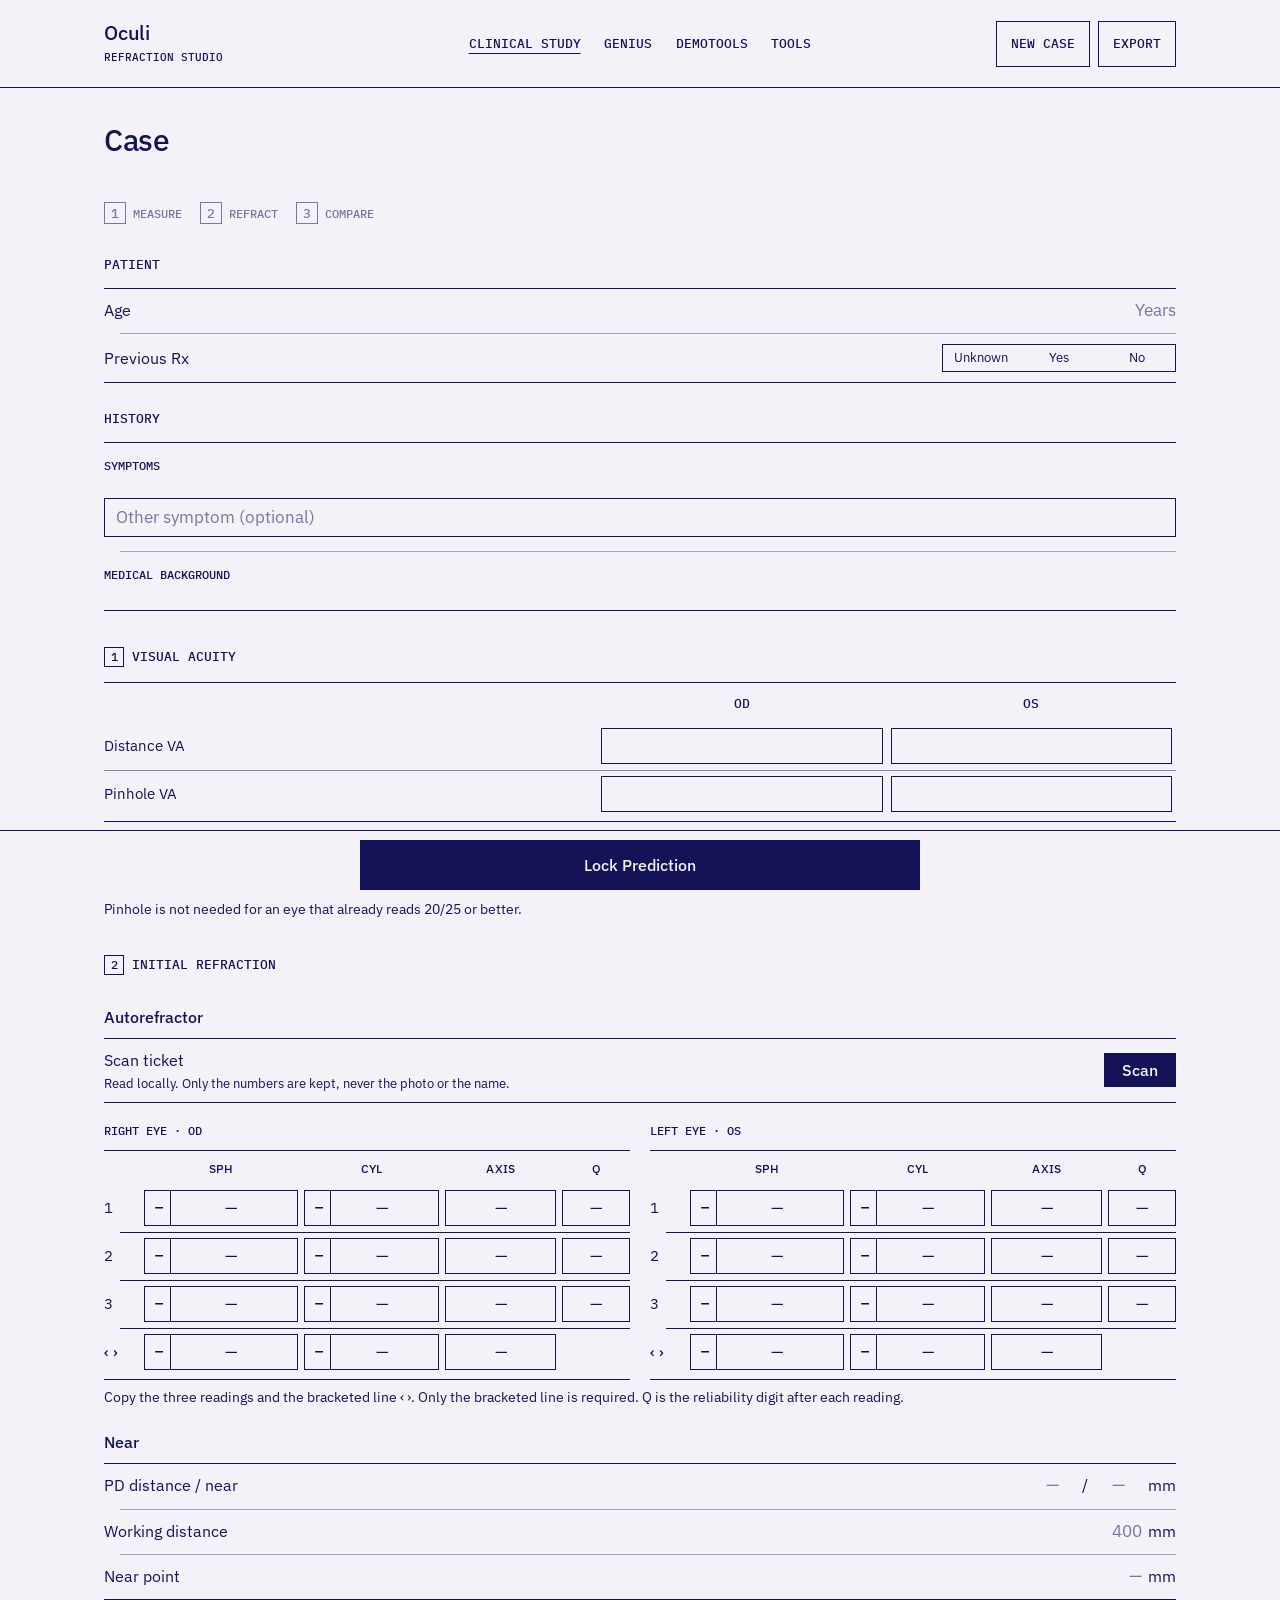
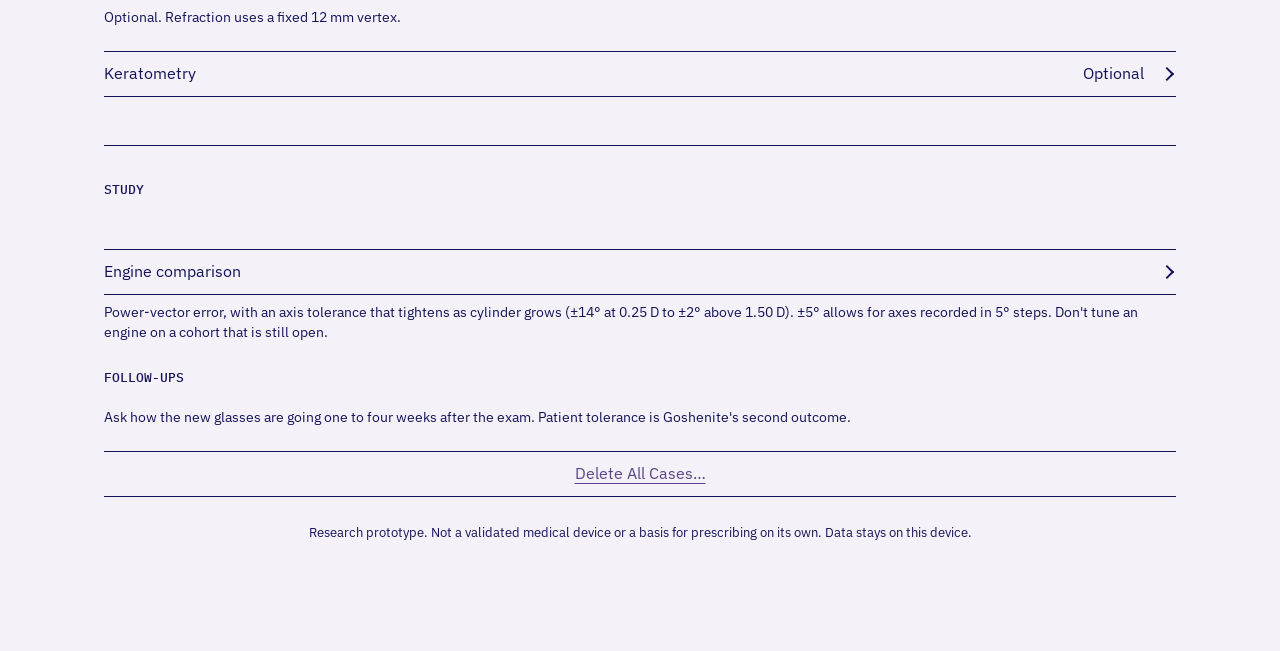
==== commit f5b8b922: "Add Demotools: True Vision and Frame/Lens Preview A fourth workspace (placeholder names) for patient" ====
--- a/index.html
+++ b/index.html
@@ -33,6 +33,7 @@
       <div class="view-tabs" role="tablist" aria-label="Workspace">
         <button id="caseTab" role="tab" aria-selected="true" aria-controls="casePanel" type="button">Clinical Study</button>
         <button id="geniusTab" role="tab" aria-selected="false" aria-controls="geniusPanel" tabindex="-1" type="button">Genius</button>
+        <button id="demoTab" role="tab" aria-selected="false" aria-controls="demoPanel" tabindex="-1" type="button">Demotools</button>
         <button id="calculatorTab" role="tab" aria-selected="false" aria-controls="calculatorPanel" tabindex="-1" type="button">Tools</button>
       </div>
       <div class="nav-actions" id="caseActions">
@@ -672,6 +673,111 @@
   </section>
 
   <!-- ================================================================ Tools -->
+  <!-- ================================================================== Demotools -->
+  <section class="content demo-panel" id="demoPanel" role="tabpanel" aria-labelledby="demoTab" tabindex="0" hidden>
+    <div class="large-title">
+      <h1>Demotools</h1>
+      <p class="title-sub">Show a patient what a correction and a lens choice change.</p>
+    </div>
+    <div class="calculator-tabs demo-tabs" role="tablist" aria-label="Demotools">
+      <button id="demoVisionTab" role="tab" aria-selected="true" aria-controls="demoVisionForm" type="button">True Vision</button>
+      <button id="demoLensTab" role="tab" aria-selected="false" aria-controls="demoLensForm" tabindex="-1" type="button">Frame/Lens Preview</button>
+    </div>
+
+    <form id="demoVisionForm" class="demo-tool" role="tabpanel" aria-labelledby="demoVisionTab" novalidate>
+      <h2 class="group-header">Patient</h2>
+      <div class="group">
+        <label class="row"><span class="row-label">Age</span>
+          <input id="tvAge" class="row-input num" type="text" inputmode="numeric" autocomplete="off" placeholder="Years" /></label>
+        <div class="row"><span class="row-label">Current glasses</span>
+          <div class="segmented" id="tvGlasses" data-value="none" role="radiogroup" aria-label="Current glasses">
+            <button type="button" data-value="none" role="radio" aria-checked="true">None</button>
+            <button type="button" data-value="yes" role="radio">Wears glasses</button>
+          </div>
+        </div>
+      </div>
+      <fieldset id="tvCurrentFields" hidden disabled>
+        <h3 class="sub-header">Current glasses</h3>
+        <div class="eye-columns">
+          <section class="eye-section"><h4 class="eye-header">Right eye · OD</h4><div class="group rx-table" data-rx="tvCurOd" data-eye="OD"></div></section>
+          <section class="eye-section"><h4 class="eye-header">Left eye · OS</h4><div class="group rx-table" data-rx="tvCurOs" data-eye="OS"></div></section>
+        </div>
+        <div class="group"><label class="row"><span class="row-label">ADD</span><select id="tvCurAdd" class="row-select"></select></label></div>
+      </fieldset>
+      <h3 class="sub-header">Final Rx</h3>
+      <div class="eye-columns">
+        <section class="eye-section"><h4 class="eye-header">Right eye · OD</h4><div class="group rx-table" data-rx="tvFinOd" data-eye="OD"></div></section>
+        <section class="eye-section"><h4 class="eye-header">Left eye · OS</h4><div class="group rx-table" data-rx="tvFinOs" data-eye="OS"></div></section>
+      </div>
+      <div class="group"><label class="row"><span class="row-label">ADD</span><select id="tvFinAdd" class="row-select"></select></label></div>
+      <p class="group-footer">The Rx you found. Enter the eye you will show; the other is optional.</p>
+
+      <h2 class="group-header">Comparison</h2>
+      <div class="group">
+        <div class="row"><span class="row-label">Eye</span>
+          <div class="segmented" id="tvEye" data-value="od" role="radiogroup" aria-label="Eye shown">
+            <button type="button" data-value="od" role="radio" aria-checked="true">OD</button>
+            <button type="button" data-value="os" role="radio">OS</button>
+          </div>
+        </div>
+        <div class="row"><span class="row-label">Chart</span>
+          <div class="segmented" id="tvScene" data-value="distance" role="radiogroup" aria-label="Chart distance">
+            <button type="button" data-value="distance" role="radio" aria-checked="true">Distance</button>
+            <button type="button" data-value="near" role="radio">Near</button>
+          </div>
+        </div>
+      </div>
+      <div class="form-actions"><button class="button-primary" type="submit" id="tvShow">Show Comparison</button><button class="quiet-button" type="button" id="tvReset">Clear</button></div>
+      <div class="vision-compare" id="tvCompare" hidden aria-live="polite">
+        <figure><canvas id="tvCanvasCurrent" width="280" height="360" role="img" aria-label="Chart as seen with the current correction"></canvas>
+          <figcaption><strong>Current vision</strong><span id="tvCurrentNote"></span></figcaption></figure>
+        <figure><canvas id="tvCanvasTrue" width="280" height="360" role="img" aria-label="Chart as seen with the final Rx"></canvas>
+          <figcaption><strong>True vision</strong><span id="tvTrueNote"></span></figcaption></figure>
+      </div>
+      <p class="group-footer" id="tvStatus" role="status" aria-live="polite">Works at any age. Nothing entered here is saved.</p>
+      <p class="group-footer compare-disclaimer">An optical illustration of focus only, for a 4 mm pupil, rendered by ZL Retina. It cannot show how this patient perceives, and it says nothing about eye health.</p>
+    </form>
+
+    <form id="demoLensForm" class="demo-tool" role="tabpanel" aria-labelledby="demoLensTab" novalidate hidden>
+      <h2 class="group-header">Frame</h2>
+      <div class="group">
+        <label class="row"><span class="row-label">Shape</span>
+          <select id="flShape" class="row-select">
+            <option value="rectangle">Rectangle</option><option value="oval">Oval</option><option value="round">Round</option>
+            <option value="aviator">Aviator</option><option value="cateye">Cat-eye</option>
+          </select></label>
+        <label class="row"><span class="row-label">Lens width · A</span><span class="row-value"><input id="flA" class="row-input num" type="text" inputmode="decimal" value="52" /><span class="unit">mm</span></span></label>
+        <label class="row"><span class="row-label">Lens height · B</span><span class="row-value"><input id="flB" class="row-input num" type="text" inputmode="decimal" value="38" /><span class="unit">mm</span></span></label>
+        <label class="row"><span class="row-label">Bridge · DBL</span><span class="row-value"><input id="flDbl" class="row-input num" type="text" inputmode="decimal" value="18" /><span class="unit">mm</span></span></label>
+      </div>
+      <p class="group-footer">A, B and DBL are printed inside the temple, for example 52□18.</p>
+      <h2 class="group-header">Fitting</h2>
+      <div class="group">
+        <div class="row"><span class="row-label">Eye</span>
+          <div class="segmented" id="flEye" data-value="od" role="radiogroup" aria-label="Eye">
+            <button type="button" data-value="od" role="radio" aria-checked="true">OD</button>
+            <button type="button" data-value="os" role="radio">OS</button>
+          </div>
+        </div>
+        <label class="row"><span class="row-label">Monocular PD</span><span class="row-value"><input id="flPd" class="row-input num" type="text" inputmode="decimal" value="31" /><span class="unit">mm</span></span></label>
+        <label class="row"><span class="row-label">Fitting height</span><span class="row-value"><input id="flFh" class="row-input num" type="text" inputmode="decimal" placeholder="B ÷ 2" /><span class="unit">mm</span></span></label>
+      </div>
+      <h2 class="group-header">Rx A · Rx B</h2>
+      <div class="eye-columns">
+        <section class="eye-section"><label class="eye-header rx-name"><span>Rx A</span><input id="flNameA" class="inline-input" type="text" maxlength="24" value="Current" aria-label="Rx A name" /></label><div class="group rx-table" data-rx="flRxA" data-eye="A"></div></section>
+        <section class="eye-section"><label class="eye-header rx-name"><span>Rx B</span><input id="flNameB" class="inline-input" type="text" maxlength="24" value="New" aria-label="Rx B name" /></label><div class="group rx-table" data-rx="flRxB" data-eye="B"></div></section>
+      </div>
+      <p class="group-footer">Polycarbonate · index 1.586 · Abbe 30 · 1.20 g/cm³ · single vision.</p>
+      <div class="form-actions"><button class="button-primary" type="submit" id="flShow">Preview Lenses</button><button class="quiet-button" type="button" id="flReset">Clear</button></div>
+      <p class="form-error" id="flError" role="status" aria-live="polite"></p>
+      <div class="lens-compare" id="flCompare" hidden aria-live="polite">
+        <figure class="lens-figure" id="flFigA"></figure>
+        <figure class="lens-figure" id="flFigB"></figure>
+      </div>
+      <p class="group-footer" id="flNotes" hidden>Edged thickness from ZL Thickness on the frame shape above, drawn as you face the wearer. The band round the rim is the edge thickness at true scale; the + marks the optical centre, the accent dot the thickest edge and the ink dot the thinnest. Base curves follow Vogel's rule; centre and edge are held to at least 1.0 mm. Bevel, polish and drill mounts are not modelled, so a lab's figures can differ by a few tenths. Colour fringing is Prentice prism ÷ Abbe number; about 0.10 Δ is where fringes start to be noticed. The strips show it at the scale of the True Vision chart.</p>
+    </form>
+  </section>
+
   <section class="content calculator-panel" id="calculatorPanel" role="tabpanel" aria-labelledby="calculatorTab" tabindex="0" hidden>
     <div class="large-title">
       <h1>Tools</h1>
@@ -913,6 +1019,9 @@
   <script src="js/zl-retina.js"></script>
   <script src="js/vision-compare.js"></script>
   <script src="js/genius.js"></script>
+  <script src="js/zl-thickness.js"></script>
+  <script src="js/lens-preview.js"></script>
+  <script src="js/demotools.js"></script>
   <script src="js/zl-field.js"></script>
   <script src="js/studio.js"></script>
   <script src="js/workspace.js"></script>
--- a/css/app.css
+++ b/css/app.css
@@ -891,6 +891,37 @@
 #geniusCompareControls .row-button { color: var(--tint); }
 #geniusCompareControls .row-button:disabled { color: var(--label-3); cursor: progress; }
 
+/* ------------------------------------------------------------------ Demotools */
+
+.demo-tabs { grid-template-columns: repeat(2, minmax(0, 1fr)); margin: 4px 0 8px; }
+.demo-tool .vision-compare { margin-top: 20px; }
+.eye-header.rx-name { display: flex; align-items: center; gap: 10px; }
+.eye-header.rx-name span { flex: none; }
+.eye-header.rx-name .inline-input { flex: 1 1 auto; min-width: 0; max-width: 200px; text-transform: none; }
+.lens-compare { display: grid; grid-template-columns: repeat(2, minmax(0, 1fr)); gap: 20px 32px; margin-top: 20px; }
+.lens-figure { margin: 0; min-width: 0; }
+.lens-figure figcaption strong { display: block; font-size: 15px; font-weight: 600; overflow-wrap: anywhere; }
+.lens-figure figcaption span { display: block; font-size: 13px; color: var(--label-2); font-variant-numeric: tabular-nums; }
+.lens-svg { display: block; width: 100%; max-width: 280px; height: auto; margin: 10px auto 0; }
+.lens-band { fill: var(--label); opacity: 0.85; }
+.lens-rim { fill: none; stroke: var(--label); stroke-width: 1; }
+.lens-oc { stroke: var(--tint); stroke-width: 1.5; fill: none; }
+.lens-tick { font-size: 10px; fill: var(--label-2); }
+.lens-callout { stroke: var(--tint); fill: var(--tint); stroke-width: 1.2; }
+.lens-callout.thin { stroke: var(--label-2); fill: var(--label-2); }
+.lens-figures { display: grid; grid-template-columns: auto 1fr; gap: 0; margin: 12px 0 0; font-size: 13px; line-height: 18px; }
+.lens-figures dt, .lens-figures dd { padding: 3px 0; box-shadow: inset 0 -0.5px 0 var(--separator); }
+.lens-figures dt { padding-right: 12px; }
+.lens-figures dt { color: var(--label-2); }
+.lens-figures dd { margin: 0; text-align: right; font-variant-numeric: tabular-nums; overflow-wrap: anywhere; }
+.fringe-strips { display: grid; gap: 8px; margin-top: 12px; }
+.fringe-strips > div { display: grid; gap: 4px; }
+.fringe-label { font-size: 12px; color: var(--label-2); }
+.fringe-strip { display: block; width: 100%; max-width: 240px; height: auto; aspect-ratio: 240 / 46; background: #FFFFFF; }
+@media (max-width: 560px) {
+  .lens-compare { grid-template-columns: minmax(0, 1fr); }
+}
+
 /* ------------------------------------------------------------------ Clinical Study · rating and follow-ups */
 
 .segmented.rating { display: grid; grid-template-columns: repeat(5, minmax(0, 1fr)); width: 100%; }
--- a/css/coat.css
+++ b/css/coat.css
@@ -266,3 +266,27 @@
   .view-tabs { gap: 0; justify-content: space-between; }
   .view-tabs button { white-space: nowrap; font-size: 12px; padding-left: 6px; padding-right: 6px; }
 }
+/* Mono capitals run wide: tab labels wrap rather than push past a narrow screen. */
+.calculator-tabs button { white-space: normal; overflow-wrap: anywhere; line-height: 1.2; min-width: 0; }
+.calculator-panel details > summary { min-width: 0; }
+@media (max-width: 400px) {
+  .calculator-tabs button { font-size: 11px; padding-left: 4px; padding-right: 4px; }
+  /* four workspaces: a two-word label takes two lines rather than push the row off screen */
+  .view-tabs button { white-space: normal; font-size: 11px; line-height: 1.15; padding-left: 4px; padding-right: 4px; min-width: 0; text-align: center; }
+}
+.group > .disclosure-row { padding-right: 4px; } /* room for the turned chevron */
+
+/* Demotools: ink for the lens, accent for what to look at */
+.lens-band { fill: var(--zl-ink); opacity: 0.8; }
+.lens-rim { stroke: var(--zl-ink); }
+.lens-oc, .lens-callout { stroke: var(--zl-accent); fill: var(--zl-accent); }
+.lens-oc { fill: none; }
+.lens-callout.thin { stroke: var(--zl-ink); fill: var(--zl-ink); }
+.lens-tick { fill: var(--zl-ink); font: 500 10px var(--zl-font-mono); }
+.lens-figure figcaption strong { font-weight: 500; color: var(--zl-ink); }
+.lens-figure figcaption span, .lens-figures dt { color: var(--zl-ink); opacity: 0.7; }
+.lens-figures { font-family: var(--zl-font-sans); }
+.lens-figures dd { font-family: var(--zl-font-mono); font-size: 12px; }
+.lens-figures dt, .lens-figures dd { box-shadow: inset 0 -1px 0 color-mix(in srgb, var(--zl-ink) 20%, transparent); }
+.fringe-label { font: 500 11px/1.2 var(--zl-font-mono); text-transform: uppercase; color: var(--zl-ink); }
+.fringe-strip { box-shadow: 0 0 0 1px var(--zl-ink); }
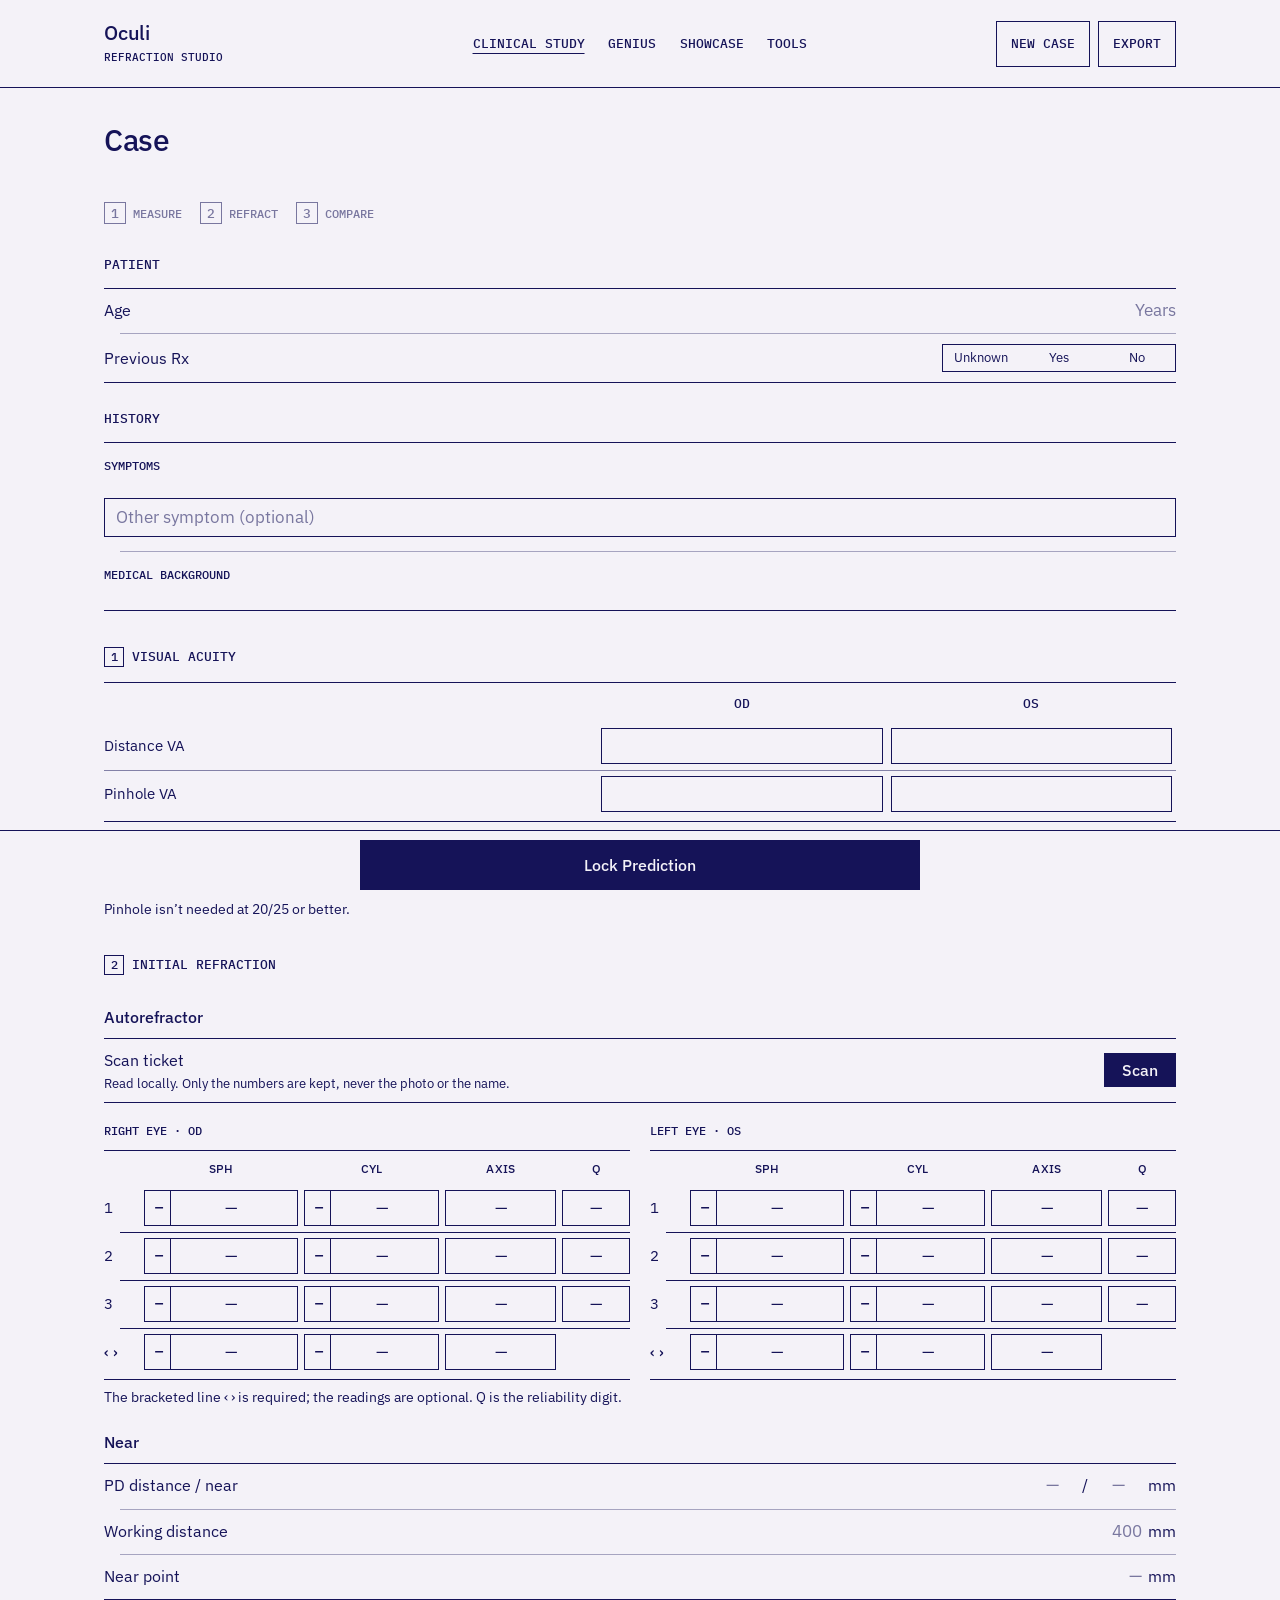
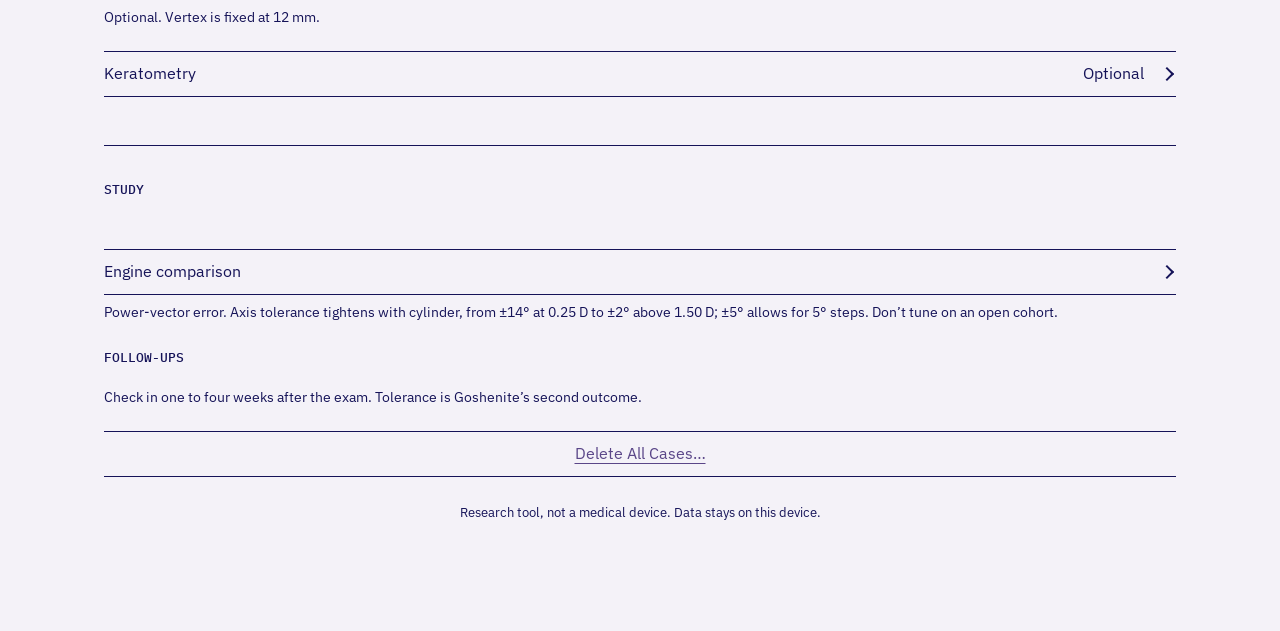
==== commit 59e68306: "Polish copy and name the Showcase tools - Demotools becomes Showcase, with Clarity (vision compariso" ====
--- a/index.html
+++ b/index.html
@@ -33,7 +33,7 @@
       <div class="view-tabs" role="tablist" aria-label="Workspace">
         <button id="caseTab" role="tab" aria-selected="true" aria-controls="casePanel" type="button">Clinical Study</button>
         <button id="geniusTab" role="tab" aria-selected="false" aria-controls="geniusPanel" tabindex="-1" type="button">Genius</button>
-        <button id="demoTab" role="tab" aria-selected="false" aria-controls="demoPanel" tabindex="-1" type="button">Demotools</button>
+        <button id="showcaseTab" role="tab" aria-selected="false" aria-controls="showcasePanel" tabindex="-1" type="button">Showcase</button>
         <button id="calculatorTab" role="tab" aria-selected="false" aria-controls="calculatorPanel" tabindex="-1" type="button">Tools</button>
       </div>
       <div class="nav-actions" id="caseActions">
@@ -88,7 +88,7 @@
           <div class="chips" id="medicalChips"></div>
         </div>
       </div>
-      <p id="warningNote" class="group-footer warning-footer" hidden>New flashes or floaters are a warning sign. Refer to an eye doctor before prescribing.</p>
+      <p id="warningNote" class="group-footer warning-footer" hidden>New flashes or floaters: refer to an eye doctor before prescribing.</p>
       <h2 class="group-header section-header"><span class="section-number">1</span>Visual acuity</h2>
       <div class="group va-group">
         <table class="va-table va-table-2">
@@ -108,7 +108,7 @@
           </div>
         </div>
       </div>
-      <p class="group-footer">Pinhole is not needed for an eye that already reads 20/25 or better.</p>
+      <p class="group-footer">Pinhole isn’t needed at 20/25 or better.</p>
 
       <h2 class="group-header section-header"><span class="section-number">2</span>Initial refraction</h2>
       <fieldset id="previousRxFields" hidden disabled>
@@ -122,7 +122,7 @@
           <label class="row"><span class="row-label">Time wearing this Rx</span><span class="row-value"><input id="previousWornMonths" class="row-input num short" type="number" min="0" max="600" step="1" list="rxDurationOptions" placeholder="Unknown" aria-label="Time wearing previous Rx in months" /><span class="unit">months</span></span></label>
         </div>
         <datalist id="rxDurationOptions"><option value="3"></option><option value="6"></option><option value="12"></option><option value="18"></option><option value="24"></option><option value="36"></option><option value="60"></option><option value="120"></option></datalist>
-        <p class="group-footer">Minus cylinder. Leave cylinder blank for sphere only. Duration is optional context: blank is unknown, 0 is under a month.</p>
+        <p class="group-footer">Minus cylinder; leave it blank for sphere only. Duration is optional (0 is under a month).</p>
       </fieldset>
 
       <h3 class="sub-header">Autorefractor</h3>
@@ -151,7 +151,7 @@
           <div class="group rx-table" id="ar-os"></div>
         </section>
       </div>
-      <p class="group-footer">Copy the three readings and the bracketed line ‹ ›. Only the bracketed line is required. Q is the reliability digit after each reading.</p>
+      <p class="group-footer">The bracketed line ‹ › is required; the readings are optional. Q is the reliability digit.</p>
 
       <h3 class="sub-header">Near</h3>
       <div class="group">
@@ -173,7 +173,7 @@
           <span class="row-value"><input id="nearPoint" class="row-input num" type="text" inputmode="decimal" placeholder="—" aria-label="Near point in mm" /><span class="unit">mm</span></span>
         </label>
       </div>
-      <p class="group-footer">Optional. Refraction uses a fixed 12 mm vertex.</p>
+      <p class="group-footer">Optional. Vertex is fixed at 12 mm.</p>
 
       <details class="group disclosure" id="kSection">
         <summary class="row disclosure-row"><span class="row-label">Keratometry</span><span class="row-detail">Optional</span></summary>
@@ -226,7 +226,7 @@
           </div>
         </div>
       </div>
-      <p class="group-footer">Optional, about ten seconds. If the patient still reads the same line through +0.25 D, the Rx may carry extra minus.</p>
+      <p class="group-footer">Optional. If the line still holds through +0.25 D, the Rx may carry extra minus.</p>
 
       <h2 class="group-header">Endpoint</h2>
       <div class="group">
@@ -256,7 +256,7 @@
           </div>
         </div>
       </fieldset>
-      <p class="group-footer">The endpoint is the refined result before any prescribing decision: the most plus that gives the best acuity.</p>
+      <p class="group-footer">The refined result before prescribing: the most plus for the best acuity.</p>
     </fieldset>
 
     <!-- 3 · Compare ------------------------------------------------------- -->
@@ -275,7 +275,7 @@
           </div>
         </div>
       </div>
-      <p class="group-footer">5 use as is · 4 minor change · 3 clinically meaningful change · 2 major change · 1 reject. Required to save. Goshenite learns from this rating and from the patient's tolerance at follow-up.</p>
+      <p class="group-footer">5 as is · 4 minor change · 3 meaningful change · 2 major change · 1 reject. Required to save; Goshenite learns from it.</p>
     </section>
 
     <!-- Study ------------------------------------------------------------- -->
@@ -289,25 +289,25 @@
         <summary class="row disclosure-row"><span class="row-label">Engine comparison</span><span class="row-detail" id="engineCompareDetail"></span></summary>
         <div id="engineCompare" class="engine-compare"></div>
       </details>
-      <p class="group-footer">Power-vector error, with an axis tolerance that tightens as cylinder grows (±14° at 0.25 D to ±2° above 1.50 D). ±5° allows for axes recorded in 5° steps. Don't tune an engine on a cohort that is still open.</p>
+      <p class="group-footer">Power-vector error. Axis tolerance tightens with cylinder, from ±14° at 0.25 D to ±2° above 1.50 D; ±5° allows for 5° steps. Don’t tune on an open cohort.</p>
 
       <h2 class="group-header">Follow-ups</h2>
       <div class="group" id="followUpList"></div>
-      <p class="group-footer" id="followUpFooter">Ask how the new glasses are going one to four weeks after the exam. Patient tolerance is Goshenite's second outcome.</p>
+      <p class="group-footer" id="followUpFooter">Check in one to four weeks after the exam. Tolerance is Goshenite’s second outcome.</p>
 
       <div class="group">
         <button id="clearDataBtn" class="row row-button destructive" type="button">Delete All Cases…</button>
       </div>
     </section>
 
-    <p class="footnote">Research prototype. Not a validated medical device or a basis for prescribing on its own. Data stays on this device.</p>
+    <p class="footnote">Research tool, not a medical device. Data stays on this device.</p>
   </section>
 
   <!-- ================================================================ Genius -->
   <section class="content genius-panel" id="geniusPanel" role="tabpanel" aria-labelledby="geniusTab" tabindex="0" hidden>
     <div class="large-title">
       <h1>Genius</h1>
-      <p class="title-sub">Visual assessment and guided refraction · development preview.</p>
+      <p class="title-sub">Visual assessment and guided refraction.</p>
     </div>
 
     <ol class="stepper" id="geniusStepper" aria-label="Genius progress">
@@ -339,7 +339,7 @@
           </div>
         </div>
       </div>
-      <p class="group-footer" id="geniusAgeNote">Enter the age, or the birthdate and the age fills in.</p>
+      <p class="group-footer" id="geniusAgeNote">A birthdate fills in the age.</p>
 
       <h2 class="group-header">History</h2>
       <div class="group">
@@ -379,7 +379,7 @@
           </div>
         </div>
       </div>
-      <p class="group-footer">Any warning sign stops Genius. These need an eye doctor before any prescription.</p>
+      <p class="group-footer">Any warning sign needs an eye doctor first.</p>
 
       <h2 class="group-header section-header"><span class="section-number">1</span>Visual acuity</h2>
       <div class="group va-group" data-keep>
@@ -397,7 +397,7 @@
           </tbody>
         </table>
       </div>
-      <p class="group-footer">Optional. The with-glasses rows appear when the patient wears glasses.</p>
+      <p class="group-footer">Optional. With-glasses rows appear when the patient wears glasses.</p>
 
       <h2 class="group-header section-header"><span class="section-number">2</span>Initial refraction</h2>
       <fieldset id="geniusGlassesFields" hidden disabled>
@@ -407,7 +407,7 @@
           <section class="eye-section"><div class="group rx-table final" id="genius-prev-os"></div></section>
         </div>
         <div class="group"><label class="row"><span class="row-label">ADD</span><select id="geniusPrevAdd" class="row-select"></select></label></div>
-        <p class="group-footer">Minus cylinder. Leave cylinder blank for sphere only.</p>
+        <p class="group-footer">Minus cylinder; leave it blank for sphere only.</p>
       </fieldset>
       <h3 class="sub-header">Autorefractor</h3>
       <div class="group">
@@ -434,7 +434,7 @@
           <div class="group rx-table" id="genius-ar-os"></div>
         </section>
       </div>
-      <p class="group-footer">Copy the three readings and the bracketed line ‹ ›. Only the bracketed line is required; repeats let Genius check fixation.</p>
+      <p class="group-footer">The bracketed line ‹ › is required; the readings let Genius check fixation.</p>
 
       <h3 class="sub-header">Near</h3>
       <div class="group">
@@ -452,7 +452,7 @@
           <span class="row-value"><input id="geniusNearWd" class="row-input num" type="text" inputmode="decimal" placeholder="400" aria-label="Near working distance in mm" /><span class="unit">mm</span></span>
         </label>
       </div>
-      <p class="group-footer">Refraction uses a fixed 12 mm vertex.</p>
+      <p class="group-footer">Vertex is fixed at 12 mm.</p>
 
 
       <h2 class="group-header section-header"><span class="section-number">3</span>Pre-diagnosis</h2>
@@ -467,7 +467,7 @@
           </div>
         </div>
       </div>
-      <p class="group-footer" id="geniusDxNote">Ticked from the autorefractor and age: spherical equivalent of −0.50 D or more is myopia, +0.50 D or more hyperopia, cylinder of 0.50 D or more astigmatism, age 40 or over presbyopia. Change any box.</p>
+      <p class="group-footer" id="geniusDxNote">Suggested from the autorefractor and age. Change any box.</p>
 
       <h2 class="group-header section-header"><span class="section-number">4</span>Vision comparison</h2>
       <div class="group" data-keep id="geniusCompareControls">
@@ -497,8 +497,8 @@
           <figcaption><strong>True vision</strong><span id="geniusCompareTrueNote"></span></figcaption>
         </figure>
       </div>
-      <p class="group-footer" id="geniusCompareStatus">Needs the age and the autorefractor lines in section 2. Works at any age.</p>
-      <p class="group-footer compare-disclaimer">An optical illustration of focus only, for a 4 mm pupil. It cannot show how this patient perceives, and it says nothing about eye health.</p>
+      <p class="group-footer" id="geniusCompareStatus">Uses the age and the autorefractor lines above.</p>
+      <p class="group-footer compare-disclaimer">An illustration of focus only. It can’t show how the patient perceives, or anything about eye health.</p>
 
       <p id="geniusError" class="form-error" role="status" aria-live="polite"></p>
       <div class="form-actions">
@@ -512,7 +512,7 @@
       <p class="eyebrow">Refer</p>
       <h2>See an eye doctor first</h2>
       <p id="geniusStopReason"></p>
-      <p>Genius does not propose a prescription in this case.</p>
+      <p>Genius won’t propose an Rx in this case.</p>
     </section>
 
     <section id="geniusResults" aria-labelledby="geniusResultsTitle" hidden>
@@ -554,7 +554,7 @@
           </div>
         </div>
       </div>
-      <p class="group-footer">Put the proposed Rx in a trial frame and check each eye, both eyes, and near when there is an ADD. Refine only if needed.</p>
+      <p class="group-footer">Check each eye, both eyes, and near when there is an ADD. Refine only if needed.</p>
 
       <fieldset id="geniusRefineFields" hidden disabled>
         <div class="eye-columns">
@@ -572,13 +572,13 @@
 
       <p id="geniusVerifyError" class="form-error" role="status" aria-live="polite"></p>
       <div class="form-actions">
-        <button id="geniusPreview" class="button-primary" type="button">Prepare Preview</button>
+        <button id="geniusPreview" class="button-primary" type="button">Prepare Card</button>
       </div>
     </section>
 
     <section id="geniusPrescription" class="genius-prescription" aria-labelledby="geniusPrescriptionTitle" hidden>
       <h2 class="group-header" id="geniusPrescriptionTitle">Prescription card</h2>
-      <p class="group-footer card-howto">9 × 16 cm. Print both sides, flipping on the long edge, then fold in half with the Rx inside.</p>
+      <p class="group-footer card-howto">9 × 16 cm. Print double-sided, flip on the long edge, and fold in half.</p>
       <div class="rx-faces">
         <figure class="rx-face">
           <figcaption class="rx-face-label">Inside</figcaption>
@@ -608,7 +608,7 @@
                 <label><input type="checkbox" data-lens="Bifocal" /><span>Bifocal</span></label>
                 <label><input type="checkbox" data-lens="Occupational" /><span>Occupational</span></label>
               </div>
-              <p class="prescription-warning" role="note"><strong>Development preview.</strong> This is not a prescription, is not clinical guidance, and is not indicative of the final product.</p>
+              <p class="prescription-warning" role="note"><strong>Not a prescription.</strong> Confirm with an eye exam.</p>
             </div>
             <div class="rx-panel rx-panel-bottom">
               <div class="rx-fit" id="rxFit">
@@ -643,15 +643,15 @@
           <div class="rx-card rx-card-outside" id="rxCardOutside">
             <div class="rx-panel rx-cover">
               <div class="rx-cover-mark"><span class="rx-wordmark">Oculi</span><span class="rx-emblem" id="rxCoverEmblem" aria-hidden="true"></span></div>
-              <h3 class="rx-cover-title">Prescription preview</h3>
-              <p class="rx-cover-body">A record of a guided refraction preview made with Oculi. It is not a prescription and must be confirmed by an independent eye examination.</p>
+              <h3 class="rx-cover-title">About this card</h3>
+              <p class="rx-cover-body">A record of a guided refraction made with Oculi. It is not a prescription; confirm it with an eye exam.</p>
               <p class="rx-cover-meta"><span id="rxCoverPatient"></span><span id="rxCoverDate"></span></p>
               <span class="rx-band" aria-hidden="true"></span>
             </div>
             <div class="rx-panel rx-back">
               <h3 class="rx-back-title">Adapting to new glasses</h3>
               <ul class="rx-back-list" id="rxBackList">
-                <li>Wear them full-time for the first week. Things can look slightly different for a few days.</li>
+                <li>Wear them full-time for the first week; things may look different for a few days.</li>
                 <li>With progressive lenses, read through the lower part and turn your head to look to the side.</li>
                 <li>Come back if headaches, dizziness or double vision last beyond the first week.</li>
                 <li>Clean them with water and mild soap, dry them with a soft cloth, and keep them in their case.</li>
@@ -669,22 +669,22 @@
       </div>
     </section>
 
-    <p class="footnote">Nothing entered in Genius is saved or added to the Clinical Study.</p>
+    <p class="footnote">Nothing in Genius is saved.</p>
   </section>
 
   <!-- ================================================================ Tools -->
-  <!-- ================================================================== Demotools -->
-  <section class="content demo-panel" id="demoPanel" role="tabpanel" aria-labelledby="demoTab" tabindex="0" hidden>
+  <!-- ================================================================== Showcase -->
+  <section class="content showcase-panel" id="showcasePanel" role="tabpanel" aria-labelledby="showcaseTab" tabindex="0" hidden>
     <div class="large-title">
-      <h1>Demotools</h1>
-      <p class="title-sub">Show a patient what a correction and a lens choice change.</p>
-    </div>
-    <div class="calculator-tabs demo-tabs" role="tablist" aria-label="Demotools">
-      <button id="demoVisionTab" role="tab" aria-selected="true" aria-controls="demoVisionForm" type="button">True Vision</button>
-      <button id="demoLensTab" role="tab" aria-selected="false" aria-controls="demoLensForm" tabindex="-1" type="button">Frame/Lens Preview</button>
-    </div>
-
-    <form id="demoVisionForm" class="demo-tool" role="tabpanel" aria-labelledby="demoVisionTab" novalidate>
+      <h1>Showcase</h1>
+      <p class="title-sub">Show patients what their new Rx and lenses change.</p>
+    </div>
+    <div class="calculator-tabs showcase-tabs" role="tablist" aria-label="Showcase">
+      <button id="clarityTab" role="tab" aria-selected="true" aria-controls="clarityForm" type="button">Clarity</button>
+      <button id="lensStudioTab" role="tab" aria-selected="false" aria-controls="lensStudioForm" tabindex="-1" type="button">Lens Studio</button>
+    </div>
+
+    <form id="clarityForm" class="showcase-tool" role="tabpanel" aria-labelledby="clarityTab" novalidate>
       <h2 class="group-header">Patient</h2>
       <div class="group">
         <label class="row"><span class="row-label">Age</span>
@@ -710,7 +710,7 @@
         <section class="eye-section"><h4 class="eye-header">Left eye · OS</h4><div class="group rx-table" data-rx="tvFinOs" data-eye="OS"></div></section>
       </div>
       <div class="group"><label class="row"><span class="row-label">ADD</span><select id="tvFinAdd" class="row-select"></select></label></div>
-      <p class="group-footer">The Rx you found. Enter the eye you will show; the other is optional.</p>
+      <p class="group-footer">Only the eye you show is required.</p>
 
       <h2 class="group-header">Comparison</h2>
       <div class="group">
@@ -734,11 +734,11 @@
         <figure><canvas id="tvCanvasTrue" width="280" height="360" role="img" aria-label="Chart as seen with the final Rx"></canvas>
           <figcaption><strong>True vision</strong><span id="tvTrueNote"></span></figcaption></figure>
       </div>
-      <p class="group-footer" id="tvStatus" role="status" aria-live="polite">Works at any age. Nothing entered here is saved.</p>
-      <p class="group-footer compare-disclaimer">An optical illustration of focus only, for a 4 mm pupil, rendered by ZL Retina. It cannot show how this patient perceives, and it says nothing about eye health.</p>
+      <p class="group-footer" id="tvStatus" role="status" aria-live="polite">Nothing here is saved.</p>
+      <p class="group-footer compare-disclaimer">An illustration of focus only. It can’t show how the patient perceives, or anything about eye health.</p>
     </form>
 
-    <form id="demoLensForm" class="demo-tool" role="tabpanel" aria-labelledby="demoLensTab" novalidate hidden>
+    <form id="lensStudioForm" class="showcase-tool" role="tabpanel" aria-labelledby="lensStudioTab" novalidate hidden>
       <h2 class="group-header">Frame</h2>
       <div class="group">
         <label class="row"><span class="row-label">Shape</span>
@@ -750,7 +750,7 @@
         <label class="row"><span class="row-label">Lens height · B</span><span class="row-value"><input id="flB" class="row-input num" type="text" inputmode="decimal" value="38" /><span class="unit">mm</span></span></label>
         <label class="row"><span class="row-label">Bridge · DBL</span><span class="row-value"><input id="flDbl" class="row-input num" type="text" inputmode="decimal" value="18" /><span class="unit">mm</span></span></label>
       </div>
-      <p class="group-footer">A, B and DBL are printed inside the temple, for example 52□18.</p>
+      <p class="group-footer">Printed inside the temple, as in 52□18.</p>
       <h2 class="group-header">Fitting</h2>
       <div class="group">
         <div class="row"><span class="row-label">Eye</span>
@@ -762,26 +762,26 @@
         <label class="row"><span class="row-label">Monocular PD</span><span class="row-value"><input id="flPd" class="row-input num" type="text" inputmode="decimal" value="31" /><span class="unit">mm</span></span></label>
         <label class="row"><span class="row-label">Fitting height</span><span class="row-value"><input id="flFh" class="row-input num" type="text" inputmode="decimal" placeholder="B ÷ 2" /><span class="unit">mm</span></span></label>
       </div>
-      <h2 class="group-header">Rx A · Rx B</h2>
+      <h2 class="group-header">Prescriptions</h2>
       <div class="eye-columns">
         <section class="eye-section"><label class="eye-header rx-name"><span>Rx A</span><input id="flNameA" class="inline-input" type="text" maxlength="24" value="Current" aria-label="Rx A name" /></label><div class="group rx-table" data-rx="flRxA" data-eye="A"></div></section>
         <section class="eye-section"><label class="eye-header rx-name"><span>Rx B</span><input id="flNameB" class="inline-input" type="text" maxlength="24" value="New" aria-label="Rx B name" /></label><div class="group rx-table" data-rx="flRxB" data-eye="B"></div></section>
       </div>
       <p class="group-footer">Polycarbonate · index 1.586 · Abbe 30 · 1.20 g/cm³ · single vision.</p>
-      <div class="form-actions"><button class="button-primary" type="submit" id="flShow">Preview Lenses</button><button class="quiet-button" type="button" id="flReset">Clear</button></div>
+      <div class="form-actions"><button class="button-primary" type="submit" id="flShow">Compare Lenses</button><button class="quiet-button" type="button" id="flReset">Clear</button></div>
       <p class="form-error" id="flError" role="status" aria-live="polite"></p>
       <div class="lens-compare" id="flCompare" hidden aria-live="polite">
         <figure class="lens-figure" id="flFigA"></figure>
         <figure class="lens-figure" id="flFigB"></figure>
       </div>
-      <p class="group-footer" id="flNotes" hidden>Edged thickness from ZL Thickness on the frame shape above, drawn as you face the wearer. The band round the rim is the edge thickness at true scale; the + marks the optical centre, the accent dot the thickest edge and the ink dot the thinnest. Base curves follow Vogel's rule; centre and edge are held to at least 1.0 mm. Bevel, polish and drill mounts are not modelled, so a lab's figures can differ by a few tenths. Colour fringing is Prentice prism ÷ Abbe number; about 0.10 Δ is where fringes start to be noticed. The strips show it at the scale of the True Vision chart.</p>
+      <p class="group-footer" id="flNotes" hidden>Drawn as you face the wearer, edge thickness to scale: + optical centre, accent dot thickest edge, ink dot thinnest. Bevelling and mounting can shift the figures by a few tenths of a millimetre. Colour fringing shows from about 0.10 Δ.</p>
     </form>
   </section>
 
   <section class="content calculator-panel" id="calculatorPanel" role="tabpanel" aria-labelledby="calculatorTab" tabindex="0" hidden>
     <div class="large-title">
       <h1>Tools</h1>
-      <p class="title-sub">Optical calculations only. Nothing here reads or saves patient cases.</p>
+      <p class="title-sub">Quick optical conversions. Nothing here is saved.</p>
     </div>
     <div class="calculator-tabs" role="tablist" aria-label="Optical tools">
       <button id="calculatorConversionTab" role="tab" aria-selected="true" aria-controls="calculatorToolPanel" type="button" data-calculator-tool="conversion">Vertex</button>
@@ -816,7 +816,7 @@
             <label class="row" for="calcAxisOs"><span class="row-label">Axis</span><span class="row-value"><input id="calcAxisOs" class="row-input num" type="text" inputmode="numeric" autocomplete="off" placeholder="90" aria-describedby="calculatorError axisHint" /><span class="unit unit-deg">°</span></span></label>
           </div>
         </fieldset>
-        <p id="axisHint" class="group-footer">Axis 1–180°. Enter 0 cylinder for sphere only. Leave an eye blank if unused.</p>
+        <p id="axisHint" class="group-footer">Axis 1–180°. Use 0 cylinder for sphere only.</p>
         <div id="vertexControls">
           <h2 class="group-header">Vertex distance</h2>
           <div class="group">
@@ -957,7 +957,7 @@
     <div class="zl-splash-text">
       <p class="zl-label">ZepheniaLabs</p>
       <h1 id="zlSplashName">Oculi</h1>
-      <p><span id="zlSplashVersion"></span> · Research tool. Not a validated medical device; every result needs an independent exam.</p>
+      <p><span id="zlSplashVersion"></span> · Research tool, not a medical device. Confirm every result with an eye exam.</p>
     </div>
     <button id="zlSplashContinue" class="zl-splash-continue" type="button">Continue</button>
   </div>
@@ -990,7 +990,7 @@
         <div class="row"><span class="row-label">Data</span><span class="row-detail">Stays on this device</span></div>
         <div class="row"><span class="row-label">Typeface</span><span class="row-detail">IBM Plex · <a href="assets/fonts/IBM-Plex-OFL.txt" target="_blank" rel="noopener">SIL Open Font License</a></span></div>
       </div>
-      <p class="group-footer" id="aboutPaletteNote">Oculi wears the ZepheniaLabs theme you choose here. Zephyr, following the device, is the default.</p>
+      <p class="group-footer" id="aboutPaletteNote">Choose a ZepheniaLabs theme. Zephyr, following the device, is the default.</p>
       <p class="about-motto">ZepheniaLabs · De L’existence a L’existant</p>
       <form method="dialog"><button class="button-primary about-done" value="done">Done</button></form>
     </div>
@@ -1020,8 +1020,8 @@
   <script src="js/vision-compare.js"></script>
   <script src="js/genius.js"></script>
   <script src="js/zl-thickness.js"></script>
-  <script src="js/lens-preview.js"></script>
-  <script src="js/demotools.js"></script>
+  <script src="js/lens-studio.js"></script>
+  <script src="js/showcase.js"></script>
   <script src="js/zl-field.js"></script>
   <script src="js/studio.js"></script>
   <script src="js/workspace.js"></script>
--- a/css/app.css
+++ b/css/app.css
@@ -891,10 +891,10 @@
 #geniusCompareControls .row-button { color: var(--tint); }
 #geniusCompareControls .row-button:disabled { color: var(--label-3); cursor: progress; }
 
-/* ------------------------------------------------------------------ Demotools */
-
-.demo-tabs { grid-template-columns: repeat(2, minmax(0, 1fr)); margin: 4px 0 8px; }
-.demo-tool .vision-compare { margin-top: 20px; }
+/* ------------------------------------------------------------------ Showcase */
+
+.showcase-tabs { grid-template-columns: repeat(2, minmax(0, 1fr)); margin: 4px 0 8px; }
+.showcase-tool .vision-compare { margin-top: 20px; }
 .eye-header.rx-name { display: flex; align-items: center; gap: 10px; }
 .eye-header.rx-name span { flex: none; }
 .eye-header.rx-name .inline-input { flex: 1 1 auto; min-width: 0; max-width: 200px; text-transform: none; }
--- a/css/coat.css
+++ b/css/coat.css
@@ -276,7 +276,7 @@
 }
 .group > .disclosure-row { padding-right: 4px; } /* room for the turned chevron */
 
-/* Demotools: ink for the lens, accent for what to look at */
+/* Showcase: ink for the lens, accent for what to look at */
 .lens-band { fill: var(--zl-ink); opacity: 0.8; }
 .lens-rim { stroke: var(--zl-ink); }
 .lens-oc, .lens-callout { stroke: var(--zl-accent); fill: var(--zl-accent); }
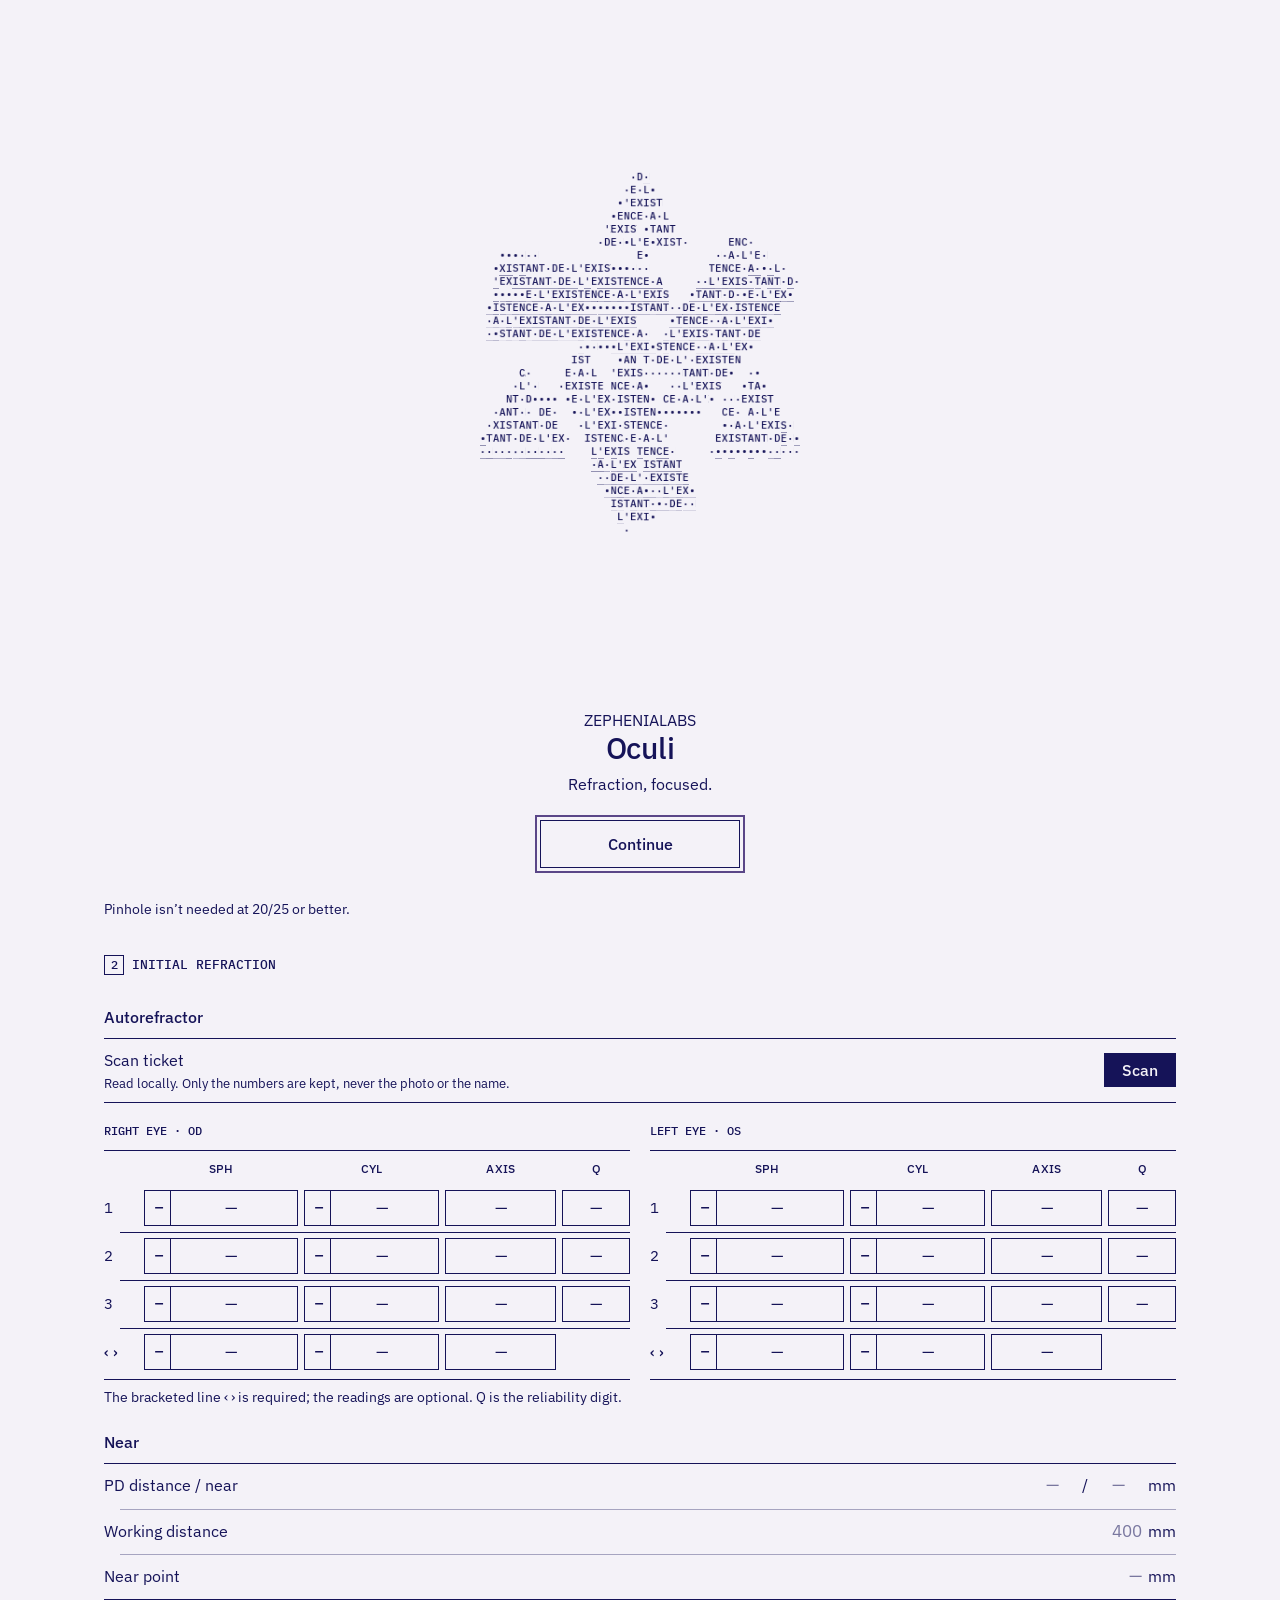
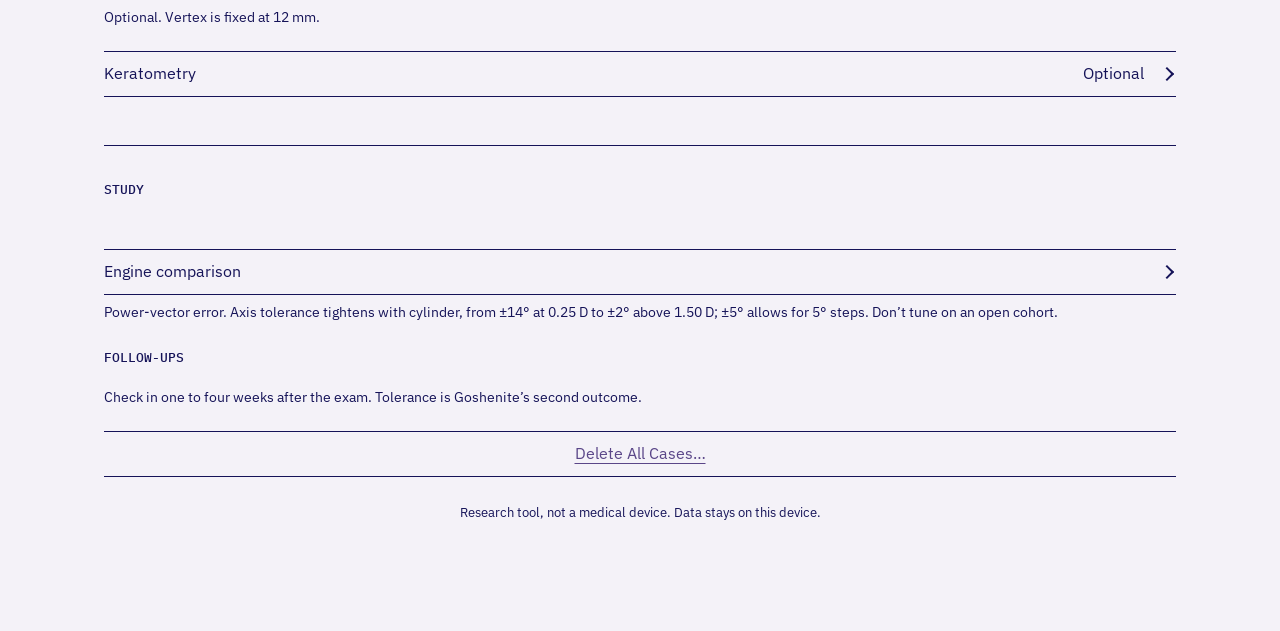
==== commit 43bd1384: "Show full frames in Lens Studio; splash reads "Refraction, focused." - Lens Studio draws both lenses" ====
--- a/index.html
+++ b/index.html
@@ -584,7 +584,7 @@
           <figcaption class="rx-face-label">Inside</figcaption>
           <div class="rx-card" id="rxCardInside">
             <div class="rx-panel rx-panel-top">
-              <div class="rx-card-head"><span class="rx-label">Oculi · Genius</span><span class="prescription-badge">Not a prescription</span></div>
+              <div class="rx-card-head"><span class="rx-label">Oculi · Genius</span><span class="prescription-badge">Not indicative of the final product</span></div>
               <label class="rx-line" for="geniusPrescriptionDate"><span class="rx-label">Date</span>
                 <input id="geniusPrescriptionDate" type="date" />
                 <span id="geniusPrescriptionDatePrint" class="prescription-print-value"></span>
@@ -608,7 +608,7 @@
                 <label><input type="checkbox" data-lens="Bifocal" /><span>Bifocal</span></label>
                 <label><input type="checkbox" data-lens="Occupational" /><span>Occupational</span></label>
               </div>
-              <p class="prescription-warning" role="note"><strong>Not a prescription.</strong> Confirm with an eye exam.</p>
+              <p class="prescription-warning" role="note"><strong>Not indicative of the final product.</strong> Confirm with an eye exam.</p>
             </div>
             <div class="rx-panel rx-panel-bottom">
               <div class="rx-fit" id="rxFit">
@@ -644,7 +644,7 @@
             <div class="rx-panel rx-cover">
               <div class="rx-cover-mark"><span class="rx-wordmark">Oculi</span><span class="rx-emblem" id="rxCoverEmblem" aria-hidden="true"></span></div>
               <h3 class="rx-cover-title">About this card</h3>
-              <p class="rx-cover-body">A record of a guided refraction made with Oculi. It is not a prescription; confirm it with an eye exam.</p>
+              <p class="rx-cover-body">A record of a guided refraction made with Oculi. Confirm it with an eye exam.</p>
               <p class="rx-cover-meta"><span id="rxCoverPatient"></span><span id="rxCoverDate"></span></p>
               <span class="rx-band" aria-hidden="true"></span>
             </div>
@@ -753,28 +753,25 @@
       <p class="group-footer">Printed inside the temple, as in 52□18.</p>
       <h2 class="group-header">Fitting</h2>
       <div class="group">
-        <div class="row"><span class="row-label">Eye</span>
-          <div class="segmented" id="flEye" data-value="od" role="radiogroup" aria-label="Eye">
-            <button type="button" data-value="od" role="radio" aria-checked="true">OD</button>
-            <button type="button" data-value="os" role="radio">OS</button>
-          </div>
-        </div>
-        <label class="row"><span class="row-label">Monocular PD</span><span class="row-value"><input id="flPd" class="row-input num" type="text" inputmode="decimal" value="31" /><span class="unit">mm</span></span></label>
+        <label class="row"><span class="row-label">PD · OD</span><span class="row-value"><input id="flPdOd" class="row-input num" type="text" inputmode="decimal" value="31" /><span class="unit">mm</span></span></label>
+        <label class="row"><span class="row-label">PD · OS</span><span class="row-value"><input id="flPdOs" class="row-input num" type="text" inputmode="decimal" value="31" /><span class="unit">mm</span></span></label>
         <label class="row"><span class="row-label">Fitting height</span><span class="row-value"><input id="flFh" class="row-input num" type="text" inputmode="decimal" placeholder="B ÷ 2" /><span class="unit">mm</span></span></label>
       </div>
       <h2 class="group-header">Prescriptions</h2>
       <div class="eye-columns">
-        <section class="eye-section"><label class="eye-header rx-name"><span>Rx A</span><input id="flNameA" class="inline-input" type="text" maxlength="24" value="Current" aria-label="Rx A name" /></label><div class="group rx-table" data-rx="flRxA" data-eye="A"></div></section>
-        <section class="eye-section"><label class="eye-header rx-name"><span>Rx B</span><input id="flNameB" class="inline-input" type="text" maxlength="24" value="New" aria-label="Rx B name" /></label><div class="group rx-table" data-rx="flRxB" data-eye="B"></div></section>
+        <section class="eye-section"><label class="eye-header rx-name"><span>Rx A</span><input id="flNameA" class="inline-input" type="text" maxlength="24" value="Current" aria-label="Rx A name" /></label><div class="group rx-table" data-rx-pair="flRxA"></div></section>
+        <section class="eye-section"><label class="eye-header rx-name"><span>Rx B</span><input id="flNameB" class="inline-input" type="text" maxlength="24" value="New" aria-label="Rx B name" /></label><div class="group rx-table" data-rx-pair="flRxB"></div></section>
       </div>
       <p class="group-footer">Polycarbonate · index 1.586 · Abbe 30 · 1.20 g/cm³ · single vision.</p>
       <div class="form-actions"><button class="button-primary" type="submit" id="flShow">Compare Lenses</button><button class="quiet-button" type="button" id="flReset">Clear</button></div>
       <p class="form-error" id="flError" role="status" aria-live="polite"></p>
       <div class="lens-compare" id="flCompare" hidden aria-live="polite">
-        <figure class="lens-figure" id="flFigA"></figure>
-        <figure class="lens-figure" id="flFigB"></figure>
-      </div>
-      <p class="group-footer" id="flNotes" hidden>Drawn as you face the wearer, edge thickness to scale: + optical centre, accent dot thickest edge, ink dot thinnest. Bevelling and mounting can shift the figures by a few tenths of a millimetre. Colour fringing shows from about 0.10 Δ.</p>
+        <figure class="frame-figure" id="flFigA"></figure>
+        <figure class="frame-figure" id="flFigB"></figure>
+        <section class="frame-data" id="flDataA"></section>
+        <section class="frame-data" id="flDataB"></section>
+      </div>
+      <p class="group-footer" id="flNotes" hidden>Drawn as you face the wearer, edge thickness to scale: + optical centre, filled dot thickest edge, open dot thinnest. A dot marks colour fringing a wearer may notice, from about 0.10 Δ. Bevelling and mounting can shift the figures by a few tenths of a millimetre.</p>
     </form>
   </section>
 
@@ -957,7 +954,7 @@
     <div class="zl-splash-text">
       <p class="zl-label">ZepheniaLabs</p>
       <h1 id="zlSplashName">Oculi</h1>
-      <p><span id="zlSplashVersion"></span> · Research tool, not a medical device. Confirm every result with an eye exam.</p>
+      <p>Refraction, focused.</p>
     </div>
     <button id="zlSplashContinue" class="zl-splash-continue" type="button">Continue</button>
   </div>
--- a/css/app.css
+++ b/css/app.css
@@ -898,29 +898,36 @@
 .eye-header.rx-name { display: flex; align-items: center; gap: 10px; }
 .eye-header.rx-name span { flex: none; }
 .eye-header.rx-name .inline-input { flex: 1 1 auto; min-width: 0; max-width: 200px; text-transform: none; }
-.lens-compare { display: grid; grid-template-columns: repeat(2, minmax(0, 1fr)); gap: 20px 32px; margin-top: 20px; }
-.lens-figure { margin: 0; min-width: 0; }
-.lens-figure figcaption strong { display: block; font-size: 15px; font-weight: 600; overflow-wrap: anywhere; }
-.lens-figure figcaption span { display: block; font-size: 13px; color: var(--label-2); font-variant-numeric: tabular-nums; }
-.lens-svg { display: block; width: 100%; max-width: 280px; height: auto; margin: 10px auto 0; }
+.lens-compare { display: grid; grid-template-columns: minmax(0, 1fr); grid-template-areas: "figA" "figB" "dataA" "dataB"; gap: 24px; margin-top: 20px; }
+#flFigA { grid-area: figA; } #flFigB { grid-area: figB; } #flDataA { grid-area: dataA; } #flDataB { grid-area: dataB; }
+@media (min-width: 860px) {
+  .lens-compare { grid-template-columns: minmax(0, 1.25fr) minmax(0, 1fr); grid-template-areas: "figA dataA" "figB dataB"; gap: 28px 40px; }
+}
+.frame-figure { margin: 0; min-width: 0; }
+.frame-figure figcaption strong, .frame-data-title { display: block; margin: 0; font-size: 15px; font-weight: 600; overflow-wrap: anywhere; }
+.frame-figure figcaption span { display: block; font-size: 13px; color: var(--label-2); font-variant-numeric: tabular-nums; }
+.frame-svg { display: block; width: 100%; max-width: 560px; height: auto; margin: 8px auto 0; }
+.frame-svg * { vector-effect: non-scaling-stroke; }
+.frame-svg .lens-tick { font-size: 3.4px; }
+.frame-bridge { fill: none; stroke: var(--label); stroke-width: 1.5; }
 .lens-band { fill: var(--label); opacity: 0.85; }
 .lens-rim { fill: none; stroke: var(--label); stroke-width: 1; }
-.lens-oc { stroke: var(--tint); stroke-width: 1.5; fill: none; }
-.lens-tick { font-size: 10px; fill: var(--label-2); }
+.lens-oc { fill: none; stroke: var(--tint); stroke-width: 1.5; }
+.lens-tick { fill: var(--label-2); }
 .lens-callout { stroke: var(--tint); fill: var(--tint); stroke-width: 1.2; }
 .lens-callout.thin { stroke: var(--label-2); fill: var(--label-2); }
-.lens-figures { display: grid; grid-template-columns: auto 1fr; gap: 0; margin: 12px 0 0; font-size: 13px; line-height: 18px; }
-.lens-figures dt, .lens-figures dd { padding: 3px 0; box-shadow: inset 0 -0.5px 0 var(--separator); }
-.lens-figures dt { padding-right: 12px; }
-.lens-figures dt { color: var(--label-2); }
-.lens-figures dd { margin: 0; text-align: right; font-variant-numeric: tabular-nums; overflow-wrap: anywhere; }
-.fringe-strips { display: grid; gap: 8px; margin-top: 12px; }
+circle.lens-callout.thin { fill: var(--background, #FFFFFF); }
+.frame-data { min-width: 0; }
+.lens-table { width: 100%; margin-top: 8px; border-collapse: collapse; font-size: 13px; line-height: 18px; }
+.lens-table th, .lens-table td { padding: 4px 0; box-shadow: inset 0 -0.5px 0 var(--separator); }
+.lens-table thead th { font-weight: 500; color: var(--label-2); text-align: right; }
+.lens-table tbody th { font-weight: 400; color: var(--label-2); text-align: left; padding-right: 12px; }
+.lens-table td { text-align: right; font-variant-numeric: tabular-nums; white-space: nowrap; padding-left: 12px; }
+.lens-table td.notice::before { content: "●"; margin-right: 6px; font-size: 8px; vertical-align: 1px; color: var(--tint); }
+.fringe-strips { display: grid; grid-template-columns: repeat(2, minmax(0, 1fr)); gap: 10px 12px; margin-top: 12px; }
 .fringe-strips > div { display: grid; gap: 4px; }
 .fringe-label { font-size: 12px; color: var(--label-2); }
 .fringe-strip { display: block; width: 100%; max-width: 240px; height: auto; aspect-ratio: 240 / 46; background: #FFFFFF; }
-@media (max-width: 560px) {
-  .lens-compare { grid-template-columns: minmax(0, 1fr); }
-}
 
 /* ------------------------------------------------------------------ Clinical Study · rating and follow-ups */
 
--- a/css/coat.css
+++ b/css/coat.css
@@ -175,7 +175,7 @@
 .rx-card * { color: var(--ink); }
 .rx-panel { position: relative; display: flex; flex-direction: column; min-height: 0; padding: calc(5 * var(--mm)); overflow: hidden; }
 .rx-panel-top { box-shadow: inset 0 -1px 0 rgba(21, 19, 88, 0.25); }
-.rx-panel-top::after { content: "NOT A PRESCRIPTION"; position: absolute; left: 50%; top: 52%; transform: translate(-50%, -50%) rotate(-28deg); font: 500 calc(6 * var(--mm))/1 var(--zl-font-sans); color: var(--ink); opacity: 0.06; white-space: nowrap; pointer-events: none; }
+.rx-panel-top::after { content: "NOT INDICATIVE OF THE FINAL PRODUCT"; position: absolute; left: 50%; top: 52%; transform: translate(-50%, -50%) rotate(-28deg); font: 500 calc(3.6 * var(--mm))/1 var(--zl-font-sans); color: var(--ink); opacity: 0.06; white-space: nowrap; pointer-events: none; }
 .rx-label { display: block; font: 500 calc(1.8 * var(--mm))/1.3 var(--zl-font-mono); text-transform: uppercase; letter-spacing: 0; }
 .rx-card-head { display: flex; justify-content: space-between; align-items: center; margin-bottom: calc(3.5 * var(--mm)); }
 .rx-card .prescription-badge { padding: calc(0.7 * var(--mm)) calc(1.5 * var(--mm)); box-shadow: inset 0 0 0 1px var(--ink); background: #FFFFFF; font: 500 calc(1.7 * var(--mm))/1 var(--zl-font-mono); text-transform: uppercase; }
@@ -282,11 +282,16 @@
 .lens-oc, .lens-callout { stroke: var(--zl-accent); fill: var(--zl-accent); }
 .lens-oc { fill: none; }
 .lens-callout.thin { stroke: var(--zl-ink); fill: var(--zl-ink); }
+circle.lens-callout.thin { fill: var(--zl-ground); }
 .lens-tick { fill: var(--zl-ink); font: 500 10px var(--zl-font-mono); }
-.lens-figure figcaption strong { font-weight: 500; color: var(--zl-ink); }
-.lens-figure figcaption span, .lens-figures dt { color: var(--zl-ink); opacity: 0.7; }
-.lens-figures { font-family: var(--zl-font-sans); }
-.lens-figures dd { font-family: var(--zl-font-mono); font-size: 12px; }
-.lens-figures dt, .lens-figures dd { box-shadow: inset 0 -1px 0 color-mix(in srgb, var(--zl-ink) 20%, transparent); }
 .fringe-label { font: 500 11px/1.2 var(--zl-font-mono); text-transform: uppercase; color: var(--zl-ink); }
 .fringe-strip { box-shadow: 0 0 0 1px var(--zl-ink); }
+.frame-figure figcaption strong, .frame-data-title { font-weight: 500; color: var(--zl-ink); }
+.frame-figure figcaption span { color: var(--zl-ink); opacity: 0.7; }
+.frame-bridge { stroke: var(--zl-ink); }
+.frame-svg .lens-tick { font: 500 3.4px var(--zl-font-mono); }
+.lens-table th, .lens-table td { box-shadow: inset 0 -1px 0 color-mix(in srgb, var(--zl-ink) 20%, transparent); }
+.lens-table thead th { font: 500 11px var(--zl-font-mono); color: var(--zl-ink); }
+.lens-table tbody th { color: var(--zl-ink); opacity: 0.75; }
+.lens-table td { font: 500 12px var(--zl-font-mono); color: var(--zl-ink); }
+.lens-table td.notice::before { color: var(--zl-accent); }
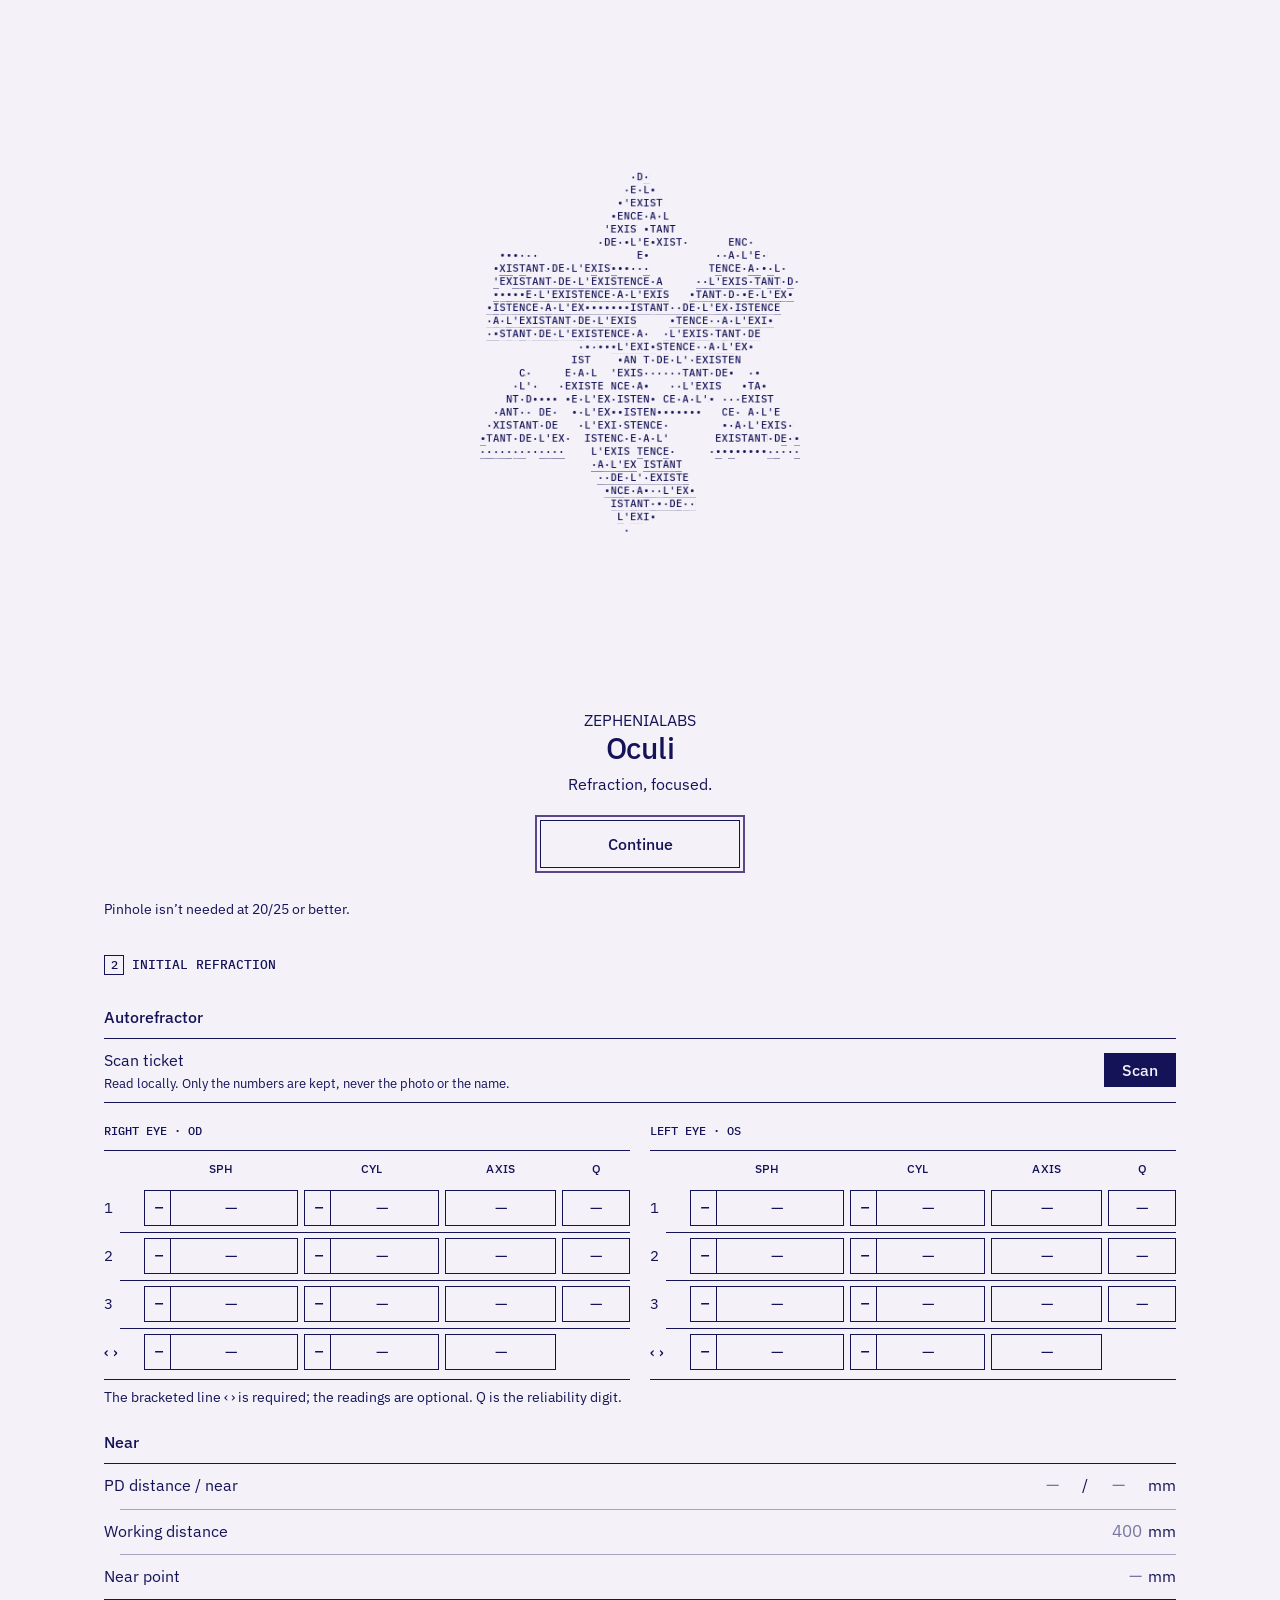
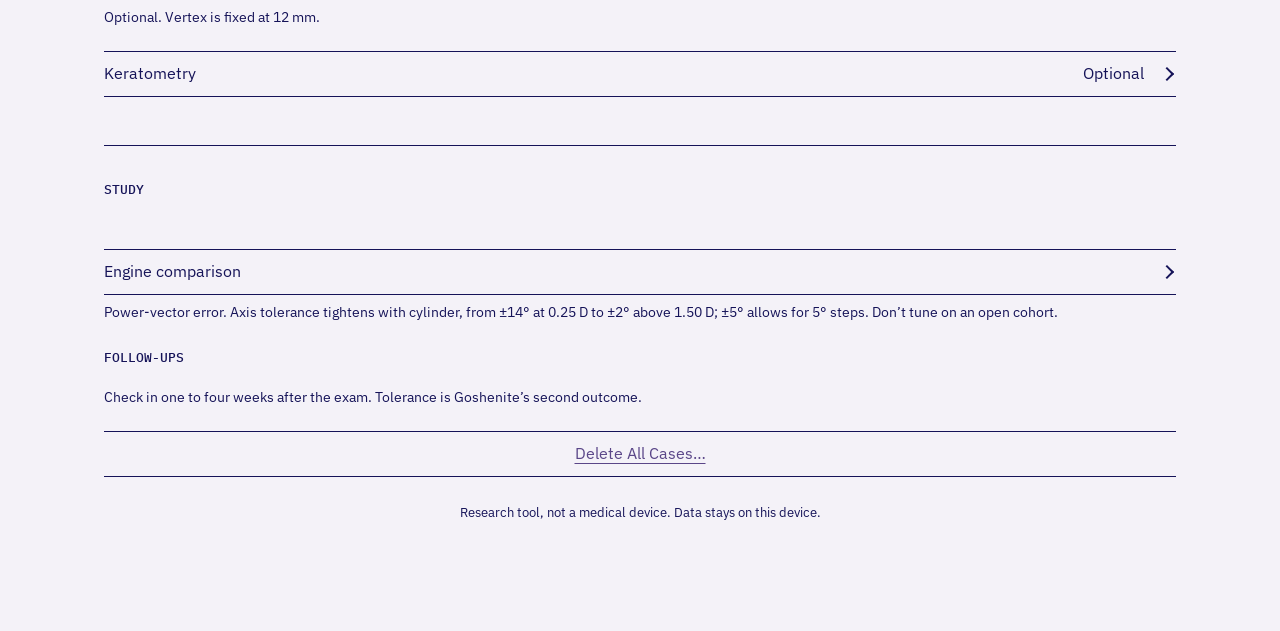
==== commit a2542f6f: "Clarity: both eyes (OU) and a photo for distance - Eye adds OU: each panel shows the eye that sees i" ====
--- a/index.html
+++ b/index.html
@@ -489,7 +489,7 @@
       </div>
       <div class="vision-compare" id="geniusCompare" data-keep hidden aria-live="polite">
         <figure>
-          <canvas id="geniusCompareCurrent" width="280" height="360" role="img" aria-label="Chart as seen with the current correction"></canvas>
+          <canvas id="geniusCompareCurrent" width="280" height="360" role="img" aria-label="Scene as seen with the current correction"></canvas>
           <figcaption><strong>Current vision</strong><span id="geniusCompareCurrentNote"></span></figcaption>
         </figure>
         <figure>
@@ -710,7 +710,7 @@
         <section class="eye-section"><h4 class="eye-header">Left eye · OS</h4><div class="group rx-table" data-rx="tvFinOs" data-eye="OS"></div></section>
       </div>
       <div class="group"><label class="row"><span class="row-label">ADD</span><select id="tvFinAdd" class="row-select"></select></label></div>
-      <p class="group-footer">Only the eye you show is required.</p>
+      <p class="group-footer">Only the eye you show is required; OU needs both.</p>
 
       <h2 class="group-header">Comparison</h2>
       <div class="group">
@@ -718,9 +718,10 @@
           <div class="segmented" id="tvEye" data-value="od" role="radiogroup" aria-label="Eye shown">
             <button type="button" data-value="od" role="radio" aria-checked="true">OD</button>
             <button type="button" data-value="os" role="radio">OS</button>
-          </div>
-        </div>
-        <div class="row"><span class="row-label">Chart</span>
+            <button type="button" data-value="ou" role="radio">OU</button>
+          </div>
+        </div>
+        <div class="row"><span class="row-label">View</span>
           <div class="segmented" id="tvScene" data-value="distance" role="radiogroup" aria-label="Chart distance">
             <button type="button" data-value="distance" role="radio" aria-checked="true">Distance</button>
             <button type="button" data-value="near" role="radio">Near</button>
@@ -729,9 +730,9 @@
       </div>
       <div class="form-actions"><button class="button-primary" type="submit" id="tvShow">Show Comparison</button><button class="quiet-button" type="button" id="tvReset">Clear</button></div>
       <div class="vision-compare" id="tvCompare" hidden aria-live="polite">
-        <figure><canvas id="tvCanvasCurrent" width="280" height="360" role="img" aria-label="Chart as seen with the current correction"></canvas>
+        <figure><canvas id="tvCanvasCurrent" width="280" height="360" role="img" aria-label="Scene as seen with the current correction"></canvas>
           <figcaption><strong>Current vision</strong><span id="tvCurrentNote"></span></figcaption></figure>
-        <figure><canvas id="tvCanvasTrue" width="280" height="360" role="img" aria-label="Chart as seen with the final Rx"></canvas>
+        <figure><canvas id="tvCanvasTrue" width="280" height="360" role="img" aria-label="Scene as seen with the final Rx"></canvas>
           <figcaption><strong>True vision</strong><span id="tvTrueNote"></span></figcaption></figure>
       </div>
       <p class="group-footer" id="tvStatus" role="status" aria-live="polite">Nothing here is saved.</p>
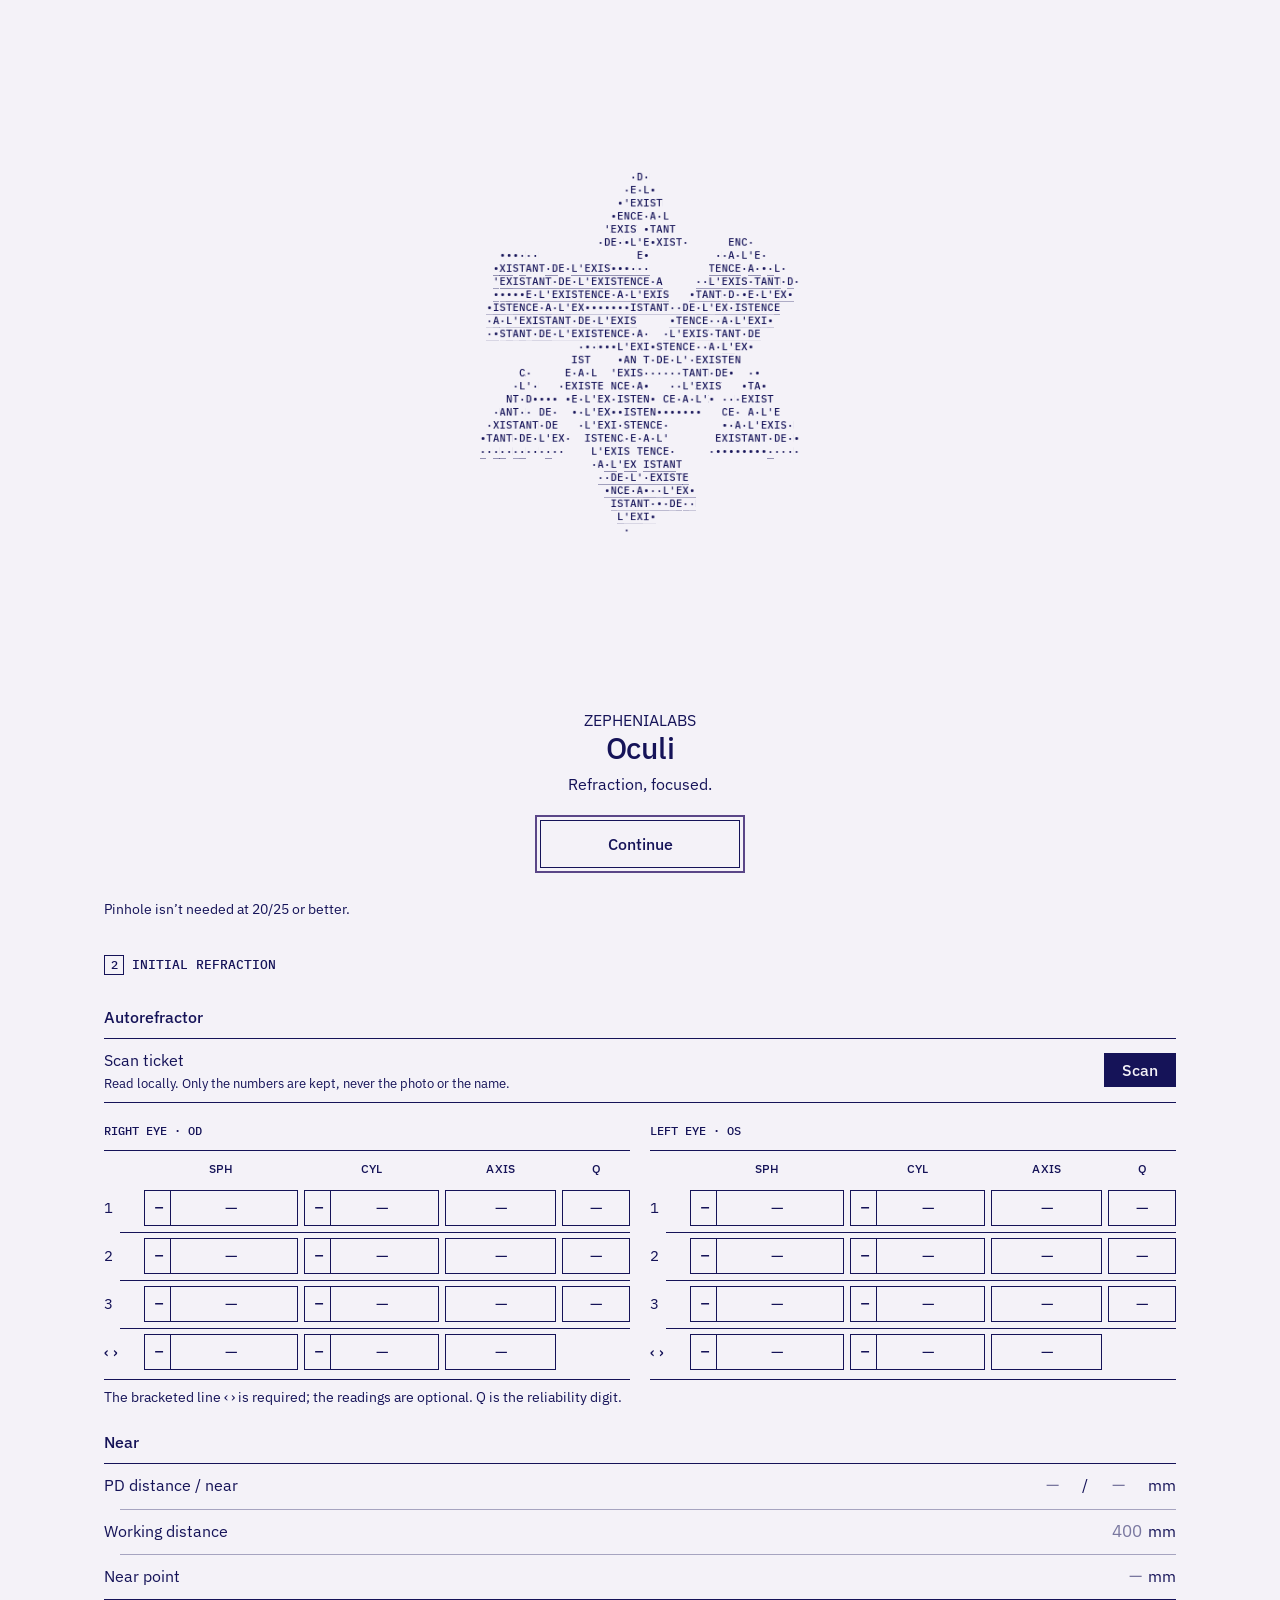
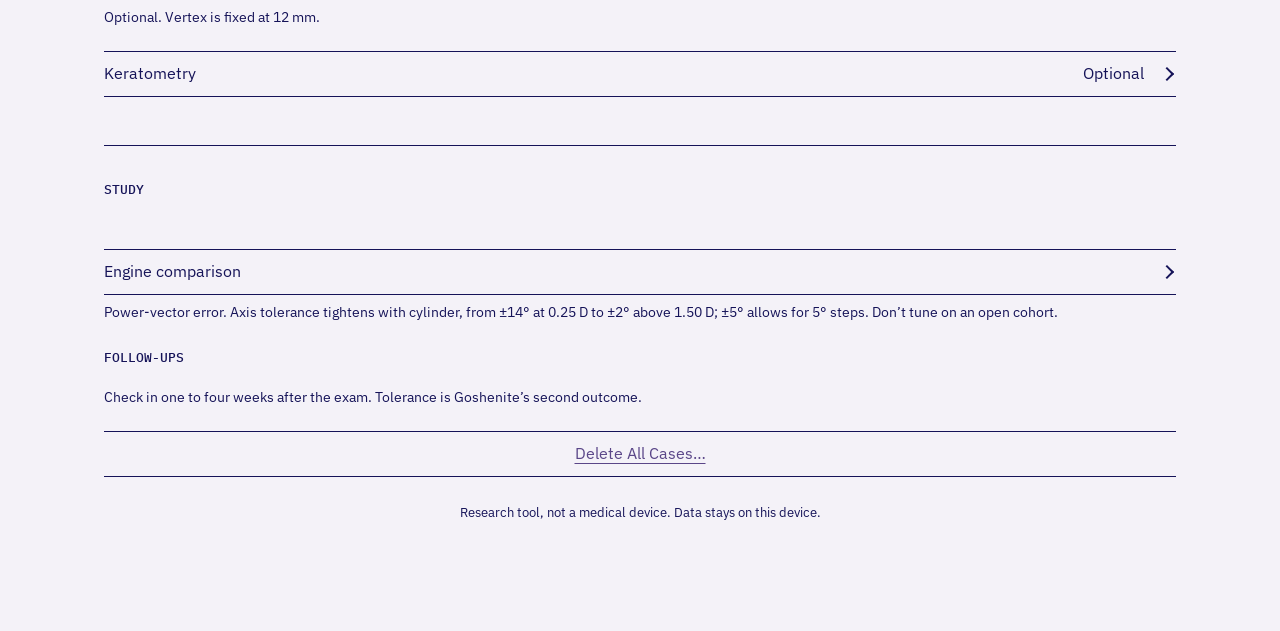
==== commit 9a4ed96c: "Use the photo for every distance view, Genius included The renderer loads the photo itself for any d" ====
--- a/index.html
+++ b/index.html
@@ -479,8 +479,8 @@
           </div>
         </div>
         <div class="row">
-          <span class="row-label">Chart</span>
-          <div class="segmented" id="geniusCompareScene" data-value="distance" role="radiogroup" aria-label="Chart distance">
+          <span class="row-label">View</span>
+          <div class="segmented" id="geniusCompareScene" data-value="distance" role="radiogroup" aria-label="Viewing distance">
             <button type="button" data-value="distance" role="radio" aria-checked="true">Distance</button>
             <button type="button" data-value="near" role="radio">Near</button>
           </div>
@@ -493,7 +493,7 @@
           <figcaption><strong>Current vision</strong><span id="geniusCompareCurrentNote"></span></figcaption>
         </figure>
         <figure>
-          <canvas id="geniusCompareTrue" width="280" height="360" role="img" aria-label="Chart as seen with full correction"></canvas>
+          <canvas id="geniusCompareTrue" width="280" height="360" role="img" aria-label="Scene as seen with full correction"></canvas>
           <figcaption><strong>True vision</strong><span id="geniusCompareTrueNote"></span></figcaption>
         </figure>
       </div>
@@ -722,7 +722,7 @@
           </div>
         </div>
         <div class="row"><span class="row-label">View</span>
-          <div class="segmented" id="tvScene" data-value="distance" role="radiogroup" aria-label="Chart distance">
+          <div class="segmented" id="tvScene" data-value="distance" role="radiogroup" aria-label="Viewing distance">
             <button type="button" data-value="distance" role="radio" aria-checked="true">Distance</button>
             <button type="button" data-value="near" role="radio">Near</button>
           </div>
